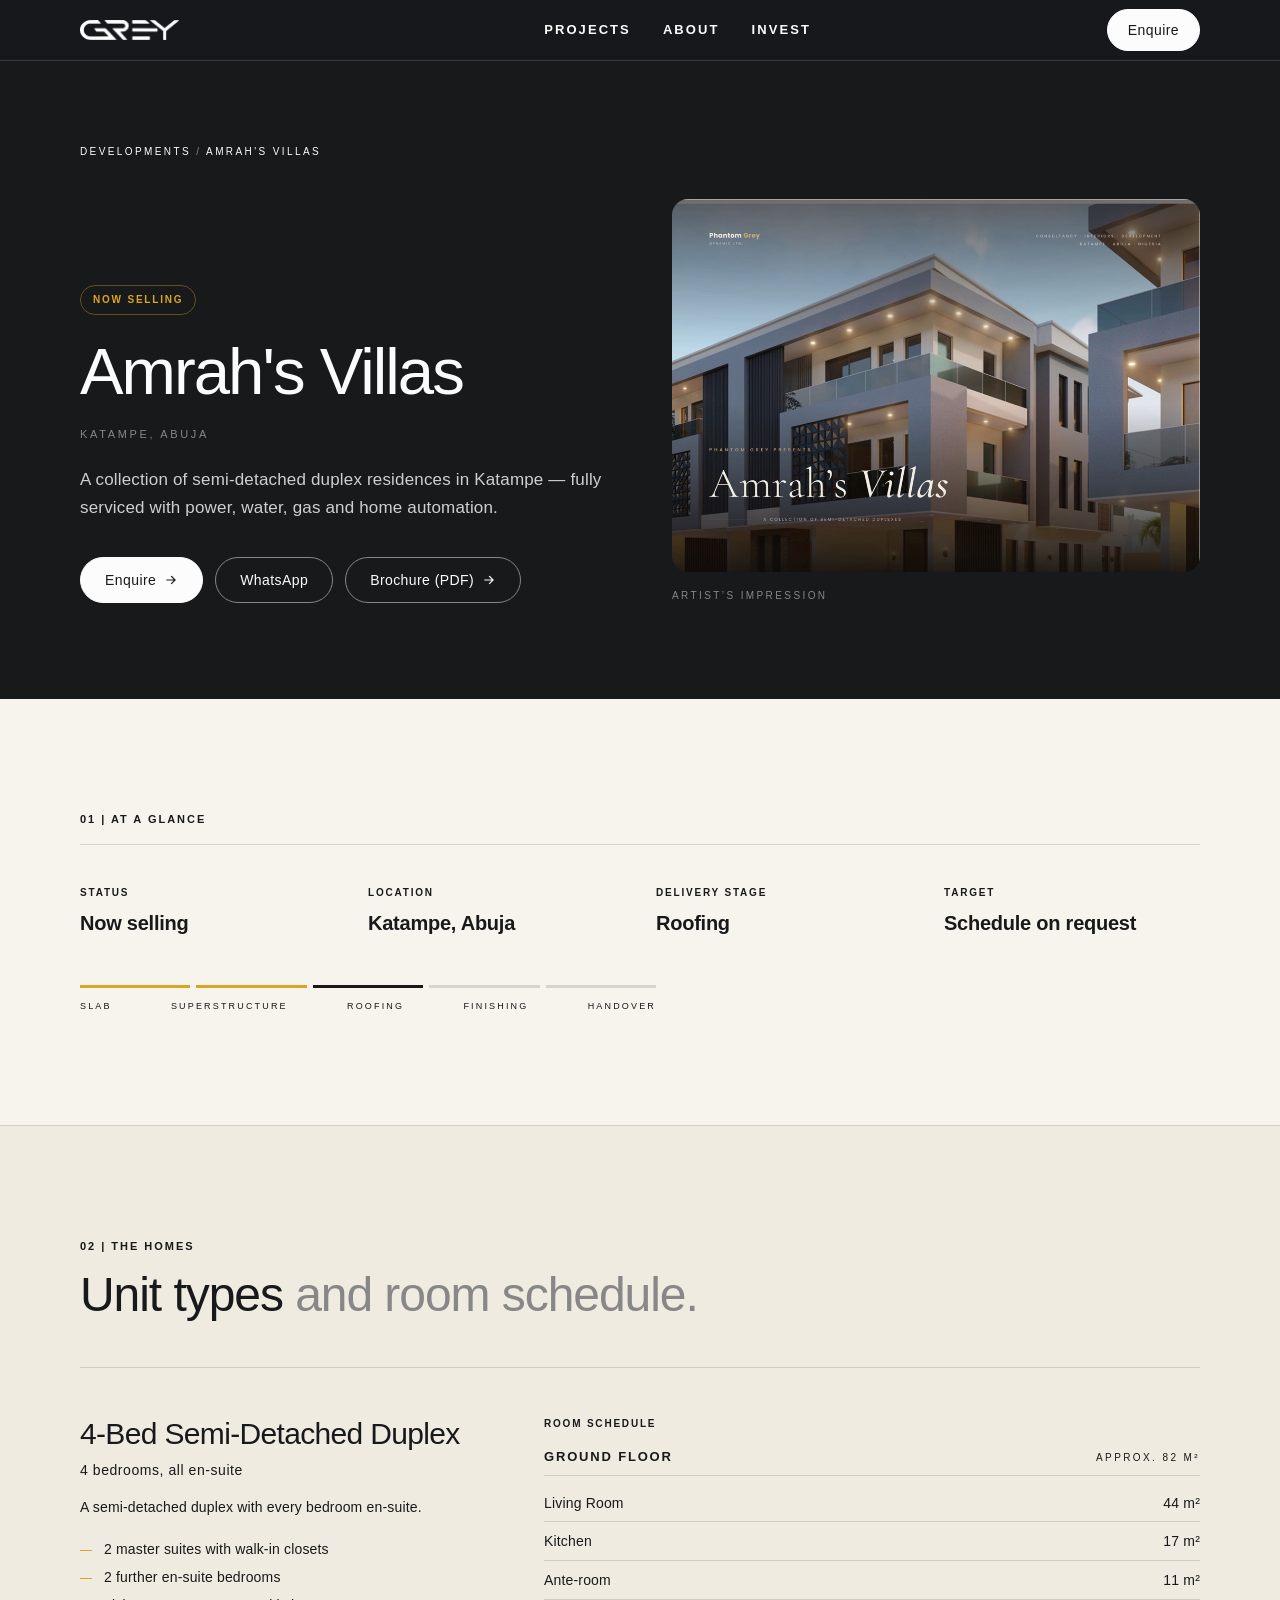
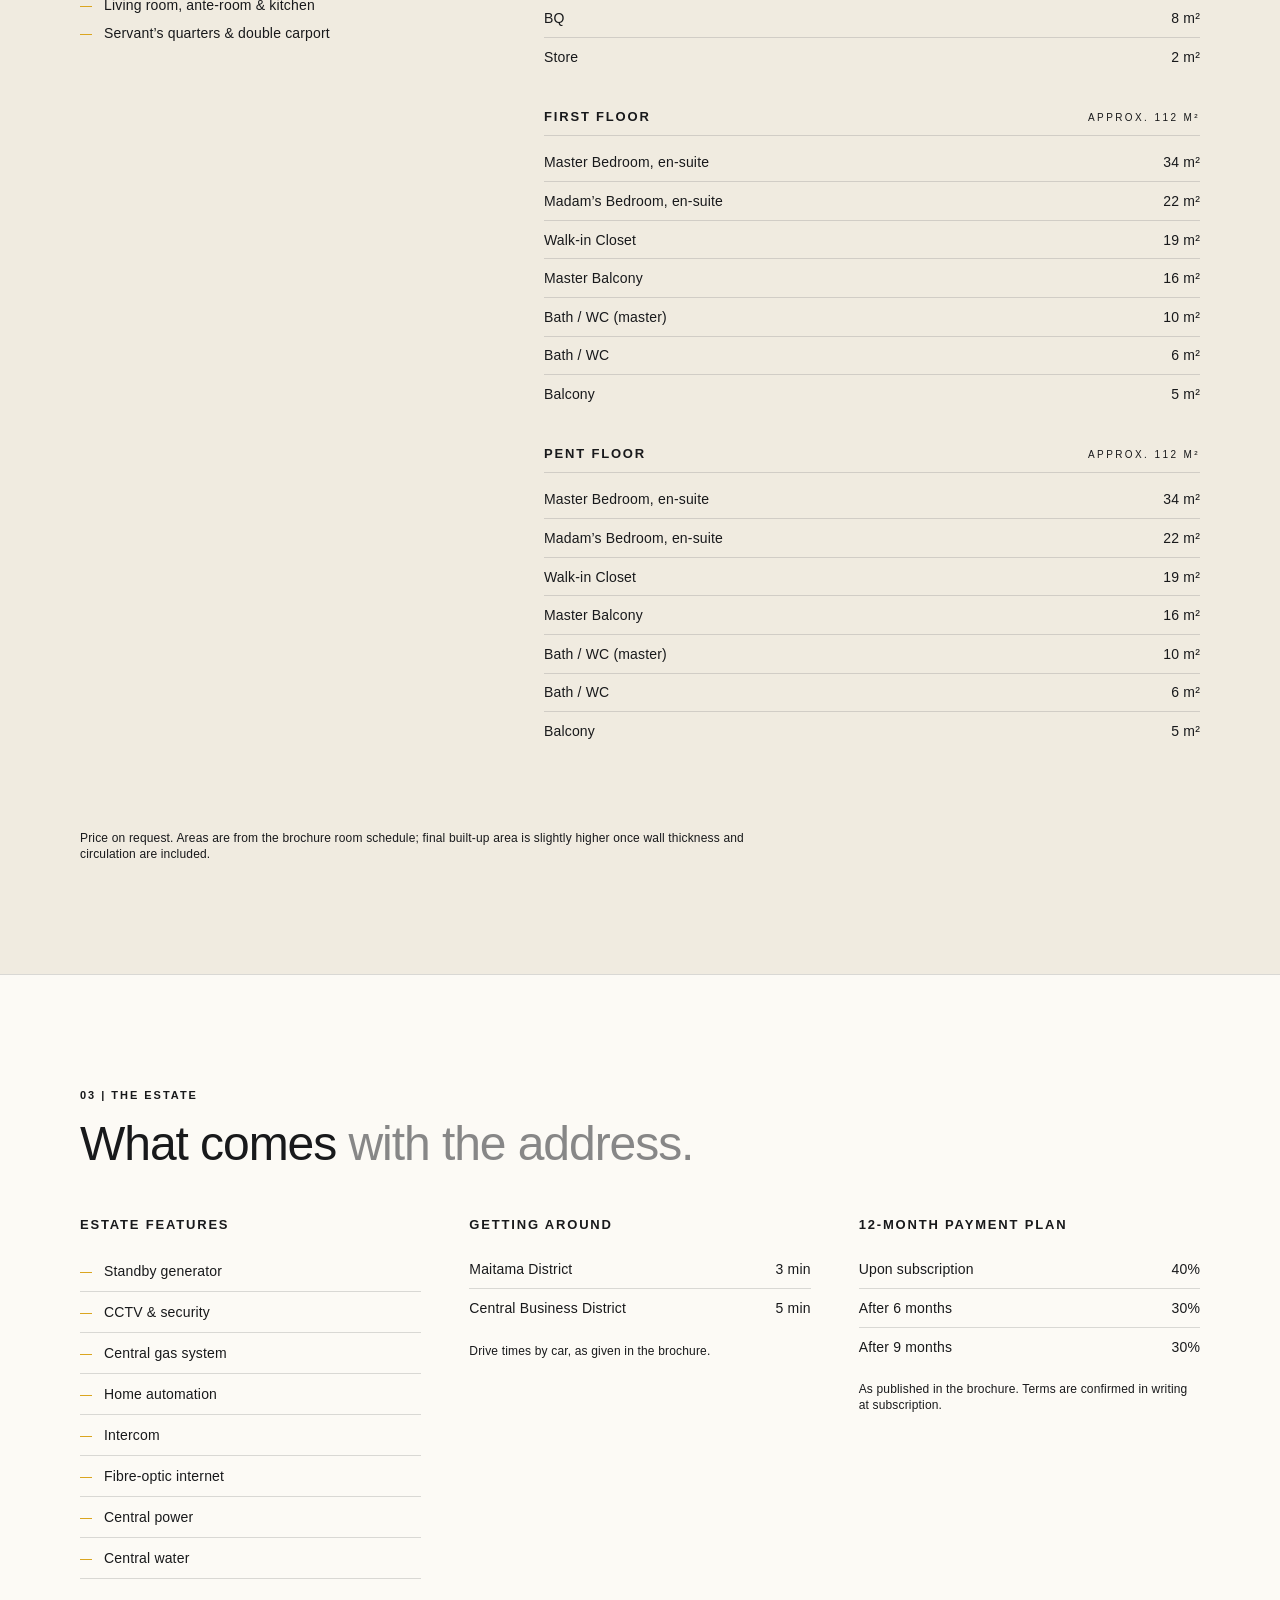
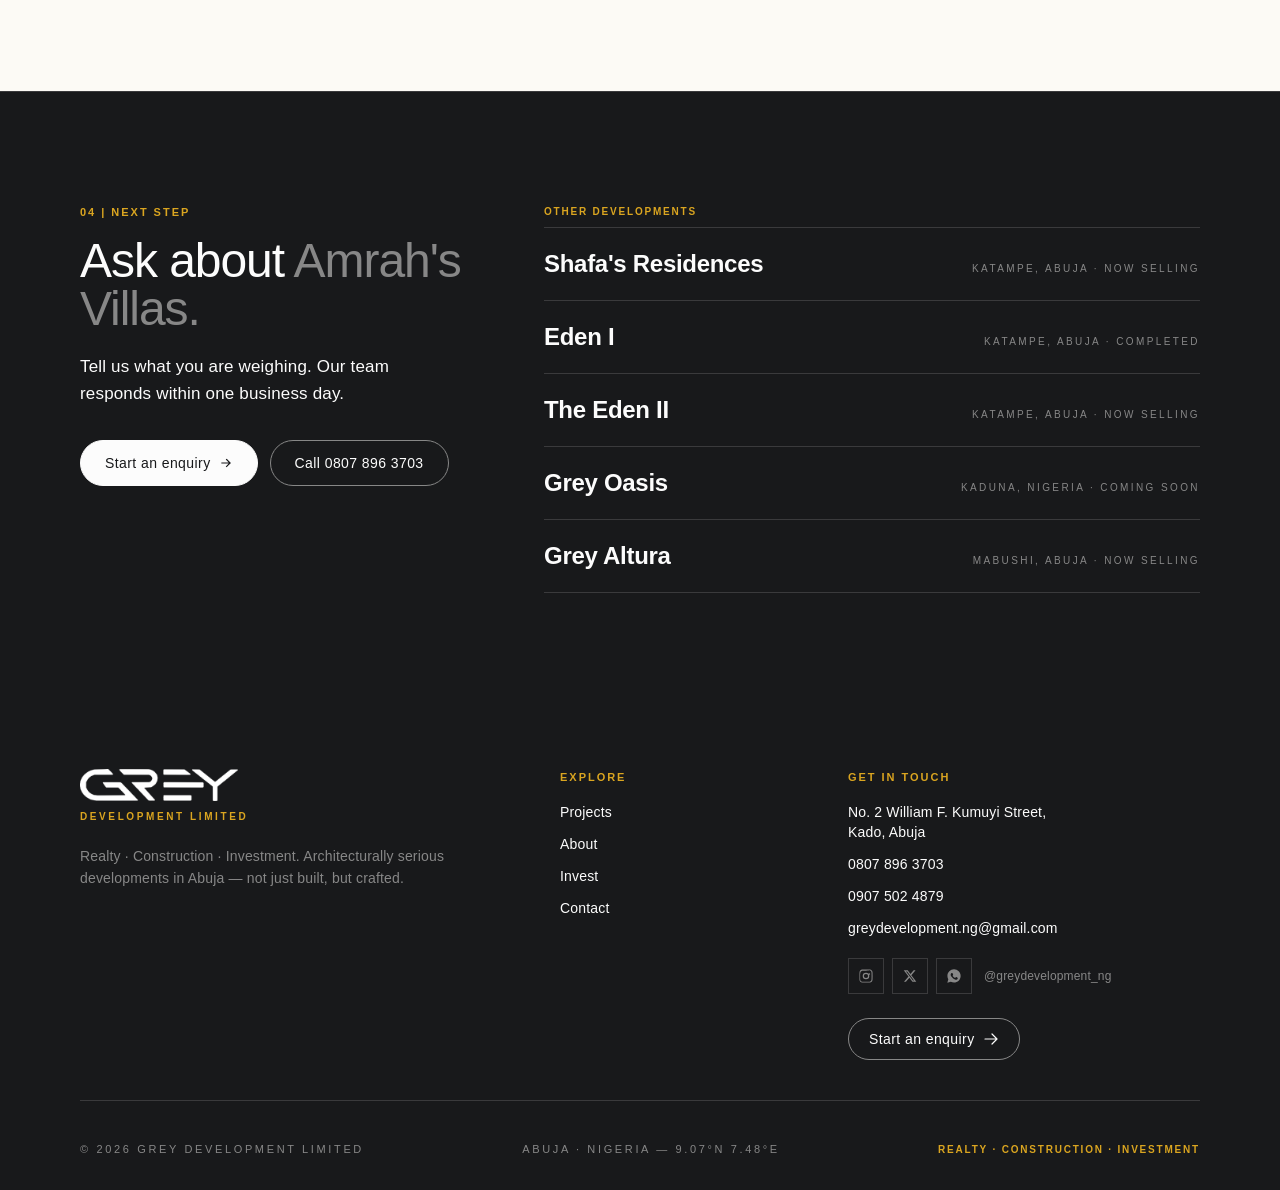
==== developments/amrahs-villas/index.html @ d709fc19 "Add a page per development, generated from the home page Each development now has its own URL at dev" ====
<!DOCTYPE html>
<html lang="en" class="scroll-smooth">
<head>
  <!-- GENERATED by build_pages.py from index.html - edit that, then run ./build.sh -->
  <meta charset="UTF-8" />
  <meta name="viewport" content="width=device-width, initial-scale=1.0" />
  <title>Amrah&#x27;s Villas — Katampe, Abuja | GREY Development Limited</title>
  <meta name="description" content="A collection of semi-detached duplex residences in Katampe — fully serviced with power, water, gas and home automation." />
  <meta property="og:title" content="Amrah&#x27;s Villas — Katampe, Abuja" />
  <meta property="og:description" content="A collection of semi-detached duplex residences in Katampe — fully serviced with power, water, gas and home automation." />
  <meta property="og:image" content="https://greydevelopmentng.com/assets/projects/amrahs-villas-cover.jpg" />
  <meta property="og:url" content="https://greydevelopmentng.com/developments/amrahs-villas/" />
  <meta property="og:type" content="website" />
  <meta property="og:site_name" content="GREY Development Limited" />
  <meta name="twitter:card" content="summary_large_image" />
  <meta name="theme-color" content="#18191B" />
  <link rel="canonical" href="https://greydevelopmentng.com/developments/amrahs-villas/" />
  <script type="application/ld+json">
{
  "@context": "https://schema.org",
  "@graph": [
    {
      "@type": "WebPage",
      "@id": "https://greydevelopmentng.com/developments/amrahs-villas/",
      "url": "https://greydevelopmentng.com/developments/amrahs-villas/",
      "name": "Amrah's Villas — Katampe, Abuja | GREY Development Limited",
      "description": "A collection of semi-detached duplex residences in Katampe — fully serviced with power, water, gas and home automation.",
      "primaryImageOfPage": "https://greydevelopmentng.com/assets/projects/amrahs-villas-cover.jpg",
      "isPartOf": {
        "@id": "https://greydevelopmentng.com/#org"
      }
    },
    {
      "@type": "BreadcrumbList",
      "itemListElement": [
        {
          "@type": "ListItem",
          "position": 1,
          "name": "Home",
          "item": "https://greydevelopmentng.com/"
        },
        {
          "@type": "ListItem",
          "position": 2,
          "name": "Developments",
          "item": "https://greydevelopmentng.com/#projects"
        },
        {
          "@type": "ListItem",
          "position": 3,
          "name": "Amrah's Villas",
          "item": "https://greydevelopmentng.com/developments/amrahs-villas/"
        }
      ]
    }
  ]
}
  </script>
  <link rel="icon" href="data:image/svg+xml,%3Csvg%20xmlns='http://www.w3.org/2000/svg'%20viewBox='0%200%2032%2032'%3E%3Crect%20width='32'%20height='32'%20rx='6'%20fill='%2318191B'/%3E%3Ctext%20x='16'%20y='23'%20font-family='Century%20Gothic,Arial,sans-serif'%20font-size='21'%20font-weight='800'%20fill='%23DAA520'%20text-anchor='middle'%3EG%3C/text%3E%3C/svg%3E" />
  <script>document.documentElement.classList.add('js');</script>
  <style>
    /* ============================================================
       GREY — Brand Identity Guidelines, Volume One, Issue 2.0
       §03 Colour · §04 Typography · §10 Digital · §12 The Seven Tests

       FOUR COLOURS, and nothing else is used:
         Charcoal #18191B 60%  — the ground of the identity; never a flat black
         Grey     #878787 25%  — captions, labels, hairlines, icons, data series
         Off White #FCFCFC 10% — type on Charcoal; paper ground
         Gold     #DAA520  5%  — one rule, one word, one action. NEVER EXCEEDS 5%.
       Authorised tints: Gold 60 / 30 / 15 and Grey 30. No others.
       Gold lives on Charcoal (7.9:1). On light grounds it appears only as a rule,
       edge or foil — never as text (2.2:1). Radius 0 everywhere. No shadows.

       RECORDED DEVIATIONS (owner-directed, not manual-sanctioned):
         1. Ground. §03 makes Charcoal the ground of every primary application.
            This site is a hybrid: Charcoal carries the header, hero, pull-quote,
            portfolio, investment data, CTA and footer; a warm light ground carries
            the reading sections. Proportion is held at roughly 60/25/10/5.
         2. Light ground tone. The warm cream below is not Off White #FCFCFC.
         3. Type sizes. §04 sets H3 at 20/26; card labels here run smaller to fit
            the grid. Faces, weights, caps and tracking follow §04 exactly.
       ============================================================ */
    :root {
      color-scheme: light;
      /* The four */
      --charcoal:#18191B; --grey:#878787; --offwhite:#FCFCFC; --gold:#DAA520;
      /* Authorised tints */
      --gold-60:rgba(218,165,32,.60); --gold-30:rgba(218,165,32,.30); --gold-15:rgba(218,165,32,.15);
      --grey-30:rgba(135,135,135,.30);
      /* Warm light ground (deviation 2) */
      --ground:#F7F4ED; --ground-2:#F0EBE0; --panel-bg:#FCFAF5;
      /* Legacy aliases — every one resolves to a colour above */
      --void:#18191B;
      --void-72:#18191B; --void-64:#18191B; --void-40:#878787; --void-14:rgba(135,135,135,.30);
      --gold-soft:#DAA520; --gold-deep:#18191B;
      --ow-80:rgba(252,252,252,.80); --ow-64:#878787; --ow-14:rgba(135,135,135,.30);
      /* Radius — DEVIATION from §10 ("Radius 0 px, no rounded corners anywhere"),
         adopted at the owner's direction to match the SOLEN reference. */
      --r-card:14px; --r-img:16px; --r-pill:999px; --r-chip:10px;
      /* §10 — 8px base spacing scale */
      --s1:8px; --s2:16px; --s3:24px; --s4:40px; --s5:64px; --s6:104px;
    }
    html, body { background-color: var(--ground); }
    /* §10 — Body: Glacial 17px / 1.65, 620px measure */
    body { font-family:'Century Gothic','URW Gothic','Avant Garde','Avenir Next','Avenir','Segoe UI',Arial,sans-serif;
           color: var(--charcoal); -webkit-font-smoothing: antialiased;
           font-size:17px; line-height:1.65; letter-spacing:.01em; font-weight:400; }
    /* §04/§10 — measure: body never exceeds 68 characters (620px at 17px).
       Applied through the layout's own max-w utilities, not a blanket rule on <p>,
       which would re-anchor centred paragraphs to the left of their 68ch box. */

    ::selection { background: var(--gold); color: var(--void); }

    ::-webkit-scrollbar { width:8px; }
    ::-webkit-scrollbar-track { background: var(--ground); }
    ::-webkit-scrollbar-thumb { background: var(--void-14); border-radius:99px; border:2px solid var(--ground); }
    ::-webkit-scrollbar-thumb:hover { background: var(--gold); }

    /* Focus — 2px ring: Void on Off White, gold on Void (§10) */
    a:focus-visible, button:focus-visible, input:focus-visible,
    select:focus-visible, textarea:focus-visible {
      outline:2px solid var(--gold); outline-offset:2px; border-radius:0;
      /* Gold is 2.2:1 on the light ground, below WCAG 1.4.11's 3:1 for a UI
         boundary, so a 1px Charcoal edge carries the contrast the gold cannot.
         The gold ring itself is never removed. */
      box-shadow:0 0 0 1px var(--charcoal), 0 0 0 4px var(--charcoal);
    }
    .on-void a:focus-visible, .on-void button:focus-visible,
    #siteHeader a:focus-visible, #siteHeader button:focus-visible {
      outline-color: var(--gold); box-shadow:none;  /* 7.9:1 unaided on Charcoal */
    }

    /* ---- Type (§04) ----
       Anton -> Century Gothic for display (owner-directed; see deviation 8).
       One weight; hierarchy comes from size and space, not boldness.
       Glacial -> Century Gothic for everything else.
       Tracking increases as size decreases — never the reverse. */
    /* DEVIATION from §04 ("always uppercase"): display is set in sentence case to
       match the SOLEN reference. Face, single weight and the size-driven hierarchy
       all still follow §04. */
    .display { font-family:'Century Gothic','URW Gothic','Avant Garde','Avenir Next','Avenir','Segoe UI',Arial,sans-serif; font-weight:500;
               text-transform:none; letter-spacing:-.022em; line-height:1.08;
               color: var(--charcoal); }
    .display--hero { font-weight:500; letter-spacing:-.03em; line-height:1.02;
      /* Fluid, so the headline never jumps size at a breakpoint. The stepped
         text-[2.65rem] sm:text-7xl went 42px -> 72px at 640px, which wrapped to four
         cramped lines on tablets and large phones in landscape. Tracks ~40px at 375px
         up to the 88px display size at 1440px and holds there. */
      font-size: clamp(2rem, 1.2rem + 3.6vw, 4.25rem); }
    /* Short viewports — landscape phones and the 568px-tall iPhone SE. The hero has to
       seat a fixed 80px header, a two-line headline, a sub-line and the search bar in
       under 300px of usable height, so the type and the gaps step down. Without this the
       search bar falls below the fold and the section overflows by 30-60px. */
    @media (max-height: 620px) {
      #home { padding-top: 5rem; }
      #home .display--hero { font-size: clamp(1.75rem, 1rem + 3vw, 2.75rem); line-height: 1.06; }
      #home .hero-body { padding-top: .5rem; padding-bottom: .5rem; }
      #home h2 + p { margin-top: .6rem; font-size: .8125rem; line-height: 1.5; }
      #heroSearch { margin-top: 1rem; }
    }
    /* Two-tone headline — the de-emphasised half takes Grey. On Charcoal that is
       4.9:1; on the cream ground Grey only clears 3:1, so it is used there at 24px+
       only, which every .display size satisfies. */
    .dim { color: var(--grey); }
    /* H2 32/36 +0.03em; H1 48/50 +0.02em; Display 72/72 +0.01em */
    .display.text-xl, .display.text-lg { font-weight:600; letter-spacing:-.012em; }
    /* Caption — Glacial Bold, caps, 11/17 +0.18em. Charcoal on light; Gold on Charcoal. */
    .eyebrow { font-weight:700; font-size:11px; line-height:1.55; letter-spacing:.18em;
               text-transform:uppercase; color: var(--charcoal); }
    .on-void .eyebrow, #siteHeader .eyebrow { color: var(--gold); }
    /* Micro — Glacial Bold, caps, 9/14 +0.24em.
       §04: never letterspace lowercase body text, so the micro tracking is applied
       only where the text is actually set in capitals. */
    .mono { letter-spacing:.04em; font-variant-numeric: tabular-nums; }
    .mono.uppercase, .mono.tracking-wide, .mono.tracking-wider, .eyebrow.mono { letter-spacing:.24em; }
    .tnum { font-variant-numeric: tabular-nums; }
    /* Tagline — Glacial Italic in Gold, 24/30, tracking 0. One per composition,
       and only on Charcoal, where Gold is legal as type. */
    .quote { font-family:'Century Gothic','URW Gothic','Avenir Next','Avenir','Segoe UI',Arial,sans-serif; font-style: italic;
             font-weight:400; letter-spacing:0; line-height:1.25; }
    .on-void .quote { color: var(--gold); }
    /* Statement — Glacial, for sentences past Anton's 8-word cap. */
    .statement { font-weight:400; font-size:clamp(1.25rem,2.2vw,1.75rem); line-height:1.42;
                 letter-spacing:.01em; color: var(--charcoal); }
    .on-void .statement { color: var(--offwhite); }
    /* H3 — Glacial Bold, caps, +0.14em (size reduced from §04's 20/26 to fit the grid) */
    .h3 { font-weight:600; font-size:13px; line-height:1.45; letter-spacing:.14em;
          text-transform:uppercase; color: var(--charcoal); }
    .on-void .h3 { color: var(--offwhite); }
    /* Two-tone headline (SOLEN reference): the second clause drops to Grey.
       Every .display size is 30px+, so Grey's 3.4:1 on cream clears the 3:1
       large-text threshold; on Charcoal it is 4.9:1. */
    .gradword, .text-bronze-grad { color: var(--grey); -webkit-text-fill-color: var(--grey); }
    .accent-gold { color: var(--gold); }

    /* ---- Void bands (header, pull-quote, footer) ---- */
    .on-void { background: var(--void); }
    .on-void .display, .on-void .text-porcelain { color: var(--offwhite); }
    .on-void .text-body { color: var(--offwhite); }
    .on-void .text-muted, .on-void .text-slate, .on-void .text-stone { color: var(--ow-64); }
    .on-void .border-line, .on-void .border-t, .on-void .border-b { border-color: var(--ow-14); }
    .on-void .bg-line, .on-void .h-px { background-color: var(--ow-14); }
    .text-goldsoft { color: var(--gold-soft); }
    /* Mobile menu sits inside the Void header */
    #mobileMenu { background: rgba(24,25,27,.97); border-top-color: var(--ow-14); }
    #mobileMenu a:not(.btn) { color: var(--grey); }
    #mobileMenu a:not(.btn):hover { color: var(--offwhite); }
    #mobileMenu .border-line { border-color: var(--ow-14); }


    /* Rounded geometry (SOLEN reference) */
    .zoomable, .zoomable img, .r-img { border-radius: var(--r-img); overflow:hidden; }
    #projectGrid article, #projects article, .glass, .glass-strong,
    .modal-panel, .fab-item, .hero-card { border-radius: var(--r-card); }
    .utab, .filter-chip { border-radius: var(--r-pill); }

    /* ---- Components on a Charcoal ground (§10: Charcoal panels, hairline Grey
       borders; Gold marks the one figure the user came for, everything else Grey) ---- */
    .on-void .bg-panel, .on-void .bg-ink, .on-void .bg-ink2 { background: transparent; }
    .on-void .utab { color: var(--grey); border-color: var(--grey-30); }
    .on-void .utab:hover { color: var(--offwhite); border-color: var(--grey); }
    .on-void .utab[aria-selected="true"] { color: var(--charcoal); background: var(--offwhite); border-color: var(--offwhite); }
    .on-void .filter-chip { color: var(--grey); border-color: var(--grey-30); }
    .on-void .filter-chip:hover { color: var(--offwhite); border-color: var(--grey); }
    .on-void .filter-chip[aria-pressed="true"] { color: var(--charcoal); background: var(--offwhite); border-color: var(--offwhite); }
    .on-void .uspec { border-bottom-color: var(--grey-30); }
    .on-void .uspec dt { color: var(--grey); }
    .on-void .uspec dd { color: var(--offwhite); }
    .on-void .dd { border-bottom-color: var(--grey-30); }
    .on-void .dd-ico { color: var(--grey); }
    .on-void .btn-primary { background: var(--offwhite); color: var(--charcoal); border-color: var(--offwhite); }
    .on-void .btn-primary:hover { background:#E3E3E3; border-color:#E3E3E3; }
    .on-void .btn-secondary { color: var(--offwhite); border-color: var(--grey); background: transparent; }
    .on-void .btn-secondary:hover { background: var(--gold-15); color: var(--offwhite); border-color: var(--gold); }
    .on-void .measure { background: var(--grey); }
    .on-void .group:hover .measure { background: var(--gold); }
    .on-void a:not(.btn):not([aria-label]) { color: var(--offwhite); }

    /* ---- Buttons (§10): square, no radius, GOLD NEVER FILLS ---- */
    .btn { border-radius:0; font-weight:500; letter-spacing:.03em; cursor:pointer;
           transition: background-color 240ms cubic-bezier(.4,0,.2,1), color 240ms cubic-bezier(.4,0,.2,1),
                       border-color 240ms cubic-bezier(.4,0,.2,1), opacity 240ms ease; }
    .btn-primary   { background: var(--void); color: var(--offwhite); border:1px solid var(--void); }
    .btn-primary:hover  { background:#26272A; border-color:#26272A; }
    .btn-primary:active { background:#34363A; border-color:#34363A; }
    .btn-secondary { background: transparent; color: var(--gold-deep); border:1px solid var(--gold-deep); }
    .btn-secondary:hover { background: var(--gold-15); color: var(--gold-deep); border-color: var(--gold-deep); }
    /* On Void grounds (hero over photography, footer) */
    /* Primary CTA on the Charcoal bands. Off White fill, Charcoal type — 17.1:1,
       the loudest pairing in the palette.
       It is NOT gold: a filled gold button is 13.7% of a short band at 375px, and
       §03's 5% ceiling is "the single most important colour rule". Gold stays the
       accent — the eyebrow, the active-nav underline, the rules, the one figure. */
    .btn-invert    { background: var(--offwhite); color: var(--charcoal); border:1px solid var(--offwhite); }
    .btn-invert:hover { background:#E3E3E3; border-color:#E3E3E3; }
    .btn-invert:active { background:#CFCFCF; border-color:#CFCFCF; }
    .btn-invert-secondary { background: transparent; color: var(--offwhite); border:1px solid var(--grey); }
    .btn-invert-secondary:hover { border-color: var(--gold); color: var(--gold); }
    /* Pill geometry (SOLEN reference) — overrides the square .btn above. */
    .btn { border-radius: var(--r-pill); }
    .btn-pill-sm { padding:.55rem 1.1rem; font-size:.8rem; }
    .circ { width:2.5rem; height:2.5rem; border-radius:50%; display:grid; place-items:center;
            border:1px solid var(--grey); background:transparent; color:inherit; cursor:pointer;
            transition: border-color .16s ease, color .16s ease, background-color .16s ease; }
    .circ:hover { border-color: var(--gold); color: var(--gold); }
    .btn[disabled] { opacity:.6; cursor:wait; }

    /* Hero nav reveal — over the hero the bar carries only the wordmark and the
       menu button; the links, the Enquire pill and the Charcoal ground fade in
       after 80px of scroll (§10). */
    #siteHeader:not(.scrolled) .nav-reveal { opacity:0; pointer-events:none; transform: translateY(-8px); }
    .nav-reveal { transition: opacity .32s ease, transform .32s cubic-bezier(.4,0,.2,1); }
    /* The links are hidden over the hero, so the menu button has to be reachable at
       every width there — otherwise the desktop hero offers no navigation at all. */
    @media (min-width:1024px){
      #siteHeader:not(.scrolled) #menuBtn { display:inline-flex; }
      #mobileMenu:not(.hidden) { display:block; }
    }

    /* Scroll cue — a hairline rule and a word, as in the reference */
    .scrollcue { display:flex; flex-direction:column; align-items:center; gap:.65rem; }
    .scrollcue .rule { width:1px; height:40px; background: linear-gradient(to bottom, transparent, var(--offwhite)); }

    /* Header — Void bar; compacts after 80px (§10 motion: fade + 8px slide) */
    .t-std { transition: all 240ms cubic-bezier(.4,0,.2,1); }
    .t-micro { transition: all 160ms cubic-bezier(.4,0,.2,1); }
    #siteHeader .eyebrow { color: var(--gold-soft); }
    /* Off White, not Grey: the bar is 92% opaque, so Grey composites to 3.97:1 at
       13px — under 4.5:1. The active item is distinguished by §10's gold underline
       rather than by colour. */
    #siteHeader nav ul a { color: var(--offwhite); }
    #siteHeader nav ul a:hover { color: var(--gold); }
    #siteHeader nav ul a.nav-active { color: var(--offwhite); }
    #siteHeader #menuBtn { color: var(--offwhite); border-color: rgba(252,252,252,.22); }
    #siteHeader.scrolled { background: rgba(24,25,27,.74); backdrop-filter: blur(22px) saturate(1.5);
                           -webkit-backdrop-filter: blur(22px) saturate(1.5); border-bottom:1px solid var(--ow-14); }
    .nav-active { color: var(--offwhite); position: relative; }
    .nav-active::after { content:""; position:absolute; left:0; right:0; bottom:-6px; height:1px; background: var(--gold); }
    .navbar-inner { transition: height .3s cubic-bezier(.4,0,.2,1); }
    #siteHeader.scrolled .navbar-inner { height: 3.75rem; }
    .nav-logo { transition: height .25s ease; }
    #siteHeader.scrolled .nav-logo { height: 1.25rem; }
    .nav-desc { max-height:1rem; overflow:hidden; transition: opacity .2s ease, max-height .3s ease, margin-top .3s ease; }
    #siteHeader.scrolled .nav-desc { opacity:0; max-height:0; margin-top:0; }

    /* Hairline rule that extends on hover — structural, not decorative */
    .measure { height:1px; width:2rem; background: var(--void-40);
               transition: width .4s cubic-bezier(.4,0,.2,1), background-color .4s ease; }
    .group:hover .measure { width:3.5rem; background: var(--gold); }

    /* Panels — 1px hairline only, no fills or shadows */
    .glass { background: transparent; border:1px solid var(--void-14); }
    .glass-strong { background: var(--panel-bg); border:1px solid var(--void-14); }
    .on-void .glass, .on-void .glass-strong { background: transparent; border-color: var(--ow-14); }
    .rule-gold { height:1px; background: var(--gold); }

    /* Hero — photography with a graded panel so type clears 4.5:1 */
    .hero-img { object-fit: cover; object-position: center; }
    @media (max-width:640px){ .hero-img { object-fit: contain; } }
    .hero-scrim-b { background: linear-gradient(to top, rgba(24,25,27,.92) 0%, rgba(24,25,27,.80) 22%, rgba(24,25,27,.52) 45%, rgba(24,25,27,.18) 68%, rgba(24,25,27,0) 88%); }
    /* The headline and sub-line now sit top-left, so the left scrim carries most of
       the legibility budget. Off White needs ~0.68 coverage to hold 4.5:1 over a
       worst-case white pixel, and ~0.50 to hold 3:1 at display sizes. */
    .hero-scrim-l { background: linear-gradient(to right, rgba(24,25,27,.34) 0%, rgba(24,25,27,.20) 38%, rgba(24,25,27,.06) 70%, rgba(24,25,27,0) 88%); }
    .hero-scrim-t { background: linear-gradient(to bottom, rgba(24,25,27,.50) 0%, rgba(24,25,27,.16) 60%, rgba(24,25,27,0) 100%); }
    /* Bottom-left corner only: carries the sub-line and the search bar, which sit over
       the brightest part of the lower frame - the search label holds 4.54:1 against a
       4.5:1 floor on this gradient, so it cannot be weakened. It also dims the estate
       signage baked into the render, which reads "by Phantom Grey"; that is a side
       effect, not the purpose. Phantom Grey is the parent company and its attribution
       is meant to be there - if it should read in the hero, add a line of text rather
       than thinning this scrim. Tightened once the stat row was removed, so the rest of
       the lower frame opens back up to the photograph. */
    .hero-scrim-corner { background: radial-gradient(85% 30% at 0% 100%, rgba(24,25,27,.55) 0%, rgba(24,25,27,.30) 50%, rgba(24,25,27,0) 100%); }
    @media (max-width:640px){
      .hero-scrim-l { background: linear-gradient(to top, rgba(24,25,27,.93) 0%, rgba(24,25,27,.58) 45%, rgba(24,25,27,.42) 100%); }
    }

    /* Motion — fade + 8px slide only (§10). No scale, bounce or parallax. */
    .zoomable img { transition: opacity 600ms cubic-bezier(.4,0,.2,1), transform 1.2s cubic-bezier(.16,1,.3,1); }
    /* Sleek pass (owner-directed): a slow 4% image drift on hover. DEVIATION from §10's
       "no scale" - it is the one scale on the site, and reduced-motion removes it. */
    .group:hover .zoomable img, .gal:hover img { transform: scale(1.04); }
    .gal { overflow:hidden; border-radius: var(--r-img); }
    .gal img { transition: transform 1.2s cubic-bezier(.16,1,.3,1); }
    @media (prefers-reduced-motion: reduce){ .group:hover .zoomable img, .gal:hover img { transform:none; } }
    @keyframes heroIn { from { opacity:0; transform: translateY(18px); } to { opacity:1; transform:none; } }
    .js .hero-in { opacity:0; animation: heroIn 1.1s cubic-bezier(.16,1,.3,1) both; }

    #projects .zoomable { box-shadow: none; }
    #projects .zoomable::after { content:""; position:absolute; inset:0; z-index:1; pointer-events:none;
      background: linear-gradient(to top, rgba(24,25,27,.52) 0%, rgba(24,25,27,.10) 42%, rgba(24,25,27,0) 66%);
      transition: opacity .4s ease; }
    #projects .zoomable > span { z-index:2; }
    #projects article { transition: border-color .4s ease, transform .7s cubic-bezier(.16,1,.3,1), opacity .9s cubic-bezier(.16,1,.3,1); }
    /* Subtle: the hairline warms to a soft antique gold rather than flashing to full
       Metallic, and the lift is halved. */
    #projects article:hover { border-color: var(--gold-60); transform: translateY(-2px); }
    @media (prefers-reduced-motion: reduce){ #projects article:hover { transform:none; } }

    /* Reveal */
    .js .reveal { opacity:0; transform: translateY(18px); transition: opacity .9s cubic-bezier(.16,1,.3,1), transform .9s cubic-bezier(.16,1,.3,1); }
    .js .reveal.is-visible { opacity:1; transform:none; }
    .reveal[data-delay="1"]{ transition-delay:.1s; }
    .reveal[data-delay="2"]{ transition-delay:.2s; }
    .reveal[data-delay="3"]{ transition-delay:.3s; }

    /* Delivery timeline — gold marks progress as a rule, not a fill */
    .tl-seg { height:3px; flex:1 1 0; background: var(--void-14); transition: background-color .5s ease; }
    .tl-seg.is-done { background: var(--gold); }
    .tl-seg.is-active { background: var(--void); }
    .on-void .tl-seg { background: var(--ow-14); }
    .on-void .tl-seg.is-active { background: var(--offwhite); }

    /* Content links: text keeps full contrast on hover; a 1px gold rule grows underneath.
       (Gold is permitted on Off White as a rule, never as text.) */
    #contact a:not(.btn):not([aria-label]), footer a:not(.btn):not([aria-label]),
    .proj-empty a {
      background-image: linear-gradient(var(--gold), var(--gold));
      background-repeat: no-repeat; background-position: 0 100%; background-size: 0 1px;
      transition: background-size .24s cubic-bezier(.4,0,.2,1), color .16s ease;
      padding-bottom: 1px;
    }
    #contact a:not(.btn):not([aria-label]):hover, footer a:not(.btn):not([aria-label]):hover,
    .proj-empty a:hover { background-size: 100% 1px; }
    @media (prefers-reduced-motion: reduce){
      #contact a, footer a, .proj-empty a { transition: none; }
    }

    /* ---- Interactive delivery-model flow (§05 icons: 48-unit grid, 2-unit line, square ends;
       gold marks the ACTIVE icon only) ---- */
    .pflow { list-style:none; margin:0; padding:0; display:grid; gap:2.5rem; position:relative; }
    @media (min-width:768px){ .pflow { grid-template-columns:repeat(3,1fr); gap:2rem; } }
    .pstep { position:relative; padding-top:1.75rem; outline:none; }
    /* connector rail */
    .pstep::before { content:""; position:absolute; top:0; left:0; right:0; height:1px; background:var(--void-14);
                     transition: background-color .28s ease; }
    .pstep-node { position:absolute; top:-3px; left:0; width:7px; height:7px; background:var(--void-40);
                  transition: background-color .28s ease; }
    .pstep-icon { width:38px; height:38px; color:var(--void-40); flex:none;
                  transition: color .28s ease; }
    .pstep:hover::before, .pstep:focus::before, .pstep:focus-visible::before { background:var(--gold-60); }
    .pstep:hover .pstep-node, .pstep:focus .pstep-node, .pstep:focus-visible .pstep-node { background:var(--gold-deep); }
    .pstep:hover .pstep-icon, .pstep:focus .pstep-icon, .pstep:focus-visible .pstep-icon { color:var(--gold-deep); }
    .pstep:hover .h3, .pstep:focus .h3, .pstep:focus-visible .h3 { color:var(--void); }
    .pstep:focus-visible { outline:2px solid var(--void); outline-offset:8px; }
    .on-void .pstep::before { background:var(--ow-14); }
    .on-void .pstep-icon, .on-void .pstep-node { color:var(--ow-64); background:var(--ow-64); }

    /* ---- Unit explorer: tabs + room schedule ---- */
    .utab { font-weight:500; font-size:12px; letter-spacing:.1em; text-transform:uppercase; cursor:pointer;
      color:var(--void-64); border:1px solid var(--void-14); background:transparent; padding:.5rem .9rem;
      transition:color .16s ease, border-color .16s ease, background-color .16s ease; }
    .utab:hover { color:var(--void); border-color:var(--void-40); }
    .utab[aria-selected="true"] { color:var(--offwhite); background:var(--void); border-color:var(--void); }
    .uspec { display:flex; justify-content:space-between; gap:1rem; padding:.55rem 0; border-bottom:1px solid var(--void-14); }
    .uspec:last-child { border-bottom:0; }
    .uspec dt { color:var(--void-72); }
    .uspec dd { color:var(--void); font-variant-numeric:tabular-nums; white-space:nowrap; }

    /* ---- Due-diligence accordion ---- */
    .dd { border-bottom:1px solid var(--void-14); }
    .dd-head { width:100%; display:flex; align-items:center; justify-content:space-between; gap:1rem;
      padding:1.15rem 0; background:transparent; border:0; cursor:pointer; text-align:left; }
    .dd-ico { width:18px; height:18px; color:var(--void-40); flex:none;
      transition: transform .24s cubic-bezier(.4,0,.2,1), color .24s ease; }
    .dd-head:hover .dd-ico, .dd-head[aria-expanded="true"] .dd-ico { color:var(--gold); }
    .dd-head[aria-expanded="true"] .dd-ico { transform: rotate(45deg); }
    .dd-body { display:grid; grid-template-rows:0fr; transition: grid-template-rows .3s cubic-bezier(.4,0,.2,1); }
    .dd-body > * { overflow:hidden; min-height:0; }
    .dd.is-open .dd-body { grid-template-rows:1fr; }
    .dd.is-open .dd-body > * { padding-bottom:1.35rem; }
    @media (prefers-reduced-motion: reduce){ .dd-body { transition:none; } .dd-ico { transition:none; } }


    /* §10 / WCAG 1.4.11 — a control's boundary needs 3:1. Grey 30 is a decorative
       hairline (dividers, panel edges); every interactive edge takes full Grey,
       which clears 3:1 on the cream ground and 4.9:1 on Charcoal. */
    .utab, .filter-chip, .fab-item,
    input:not([type="checkbox"]):not([type="radio"]), select, textarea {
      border-color: var(--grey) !important;
    }
    .on-void .utab, .on-void .filter-chip { border-color: var(--grey) !important; }
    .utab[aria-selected="true"], .filter-chip[aria-pressed="true"] { border-color: var(--charcoal) !important; }
    .on-void .utab[aria-selected="true"], .on-void .filter-chip[aria-pressed="true"] { border-color: var(--offwhite) !important; }

    /* Portfolio filter chips */
    .filter-chip { font-weight:500; letter-spacing:.14em; text-transform:uppercase; cursor:pointer;
      color: var(--void-64); border:1px solid var(--void-14); background: transparent;
      transition: color .16s ease, border-color .16s ease, background-color .16s ease; }
    .filter-chip:hover { color: var(--void); border-color: var(--void-40); }
    .filter-chip[aria-pressed="true"] { color: var(--offwhite); background: var(--void); border-color: var(--void); }
    #projectGrid article { transition: opacity .28s ease, transform .28s cubic-bezier(.4,0,.2,1), border-color .28s ease; }
    #projectGrid article.filtering-out { opacity:0; transform: translateY(8px); }
    #projectGrid article.is-filtered-hidden { display:none; }
    .proj-empty { display:none; }
    .proj-empty.show { display:block; }

    /* Brochure modal — Off White panel, hairline, no shadow */
    .modal-root { position:fixed; inset:0; z-index:90; display:none; }
    .modal-root.open { display:block; }
    .modal-backdrop { position:absolute; inset:0; background: rgba(24,25,27,.82); opacity:0; transition: opacity .24s ease; }
    .modal-root.open .modal-backdrop { opacity:1; }
    .modal-panel { position:absolute; inset:0; margin:auto; width:min(1000px, calc(100vw - 2rem));
      height:min(88vh, calc(100vh - 2rem)); background: var(--panel-bg); border:1px solid var(--void-14);
      display:flex; flex-direction:column; opacity:0; transform: translateY(8px);
      transition: opacity .28s ease, transform .28s cubic-bezier(.4,0,.2,1); }
    .modal-root.open .modal-panel { opacity:1; transform:none; }
    @media (max-width:640px){ .modal-panel { width:100vw; height:100dvh; border:0; } }

    /* Floating quick-contact widget — Void fill, no shadow */
    #fab { position:fixed; right:1.25rem; bottom:1.25rem; z-index:80; display:flex; flex-direction:column; align-items:flex-end; gap:.6rem; }
    #fabMenu { display:flex; flex-direction:column; align-items:flex-end; gap:.55rem; opacity:0; transform: translateY(8px);
      pointer-events:none; transition: opacity .2s ease, transform .2s cubic-bezier(.4,0,.2,1); }
    #fab.open #fabMenu { opacity:1; transform:none; pointer-events:auto; }
    .fab-item { display:inline-flex; align-items:center; gap:.6rem; padding:.62rem .9rem; background: var(--panel-bg);
      border:1px solid var(--void-14); color: var(--void); font-size:.82rem; letter-spacing:.02em; white-space:nowrap;
      cursor:pointer; transition: border-color .16s ease, color .16s ease; }
    .fab-item:hover { border-color: var(--gold); }
    #fabToggle { width:3.25rem; height:3.25rem; display:grid; place-items:center; background: var(--void);
      color: var(--offwhite); cursor:pointer; border:1px solid var(--void);
      transition: background-color .16s ease, border-color .16s ease; }
    #fabToggle:hover { background:#26272A; border-color:#26272A; }
    #fab.open #fabToggle { background: var(--panel-bg); color: var(--void); border-color: var(--void-14); }
    #fab.fab-hidden { opacity:0; pointer-events:none; transform: translateY(14px); transition: opacity .3s ease, transform .3s ease; }

    .spinner { width:1rem; height:1rem; border:2px solid var(--grey-30); border-top-color: var(--charcoal);
      border-radius:50%; animation: spin .7s linear infinite; }
    @keyframes spin { to { transform: rotate(360deg); } }

    @media (prefers-reduced-motion: reduce) {
      html { scroll-behavior:auto; }
      .reveal { opacity:1 !important; transform:none !important; transition:none !important; }
      .js .hero-in { opacity:1 !important; animation:none !important; }
      #projectGrid article, .modal-panel, .modal-backdrop, #fabMenu, #fab { transition:none !important; }
      .spinner { animation-duration:1.4s; }
    }
  </style>
  <link rel="stylesheet" href="/assets/tailwind.css?v=bb223cde" />
</head>

<body class="bg-ink text-body">
  <a href="#main" class="sr-only focus:not-sr-only focus:fixed focus:z-[100] focus:top-4 focus:left-4 focus:bg-void focus:text-offwhite focus:px-4 focus:py-2 focus:rounded-full">Skip to content</a>

  <header id="siteHeader" class="scrolled fixed top-0 inset-x-0 z-50 t-std">
    <nav class="mx-auto max-w-[1440px] px-5 sm:px-8 lg:px-20">
      <div class="navbar-inner flex items-center justify-between h-20">
        <a href="/" class="flex flex-col items-start leading-none" aria-label="GREY Development Limited — home">
          <img src="/assets/grey-wordmark-white.png" alt="GREY" width="400" height="81" class="nav-logo h-6 sm:h-7 w-auto" />
          <span class="nav-desc eyebrow text-[9px] sm:text-[10px] mt-1.5 tracking-[0.26em]">Development Limited</span>
        </a>

        <ul class="nav-reveal hidden lg:flex items-center gap-8 text-[13px] uppercase tracking-[0.16em] font-bold text-stone">
          <li><a href="/#projects" class="t-micro hover:text-porcelain">Projects</a></li>
          <li><a href="/#about" class="t-micro hover:text-porcelain">About</a></li>
          <li><a href="/#invest" class="t-micro hover:text-porcelain">Invest</a></li>
        </ul>

        <div class="flex items-center gap-3">
          <a href="/#contact" class="nav-reveal hidden sm:inline-flex btn btn-invert items-center gap-2 px-5 py-2.5 text-sm">Enquire</a>
          <button id="menuBtn" class="lg:hidden inline-flex items-center justify-center w-11 h-11 rounded-full glass text-porcelain cursor-pointer" aria-label="Open menu" aria-expanded="false" aria-controls="mobileMenu">
            <svg id="menuIcon" xmlns="http://www.w3.org/2000/svg" class="w-6 h-6" fill="none" viewBox="0 0 24 24" stroke="currentColor" stroke-width="1.8" aria-hidden="true"><path stroke-linecap="round" stroke-linejoin="round" d="M3.75 6.75h16.5M3.75 12h16.5M3.75 17.25h16.5"/></svg>
          </button>
        </div>
      </div>
    </nav>

    <div id="mobileMenu" class="lg:hidden hidden glass-strong border-t border-line">
      <ul class="px-6 py-4 space-y-1 text-base">
        <li><a href="/#projects" class="mobile-link block py-3 border-b border-line/60 text-stone hover:text-porcelain uppercase tracking-[0.16em] text-sm">Projects</a></li>
        <li><a href="/#about" class="mobile-link block py-3 border-b border-line/60 text-stone hover:text-porcelain uppercase tracking-[0.16em] text-sm">About</a></li>
        <li><a href="/#invest" class="mobile-link block py-3 text-stone hover:text-porcelain uppercase tracking-[0.16em] text-sm">Invest</a></li>
      </ul>
      <div class="px-6 pb-6">
        <a href="/#contact" class="mobile-link btn btn-invert inline-flex w-full justify-center items-center px-5 py-3">Enquire</a>
      </div>
    </div>
  </header>

  <main id="main">
    <section class="on-void bg-void pt-28 sm:pt-36 pb-16 sm:pb-24">
      <div class="mx-auto max-w-[1440px] px-5 sm:px-8 lg:px-20">
        <nav aria-label="Breadcrumb" class="hero-in mono text-[10px] uppercase tracking-[0.18em] text-muted mb-10">
          <a href="/#projects" class="hover:text-gold t-micro">Developments</a> <span aria-hidden="true">/</span> <span class="text-offwhite">Amrah&#x27;s Villas</span>
        </nav>
        <div class="grid lg:grid-cols-2 gap-10 lg:gap-16 items-end">
          <div>
            <span class="hero-in inline-block eyebrow text-[10px] px-3 py-1.5 rounded-full border border-gold/40 text-gold" style="animation-delay:.08s">Now selling</span>
            <h1 class="hero-in display display--hero text-offwhite mt-6" style="animation-delay:.16s">Amrah&#x27;s Villas</h1>
            <p class="hero-in mono text-[11px] uppercase tracking-[0.18em] text-muted mt-5" style="animation-delay:.24s">Katampe, Abuja</p>
            <p class="hero-in text-offwhite/80 mt-6 max-w-xl leading-relaxed" style="animation-delay:.32s">A collection of semi-detached duplex residences in Katampe — fully serviced with power, water, gas and home automation.</p>
            <div class="hero-in flex flex-wrap items-center gap-3 mt-9" style="animation-delay:.4s">
              <a href="/?interest=Amrah%27s%20Villas#contact" class="btn btn-invert inline-flex items-center gap-2 px-6 py-3 text-sm">Enquire <svg class="w-3.5 h-3.5" viewBox="0 0 24 24" fill="none" stroke="currentColor" stroke-width="2" stroke-linecap="square" aria-hidden="true"><path d="M5 12h14M13 6l6 6-6 6"/></svg></a>
              <a href="https://wa.me/2348078963703?text=Hello%20GREY%20Development%2C%20I%27d%20like%20to%20enquire%20about%20Amrah%27s%20Villas." target="_blank" rel="noopener" class="btn btn-invert-secondary inline-flex items-center gap-2 px-6 py-3 text-sm">WhatsApp</a>
              <a href="/assets/brochures/amrahs-villas-brochure.pdf" target="_blank" rel="noopener" class="btn btn-invert-secondary inline-flex items-center gap-2 px-6 py-3 text-sm">Brochure (PDF) <svg class="w-3.5 h-3.5" viewBox="0 0 24 24" fill="none" stroke="currentColor" stroke-width="2" stroke-linecap="square" aria-hidden="true"><path d="M5 12h14M13 6l6 6-6 6"/></svg></a>
            </div>
          </div>
          <figure class="hero-in" style="animation-delay:.3s">
            <div class="gal"><img src="/assets/projects/amrahs-villas-cover.jpg" width="1000" height="707" alt="Amrah&#x27;s Villas brochure cover — semi-detached duplexes, Katampe, Abuja" fetchpriority="high" decoding="async" class="w-full h-auto block" /></div>
            <figcaption class="mono text-[10px] uppercase tracking-[0.18em] text-muted mt-4">Artist&rsquo;s impression</figcaption>
          </figure>
        </div>
      </div>
    </section>

    <section class="relative py-20 sm:py-28 bg-ink">
      <div class="mx-auto max-w-[1440px] px-5 sm:px-8 lg:px-20">
        <p class="reveal eyebrow text-[11px] mb-4">01 | At a glance</p>
        <dl class="reveal grid grid-cols-2 lg:grid-cols-4 gap-x-8 gap-y-10 border-t border-line pt-10" data-delay="1">
          <div><dt class="eyebrow text-[10px] mb-2">Status</dt><dd class="display text-xl text-porcelain">Now selling</dd></div>
          <div><dt class="eyebrow text-[10px] mb-2">Location</dt><dd class="display text-xl text-porcelain">Katampe, Abuja</dd></div>
          <div><dt class="eyebrow text-[10px] mb-2">Delivery stage</dt><dd class="display text-xl text-porcelain">Roofing</dd></div>
          <div><dt class="eyebrow text-[10px] mb-2">Target</dt><dd class="display text-xl text-porcelain" id="target" data-raw="OCT 2026" data-stage="2">Schedule on request</dd></div>
        </dl>
        <div class="reveal max-w-xl mt-12" data-delay="2">
          <div class="flex items-center gap-1.5" role="img" aria-label="Delivery progress: Roofing"><span class="tl-seg is-done"></span><span class="tl-seg is-done"></span><span class="tl-seg is-active"></span><span class="tl-seg"></span><span class="tl-seg"></span></div>
          <div class="hidden sm:flex justify-between mono text-[9px] uppercase tracking-[0.14em] text-muted mt-3" aria-hidden="true"><span>Slab</span><span>Superstructure</span><span>Roofing</span><span>Finishing</span><span>Handover</span></div>
        </div>
      </div>
    </section>

    <section class="relative py-20 sm:py-28 bg-ink2 border-t border-line">
      <div class="mx-auto max-w-[1440px] px-5 sm:px-8 lg:px-20">
        <p class="reveal eyebrow text-[11px] mb-4">02 | The homes</p>
        <h2 class="reveal display text-3xl sm:text-5xl text-porcelain mb-12">Unit types <span class="gradword">and room schedule.</span></h2>
        
        <div class="reveal grid lg:grid-cols-[minmax(0,24rem)_minmax(0,1fr)] gap-10 lg:gap-20 py-12 border-t border-line first:border-t-0 first:pt-0">
          <div>
            <h3 class="display text-2xl sm:text-3xl text-porcelain">4-Bed Semi-Detached Duplex</h3>
            <p class="mono text-sm text-porcelain mt-2">4 bedrooms, all en-suite</p>
            <p class="text-body text-sm leading-relaxed mt-4">A semi-detached duplex with every bedroom en-suite.</p>
            <ul class="space-y-2 mt-5"><li class="flex gap-3 text-sm text-body"><span class="mt-[11px] w-3 h-px bg-gold shrink-0"></span>2 master suites with walk-in closets</li><li class="flex gap-3 text-sm text-body"><span class="mt-[11px] w-3 h-px bg-gold shrink-0"></span>2 further en-suite bedrooms</li><li class="flex gap-3 text-sm text-body"><span class="mt-[11px] w-3 h-px bg-gold shrink-0"></span>Living room, ante-room &amp; kitchen</li><li class="flex gap-3 text-sm text-body"><span class="mt-[11px] w-3 h-px bg-gold shrink-0"></span>Servant’s quarters &amp; double carport</li></ul>
          </div>
          <div><p class="eyebrow text-[10px] mb-4">Room schedule</p><div class="mb-8 last:mb-0"><div class="flex items-baseline justify-between mb-2 border-b border-line pb-2"><h4 class="h3">Ground Floor</h4><span class="mono text-[10px] uppercase text-muted tracking-[0.14em]">Approx. 82 m²</span></div><dl><div class="uspec text-sm"><dt>Living Room</dt><dd>44 m²</dd></div><div class="uspec text-sm"><dt>Kitchen</dt><dd>17 m²</dd></div><div class="uspec text-sm"><dt>Ante-room</dt><dd>11 m²</dd></div><div class="uspec text-sm"><dt>BQ</dt><dd>8 m²</dd></div><div class="uspec text-sm"><dt>Store</dt><dd>2 m²</dd></div></dl></div><div class="mb-8 last:mb-0"><div class="flex items-baseline justify-between mb-2 border-b border-line pb-2"><h4 class="h3">First Floor</h4><span class="mono text-[10px] uppercase text-muted tracking-[0.14em]">Approx. 112 m²</span></div><dl><div class="uspec text-sm"><dt>Master Bedroom, en-suite</dt><dd>34 m²</dd></div><div class="uspec text-sm"><dt>Madam’s Bedroom, en-suite</dt><dd>22 m²</dd></div><div class="uspec text-sm"><dt>Walk-in Closet</dt><dd>19 m²</dd></div><div class="uspec text-sm"><dt>Master Balcony</dt><dd>16 m²</dd></div><div class="uspec text-sm"><dt>Bath / WC (master)</dt><dd>10 m²</dd></div><div class="uspec text-sm"><dt>Bath / WC</dt><dd>6 m²</dd></div><div class="uspec text-sm"><dt>Balcony</dt><dd>5 m²</dd></div></dl></div><div class="mb-8 last:mb-0"><div class="flex items-baseline justify-between mb-2 border-b border-line pb-2"><h4 class="h3">Pent Floor</h4><span class="mono text-[10px] uppercase text-muted tracking-[0.14em]">Approx. 112 m²</span></div><dl><div class="uspec text-sm"><dt>Master Bedroom, en-suite</dt><dd>34 m²</dd></div><div class="uspec text-sm"><dt>Madam’s Bedroom, en-suite</dt><dd>22 m²</dd></div><div class="uspec text-sm"><dt>Walk-in Closet</dt><dd>19 m²</dd></div><div class="uspec text-sm"><dt>Master Balcony</dt><dd>16 m²</dd></div><div class="uspec text-sm"><dt>Bath / WC (master)</dt><dd>10 m²</dd></div><div class="uspec text-sm"><dt>Bath / WC</dt><dd>6 m²</dd></div><div class="uspec text-sm"><dt>Balcony</dt><dd>5 m²</dd></div></dl></div></div>
        </div>
        <p class="reveal text-muted text-xs mt-8 max-w-2xl">Price on request. Areas are from the brochure room schedule; final built-up area is slightly higher once wall thickness and circulation are included.</p>
      </div>
    </section>
    <section class="relative py-20 sm:py-28 bg-panel border-t border-line">
      <div class="mx-auto max-w-[1440px] px-5 sm:px-8 lg:px-20">
        <p class="reveal eyebrow text-[11px] mb-4">03 | The estate</p>
        <h2 class="reveal display text-3xl sm:text-5xl text-porcelain mb-12">What comes <span class="gradword">with the address.</span></h2>
        <div class="grid md:grid-cols-2 lg:grid-cols-3 gap-x-12 gap-y-12"><div class="reveal"><h3 class="h3 mb-4">Estate features</h3><ul><li class="flex gap-3 text-sm text-body py-2.5 border-b border-line"><span class="mt-[11px] w-3 h-px bg-gold shrink-0"></span>Standby generator</li><li class="flex gap-3 text-sm text-body py-2.5 border-b border-line"><span class="mt-[11px] w-3 h-px bg-gold shrink-0"></span>CCTV &amp; security</li><li class="flex gap-3 text-sm text-body py-2.5 border-b border-line"><span class="mt-[11px] w-3 h-px bg-gold shrink-0"></span>Central gas system</li><li class="flex gap-3 text-sm text-body py-2.5 border-b border-line"><span class="mt-[11px] w-3 h-px bg-gold shrink-0"></span>Home automation</li><li class="flex gap-3 text-sm text-body py-2.5 border-b border-line"><span class="mt-[11px] w-3 h-px bg-gold shrink-0"></span>Intercom</li><li class="flex gap-3 text-sm text-body py-2.5 border-b border-line"><span class="mt-[11px] w-3 h-px bg-gold shrink-0"></span>Fibre-optic internet</li><li class="flex gap-3 text-sm text-body py-2.5 border-b border-line"><span class="mt-[11px] w-3 h-px bg-gold shrink-0"></span>Central power</li><li class="flex gap-3 text-sm text-body py-2.5 border-b border-line"><span class="mt-[11px] w-3 h-px bg-gold shrink-0"></span>Central water</li></ul></div><div class="reveal" data-delay="1"><h3 class="h3 mb-4">Getting around</h3><dl><div class="uspec text-sm"><dt>Maitama District</dt><dd>3 min</dd></div><div class="uspec text-sm"><dt>Central Business District</dt><dd>5 min</dd></div></dl><p class="text-muted text-xs mt-4">Drive times by car, as given in the brochure.</p></div><div class="reveal" data-delay="2"><h3 class="h3 mb-4">12-month payment plan</h3><dl><div class="uspec text-sm"><dt>Upon subscription</dt><dd>40%</dd></div><div class="uspec text-sm"><dt>After 6 months</dt><dd>30%</dd></div><div class="uspec text-sm"><dt>After 9 months</dt><dd>30%</dd></div></dl><p class="text-muted text-xs mt-4">As published in the brochure. Terms are confirmed in writing at subscription.</p></div></div>
      </div>
    </section>

    <section class="on-void bg-void py-20 sm:py-28 border-t border-line">
      <div class="mx-auto max-w-[1440px] px-5 sm:px-8 lg:px-20">
        <div class="grid lg:grid-cols-[minmax(0,24rem)_minmax(0,1fr)] gap-12 lg:gap-20">
          <div class="reveal">
            <p class="eyebrow text-[11px] mb-4">04 | Next step</p>
            <h2 class="display text-3xl sm:text-5xl">Ask about <span class="gradword">Amrah&#x27;s Villas.</span></h2>
            <p class="text-body mt-5 leading-relaxed">Tell us what you are weighing. Our team responds within one business day.</p>
            <div class="flex flex-wrap gap-3 mt-8">
              <a href="/?interest=Amrah%27s%20Villas#contact" class="btn btn-invert inline-flex items-center gap-2 px-6 py-3 text-sm">Start an enquiry <svg class="w-3.5 h-3.5" viewBox="0 0 24 24" fill="none" stroke="currentColor" stroke-width="2" stroke-linecap="square" aria-hidden="true"><path d="M5 12h14M13 6l6 6-6 6"/></svg></a>
              <a href="tel:+2348078963703" class="btn btn-invert-secondary inline-flex items-center gap-2 px-6 py-3 text-sm">Call 0807 896 3703</a>
            </div>
          </div>
          <div class="reveal" data-delay="1">
            <p class="eyebrow text-[10px] mb-2">Other developments</p>
            <div class="border-t border-line"><a href="/developments/shafas-residences/" class="group flex flex-col sm:flex-row sm:items-baseline sm:justify-between gap-1 sm:gap-6 py-5 border-b border-line t-std"><span class="display text-xl sm:text-2xl text-porcelain group-hover:text-gold t-std">Shafa&#x27;s Residences</span><span class="mono text-[10px] uppercase tracking-[0.18em] text-muted sm:shrink-0">Katampe, Abuja &middot; Now selling</span></a><a href="/developments/eden-i/" class="group flex flex-col sm:flex-row sm:items-baseline sm:justify-between gap-1 sm:gap-6 py-5 border-b border-line t-std"><span class="display text-xl sm:text-2xl text-porcelain group-hover:text-gold t-std">Eden I</span><span class="mono text-[10px] uppercase tracking-[0.18em] text-muted sm:shrink-0">Katampe, Abuja &middot; Completed</span></a><a href="/developments/eden-ii/" class="group flex flex-col sm:flex-row sm:items-baseline sm:justify-between gap-1 sm:gap-6 py-5 border-b border-line t-std"><span class="display text-xl sm:text-2xl text-porcelain group-hover:text-gold t-std">The Eden II</span><span class="mono text-[10px] uppercase tracking-[0.18em] text-muted sm:shrink-0">Katampe, Abuja &middot; Now selling</span></a><a href="/developments/grey-oasis/" class="group flex flex-col sm:flex-row sm:items-baseline sm:justify-between gap-1 sm:gap-6 py-5 border-b border-line t-std"><span class="display text-xl sm:text-2xl text-porcelain group-hover:text-gold t-std">Grey Oasis</span><span class="mono text-[10px] uppercase tracking-[0.18em] text-muted sm:shrink-0">Kaduna, Nigeria &middot; Coming soon</span></a><a href="/developments/grey-altura/" class="group flex flex-col sm:flex-row sm:items-baseline sm:justify-between gap-1 sm:gap-6 py-5 border-b border-line t-std"><span class="display text-xl sm:text-2xl text-porcelain group-hover:text-gold t-std">Grey Altura</span><span class="mono text-[10px] uppercase tracking-[0.18em] text-muted sm:shrink-0">Mabushi, Abuja &middot; Now selling</span></a></div>
          </div>
        </div>
      </div>
    </section>
  </main>

  <footer class="on-void bg-void pt-16 pb-8">
    <div class="mx-auto max-w-[1440px] px-5 sm:px-8 lg:px-20">
      <div class="grid grid-cols-1 sm:grid-cols-2 lg:grid-cols-12 gap-x-8 gap-y-12">
        <!-- Brand -->
        <div class="sm:col-span-2 lg:col-span-5 max-w-sm">
          <div class="flex flex-col items-start leading-none mb-5">
            <img src="/assets/grey-wordmark-white.png" alt="GREY" width="400" height="81" class="h-8 w-auto" />
            <span class="eyebrow text-[10px] mt-2 tracking-[0.26em]">Development Limited</span>
          </div>
          <p class="text-stone text-sm leading-relaxed">Realty · Construction · Investment. Architecturally serious developments in Abuja — not just built, but crafted.</p>
        </div>

        <!-- Explore -->
        <nav class="lg:col-span-3" aria-label="Footer">
          <p class="eyebrow text-[11px] mb-4">Explore</p>
          <ul class="space-y-3 text-sm text-stone">
            <li><a href="/#projects" class="hover:text-porcelain t-micro">Projects</a></li>
            <li><a href="/#about" class="hover:text-porcelain t-micro">About</a></li>
            <li><a href="/#invest" class="hover:text-porcelain t-micro">Invest</a></li>
            <li><a href="/#contact" class="hover:text-porcelain t-micro">Contact</a></li>
          </ul>
        </nav>

        <!-- Contact + enquiry CTA (anchors the right edge on wide viewports) -->
        <div class="lg:col-span-4">
          <p class="eyebrow text-[11px] mb-4">Get in touch</p>
          <ul class="space-y-3 text-sm text-stone">
            <li><a href="https://www.google.com/maps/dir/?api=1&amp;destination=No.%202%20William%20F.%20Kumuyi%20Street%2C%20Kado%2C%20Abuja%2C%20Nigeria" target="_blank" rel="noopener" class="hover:text-porcelain t-micro">No. 2 William F. Kumuyi Street,<br/>Kado, Abuja</a></li>
            <li><a href="tel:+2348078963703" class="hover:text-porcelain t-micro">0807 896 3703</a></li>
            <li><a href="tel:+2349075024879" class="hover:text-porcelain t-micro">0907 502 4879</a></li>
            <li><a href="mailto:greydevelopment.ng@gmail.com" class="hover:text-porcelain t-micro break-all">greydevelopment.ng@gmail.com</a></li>
            <li class="pt-2">
              <span class="flex items-center gap-2">
                <a href="https://instagram.com/greydevelopment_ng" target="_blank" rel="noopener" class="w-9 h-9 grid place-items-center border border-line hover:border-gold t-micro" aria-label="GREY Development on Instagram"><svg class="w-4 h-4" fill="currentColor" viewBox="0 0 24 24" aria-hidden="true"><path d="M12 2.2c3.2 0 3.6 0 4.9.07 1.17.05 1.8.25 2.23.41.56.22.96.48 1.38.9.42.42.68.82.9 1.38.16.42.36 1.06.41 2.23.06 1.27.07 1.65.07 4.85s0 3.58-.07 4.85c-.05 1.17-.25 1.8-.41 2.23-.22.56-.48.96-.9 1.38-.42.42-.82.68-1.38.9-.42.16-1.06.36-2.23.41-1.27.06-1.65.07-4.9.07s-3.63 0-4.9-.07c-1.17-.05-1.8-.25-2.23-.41a3.7 3.7 0 0 1-1.38-.9 3.7 3.7 0 0 1-.9-1.38c-.16-.42-.36-1.06-.41-2.23C2.21 15.58 2.2 15.2 2.2 12s0-3.58.07-4.85c.05-1.17.25-1.8.41-2.23.22-.56.48-.96.9-1.38.42-.42.82-.68 1.38-.9.42-.16 1.06-.36 2.23-.41C8.4 2.21 8.8 2.2 12 2.2Zm0 1.8c-3.15 0-3.5 0-4.75.07-.9.04-1.38.19-1.7.32-.43.16-.74.36-1.06.68-.32.32-.52.63-.68 1.06-.13.32-.28.8-.32 1.7C3.2 8.5 3.2 8.85 3.2 12s0 3.5.07 4.75c.04.9.19 1.38.32 1.7.16.43.36.74.68 1.06.32.32.63.52 1.06.68.32.13.8.28 1.7.32 1.25.07 1.6.07 4.75.07s3.5 0 4.75-.07c.9-.04 1.38-.19 1.7-.32.43-.16.74-.36 1.06-.68.32-.32.52-.63.68-1.06.13-.32.28-.8.32-1.7.07-1.25.07-1.6.07-4.75s0-3.5-.07-4.75c-.04-.9-.19-1.38-.32-1.7a2.85 2.85 0 0 0-.68-1.06 2.85 2.85 0 0 0-1.06-.68c-.32-.13-.8-.28-1.7-.32C15.5 4 15.15 4 12 4Zm0 3.06A4.94 4.94 0 1 1 12 16.94 4.94 4.94 0 0 1 12 7.06Zm0 1.8a3.14 3.14 0 1 0 0 6.28 3.14 3.14 0 0 0 0-6.28Zm5.14-.94a1.15 1.15 0 1 1 0 2.3 1.15 1.15 0 0 1 0-2.3Z"/></svg></a>
                <a href="https://x.com/greydevelopment_ng" target="_blank" rel="noopener" class="w-9 h-9 grid place-items-center border border-line hover:border-gold t-micro" aria-label="GREY Development on X"><svg class="w-3.5 h-3.5" fill="currentColor" viewBox="0 0 24 24" aria-hidden="true"><path d="M18.244 2.25h3.308l-7.227 8.26 8.502 11.24h-6.65l-5.214-6.817-5.966 6.817H1.68l7.73-8.835L1.254 2.25H8.08l4.713 6.231 5.45-6.231Zm-1.161 17.52h1.833L7.084 4.126H5.117L17.083 19.77Z"/></svg></a>
                <a href="https://wa.me/2348078963703" target="_blank" rel="noopener" class="w-9 h-9 grid place-items-center border border-line hover:border-gold t-micro" aria-label="GREY Development on WhatsApp"><svg class="w-4 h-4" fill="currentColor" viewBox="0 0 24 24" aria-hidden="true"><path d="M12.04 2C6.58 2 2.13 6.45 2.13 11.91c0 1.75.46 3.45 1.32 4.95L2 22l5.25-1.38a9.9 9.9 0 0 0 4.79 1.22h.01c5.46 0 9.91-4.45 9.91-9.91 0-2.65-1.03-5.14-2.9-7.01A9.82 9.82 0 0 0 12.04 2Zm5.8 14.08c-.24.68-1.42 1.32-1.95 1.36-.5.04-.95.22-3.2-.67-2.7-1.06-4.42-3.8-4.55-3.98-.13-.18-1.1-1.46-1.1-2.78 0-1.32.69-1.97.94-2.24.24-.27.53-.34.71-.34.18 0 .35 0 .51.01.16.01.38-.06.6.46.22.53.76 1.84.83 1.97.07.13.11.29.02.47-.09.18-.13.29-.27.45-.13.16-.28.35-.4.47-.13.13-.27.28-.12.54.15.27.67 1.1 1.44 1.78.99.88 1.82 1.16 2.08 1.29.26.13.41.11.56-.07.15-.18.64-.75.81-1.01.17-.26.34-.21.57-.13.23.09 1.47.69 1.72.82.26.13.43.19.49.3.06.1.06.62-.18 1.3Z"/></svg></a>
                <span class="text-muted text-xs ml-1">@greydevelopment_ng</span>
              </span>
            </li>
          </ul>
          <a href="/#contact" class="mt-6 btn btn-invert-secondary inline-flex items-center gap-2 px-5 py-2.5 text-sm">
            Start an enquiry
            <svg class="w-4 h-4" fill="none" viewBox="0 0 24 24" stroke="currentColor" stroke-width="1.8" aria-hidden="true"><path stroke-linecap="round" stroke-linejoin="round" d="M13.5 4.5 21 12m0 0-7.5 7.5M21 12H3"/></svg>
          </a>
        </div>
      </div>

      <div class="h-px bg-line my-10"></div>

      <div class="flex flex-col sm:flex-row items-center justify-between gap-3 mono text-[11px] tracking-wide text-slate">
        <p>&copy; <span id="year">2026</span> GREY DEVELOPMENT LIMITED</p>
        <p class="hidden md:block text-slate">ABUJA · NIGERIA — 9.07&deg;N 7.48&deg;E</p>
        <p class="eyebrow text-[10px]">Realty · Construction · Investment</p>
      </div>
    </div>
  </footer>

  <script>
    (() => {
      const header = document.getElementById('siteHeader');
      const menuBtn = document.getElementById('menuBtn'), menu = document.getElementById('mobileMenu');
      const setMenu = (open) => {
        menu.classList.toggle('hidden', !open);
        menuBtn.setAttribute('aria-expanded', String(open));
        menuBtn.setAttribute('aria-label', open ? 'Close menu' : 'Open menu');
      };
      menuBtn.addEventListener('click', () => setMenu(menu.classList.contains('hidden')));
      document.addEventListener('keydown', (ev) => { if (ev.key === 'Escape') setMenu(false); });

      // Delivery target: never show a date that has already passed (same rule as the home page)
      const MONTHS = ['JAN','FEB','MAR','APR','MAY','JUN','JUL','AUG','SEP','OCT','NOV','DEC'];
      const t = document.getElementById('target');
      const m = /^([A-Z]{3})\s+(\d{4})$/i.exec((t.dataset.raw || '').trim());
      if (m && +t.dataset.stage < 5) {
        const now = new Date(), mi = MONTHS.indexOf(m[1].toUpperCase());
        const past = mi >= 0 && new Date(+m[2], mi, 1) < new Date(now.getFullYear(), now.getMonth(), 1);
        t.textContent = past ? 'Schedule on request' : m[1].charAt(0) + m[1].slice(1).toLowerCase() + ' ' + m[2];
      }

      const reduce = window.matchMedia('(prefers-reduced-motion: reduce)').matches;
      const els = document.querySelectorAll('.reveal');
      if (!reduce && 'IntersectionObserver' in window) {
        const io = new IntersectionObserver((entries) => {
          entries.forEach(en => { if (en.isIntersecting) { en.target.classList.add('is-visible'); io.unobserve(en.target); } });
        }, { threshold: 0.12 });
        els.forEach(el => io.observe(el));
      } else {
        els.forEach(el => el.classList.add('is-visible'));
      }
    })();
  </script>
</body>
</html>
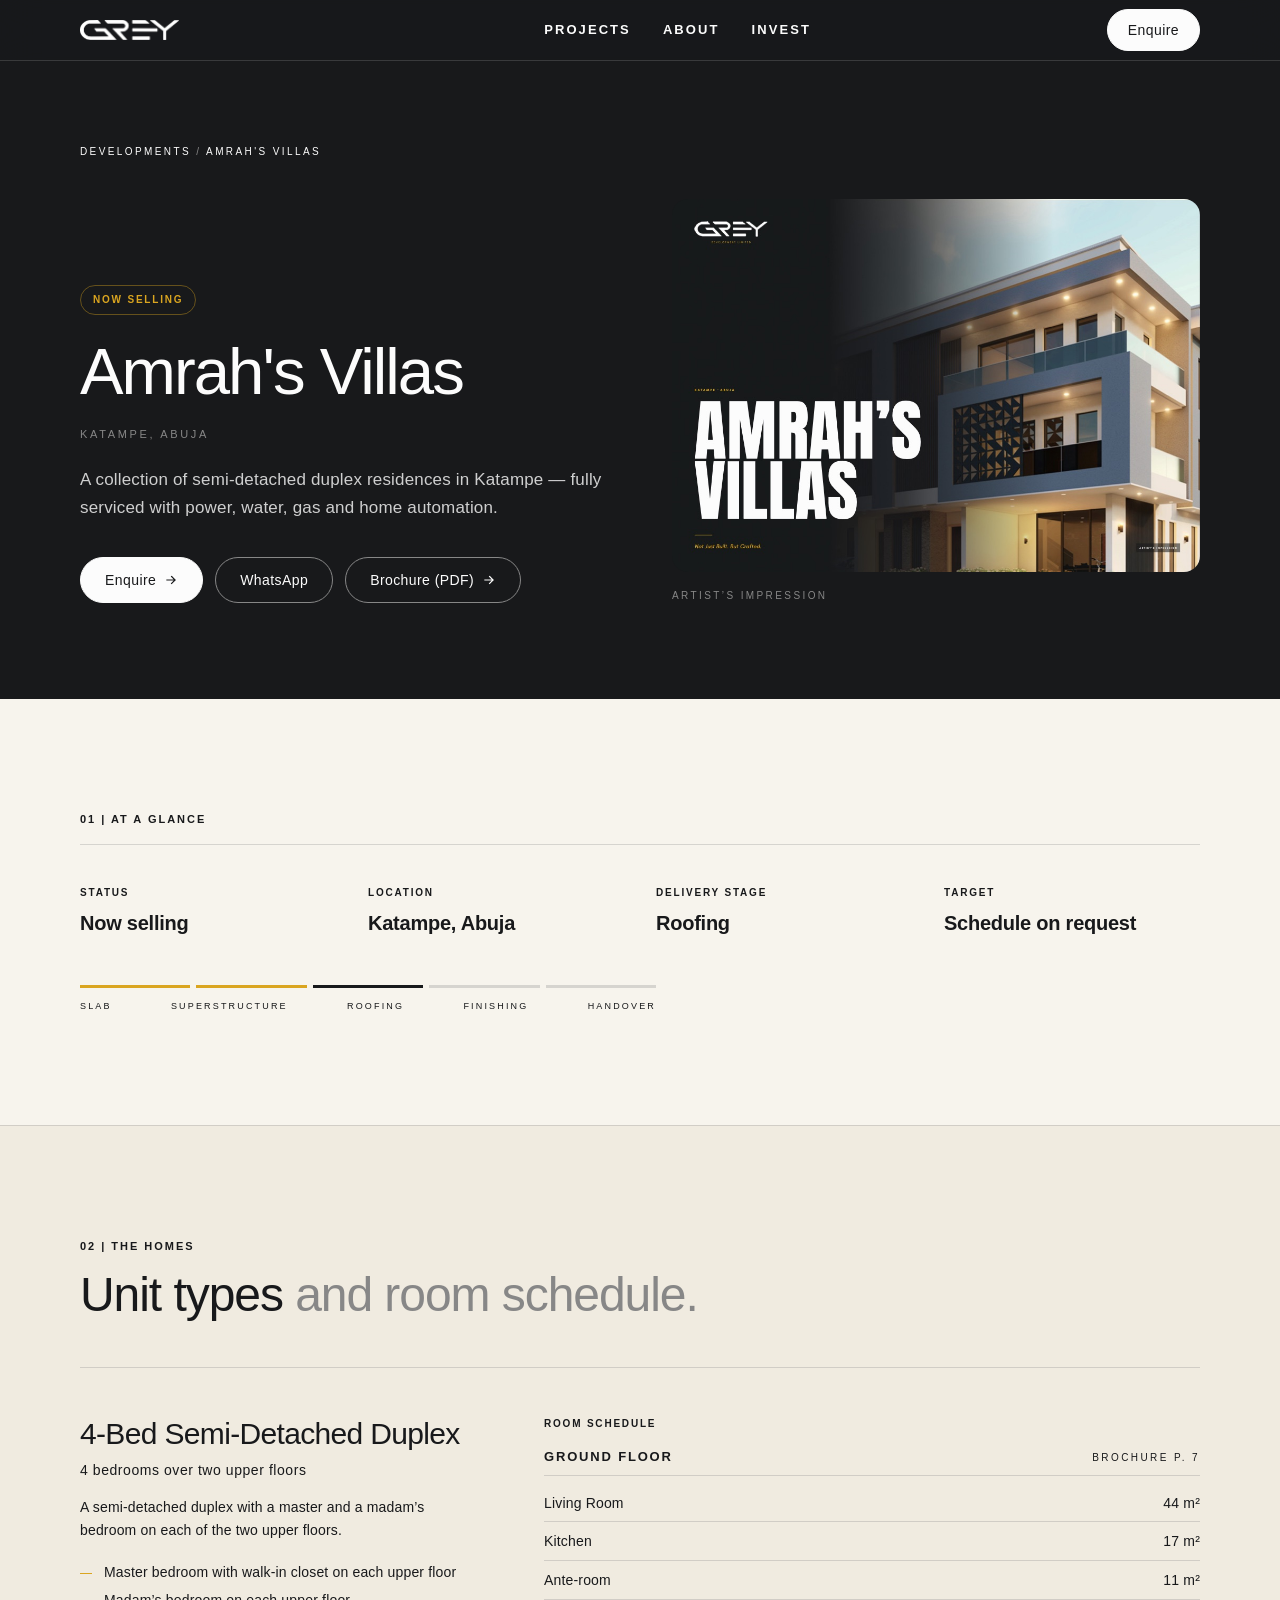
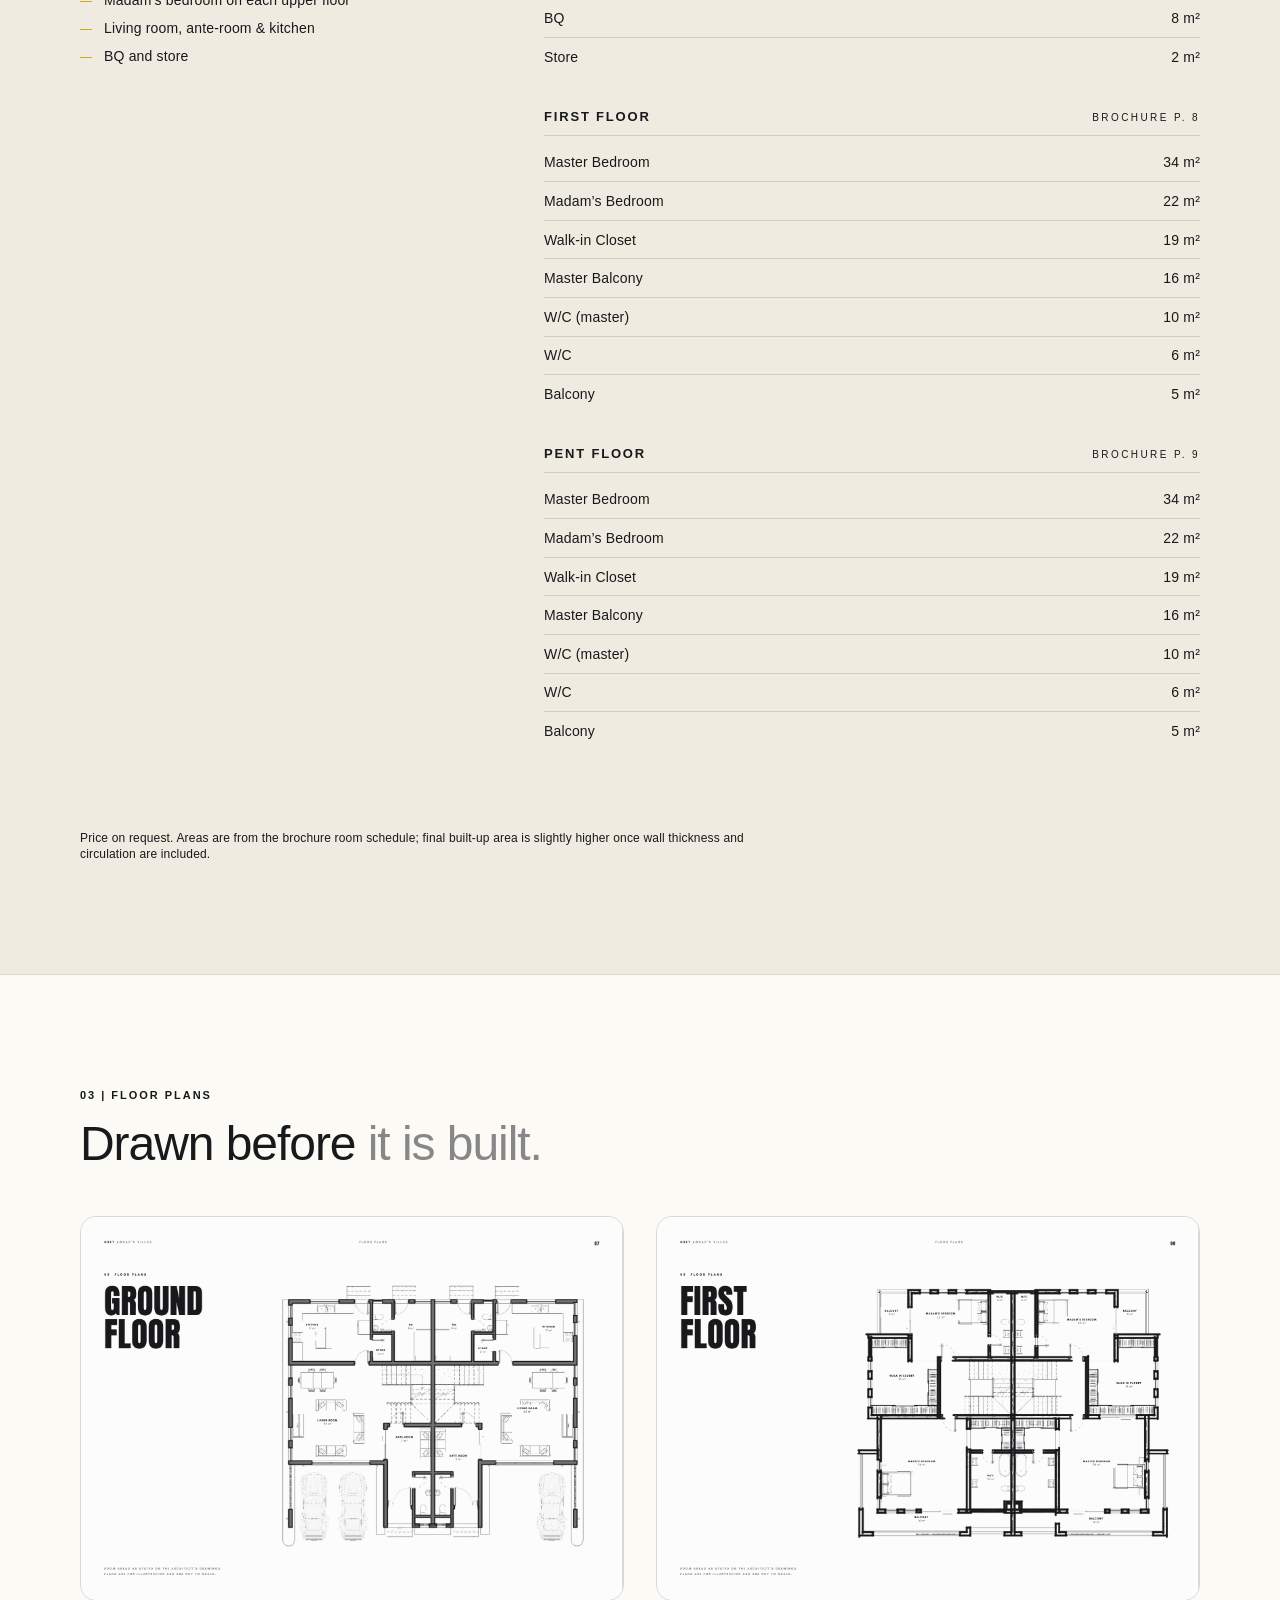
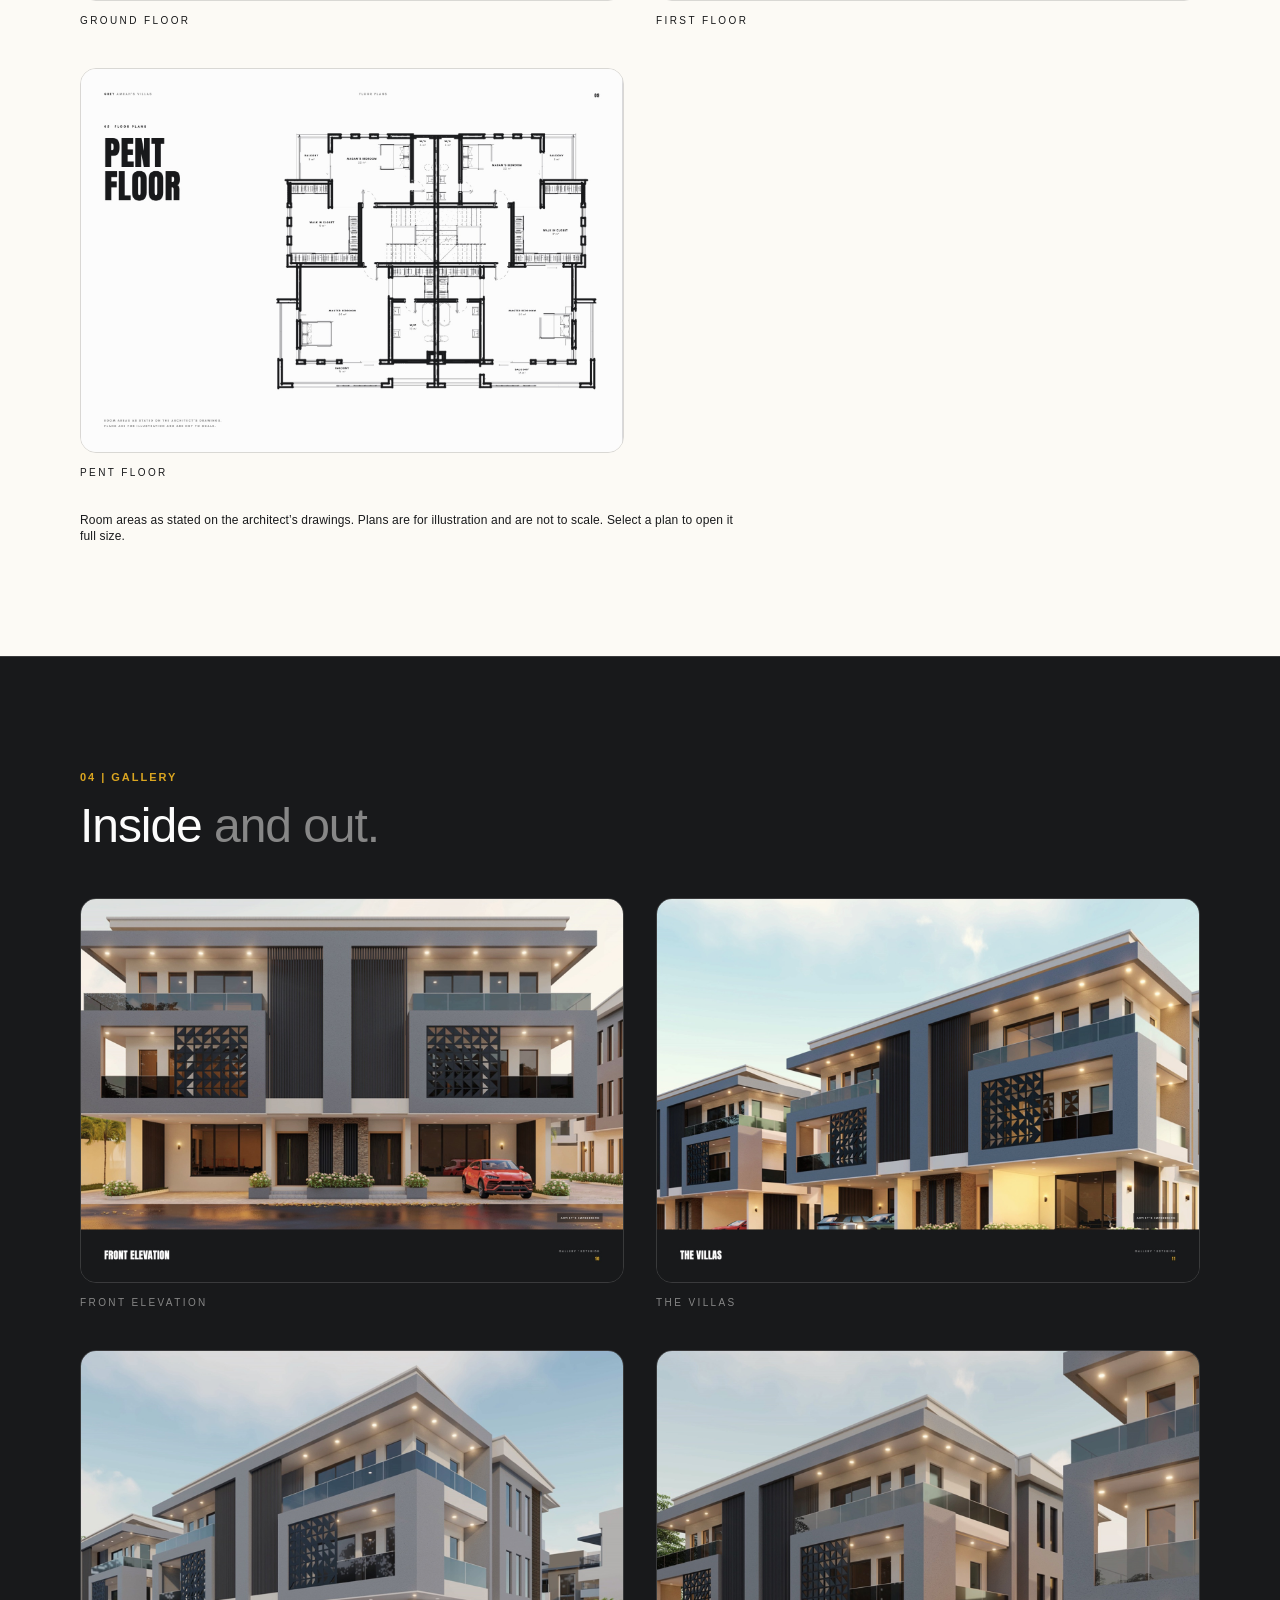
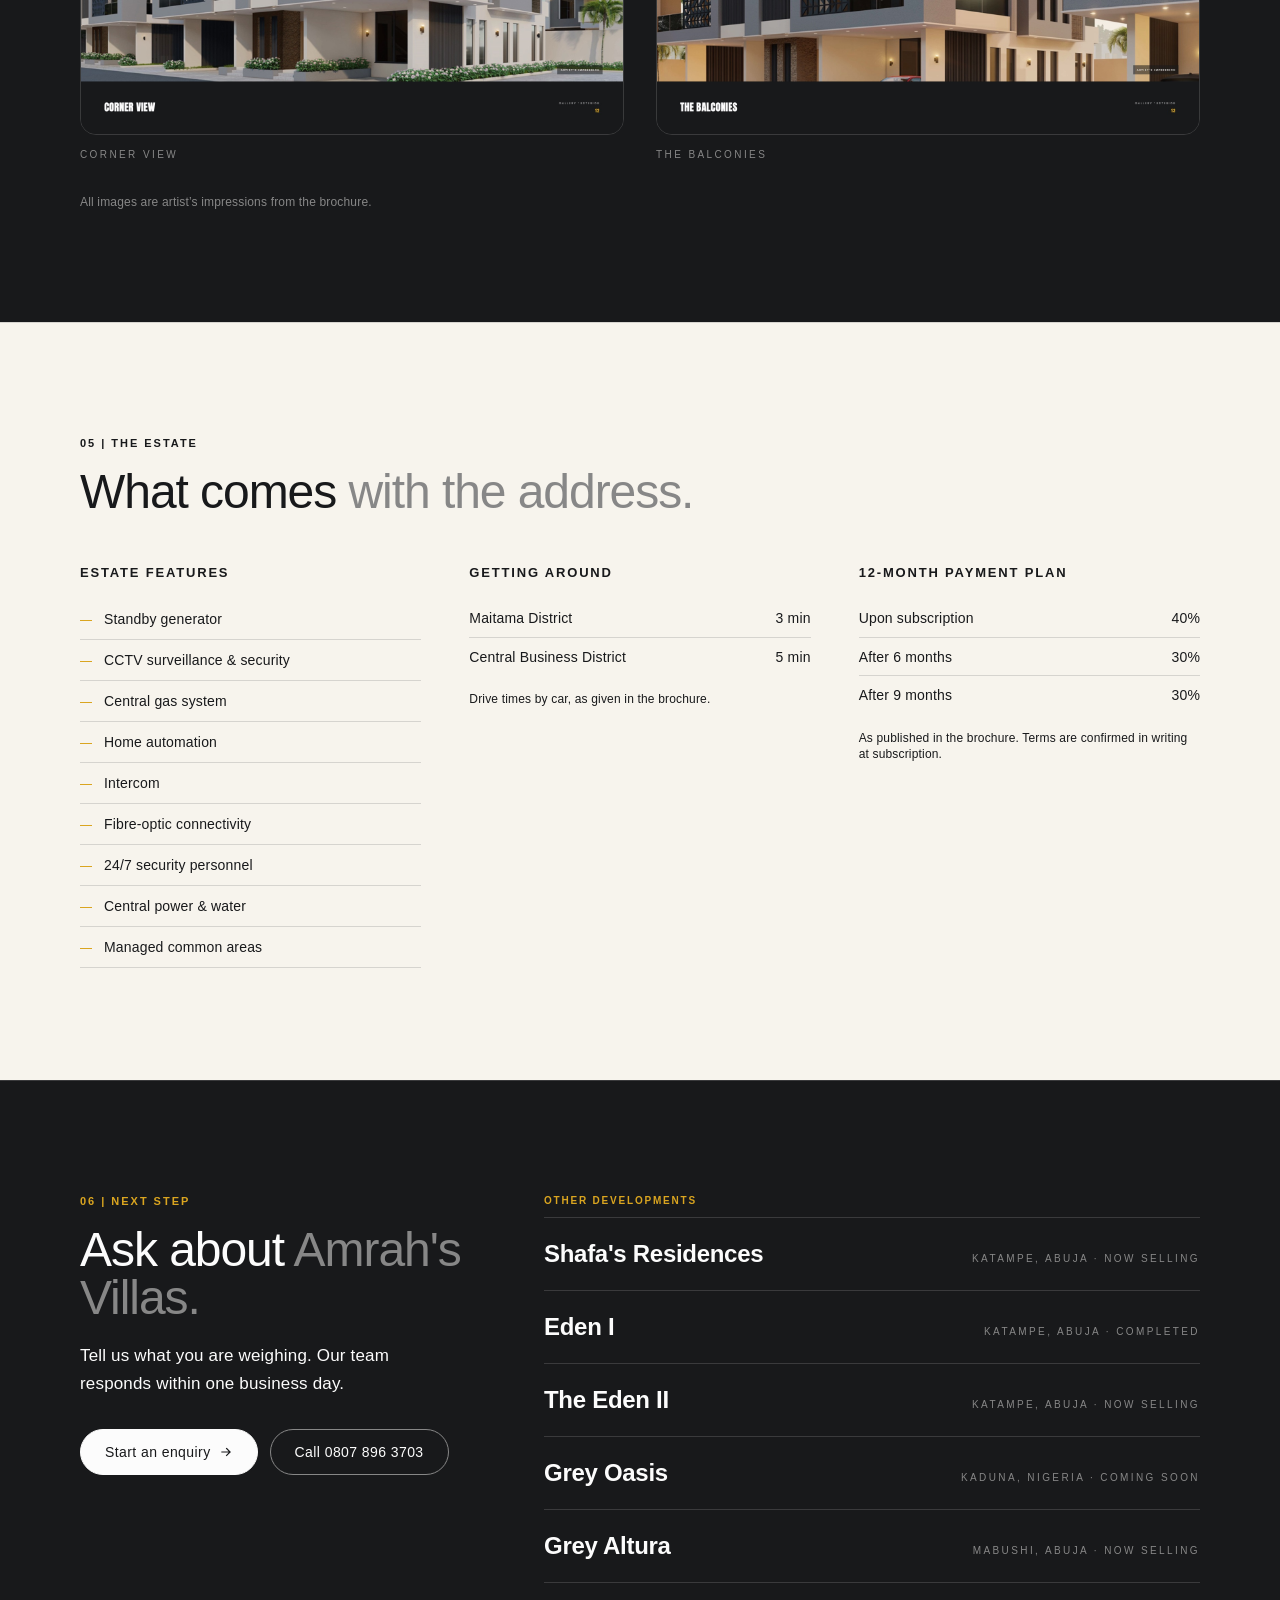
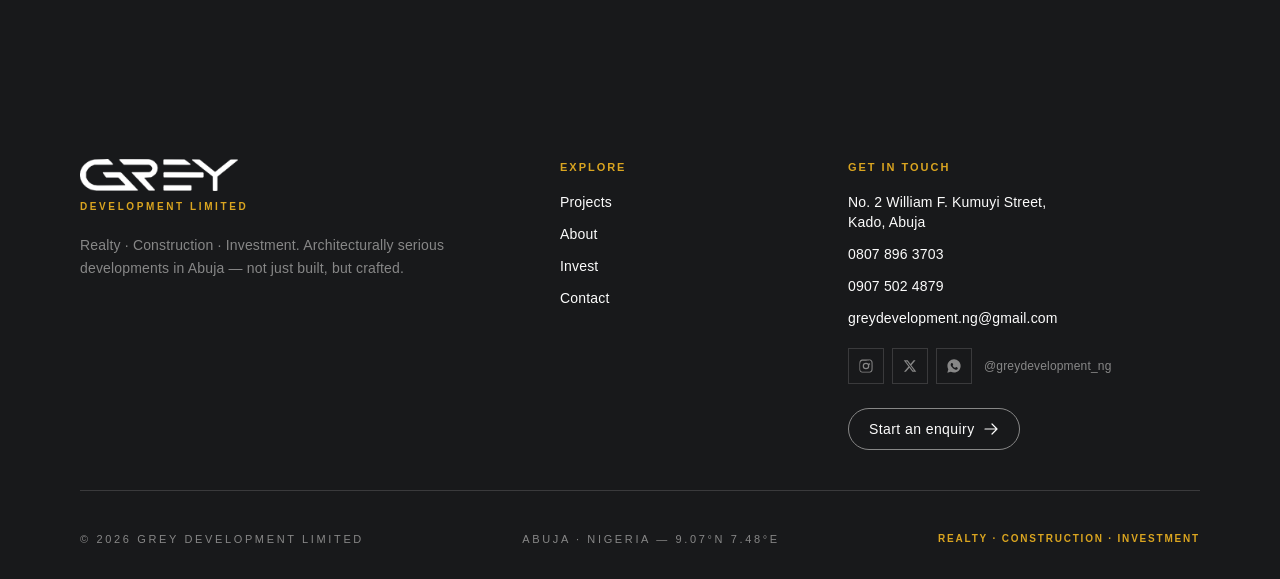
==== commit 88ecd116: "Replace five brochures with the new GREY editions and use them on the site The owner supplied new GR" ====
--- a/developments/amrahs-villas/index.html
+++ b/developments/amrahs-villas/index.html
@@ -557,7 +557,7 @@
             </div>
           </div>
           <figure class="hero-in" style="animation-delay:.3s">
-            <div class="gal"><img src="/assets/projects/amrahs-villas-cover.jpg" width="1000" height="707" alt="Amrah&#x27;s Villas brochure cover — semi-detached duplexes, Katampe, Abuja" fetchpriority="high" decoding="async" class="w-full h-auto block" /></div>
+            <div class="gal"><img src="/assets/projects/amrahs-villas-cover-lg.jpg" width="1400" height="990" srcset="/assets/projects/amrahs-villas-cover.jpg 1000w, /assets/projects/amrahs-villas-cover-lg.jpg 1400w" sizes="(min-width:1024px) 46vw, 92vw" alt="Amrah&#x27;s Villas brochure cover — semi-detached duplexes, Katampe, Abuja" fetchpriority="high" decoding="async" class="w-full h-auto block" /></div>
             <figcaption class="mono text-[10px] uppercase tracking-[0.18em] text-muted mt-4">Artist&rsquo;s impression</figcaption>
           </figure>
         </div>
@@ -588,20 +588,36 @@
         <div class="reveal grid lg:grid-cols-[minmax(0,24rem)_minmax(0,1fr)] gap-10 lg:gap-20 py-12 border-t border-line first:border-t-0 first:pt-0">
           <div>
             <h3 class="display text-2xl sm:text-3xl text-porcelain">4-Bed Semi-Detached Duplex</h3>
-            <p class="mono text-sm text-porcelain mt-2">4 bedrooms, all en-suite</p>
-            <p class="text-body text-sm leading-relaxed mt-4">A semi-detached duplex with every bedroom en-suite.</p>
-            <ul class="space-y-2 mt-5"><li class="flex gap-3 text-sm text-body"><span class="mt-[11px] w-3 h-px bg-gold shrink-0"></span>2 master suites with walk-in closets</li><li class="flex gap-3 text-sm text-body"><span class="mt-[11px] w-3 h-px bg-gold shrink-0"></span>2 further en-suite bedrooms</li><li class="flex gap-3 text-sm text-body"><span class="mt-[11px] w-3 h-px bg-gold shrink-0"></span>Living room, ante-room &amp; kitchen</li><li class="flex gap-3 text-sm text-body"><span class="mt-[11px] w-3 h-px bg-gold shrink-0"></span>Servant’s quarters &amp; double carport</li></ul>
+            <p class="mono text-sm text-porcelain mt-2">4 bedrooms over two upper floors</p>
+            <p class="text-body text-sm leading-relaxed mt-4">A semi-detached duplex with a master and a madam’s bedroom on each of the two upper floors.</p>
+            <ul class="space-y-2 mt-5"><li class="flex gap-3 text-sm text-body"><span class="mt-[11px] w-3 h-px bg-gold shrink-0"></span>Master bedroom with walk-in closet on each upper floor</li><li class="flex gap-3 text-sm text-body"><span class="mt-[11px] w-3 h-px bg-gold shrink-0"></span>Madam’s bedroom on each upper floor</li><li class="flex gap-3 text-sm text-body"><span class="mt-[11px] w-3 h-px bg-gold shrink-0"></span>Living room, ante-room &amp; kitchen</li><li class="flex gap-3 text-sm text-body"><span class="mt-[11px] w-3 h-px bg-gold shrink-0"></span>BQ and store</li></ul>
           </div>
-          <div><p class="eyebrow text-[10px] mb-4">Room schedule</p><div class="mb-8 last:mb-0"><div class="flex items-baseline justify-between mb-2 border-b border-line pb-2"><h4 class="h3">Ground Floor</h4><span class="mono text-[10px] uppercase text-muted tracking-[0.14em]">Approx. 82 m²</span></div><dl><div class="uspec text-sm"><dt>Living Room</dt><dd>44 m²</dd></div><div class="uspec text-sm"><dt>Kitchen</dt><dd>17 m²</dd></div><div class="uspec text-sm"><dt>Ante-room</dt><dd>11 m²</dd></div><div class="uspec text-sm"><dt>BQ</dt><dd>8 m²</dd></div><div class="uspec text-sm"><dt>Store</dt><dd>2 m²</dd></div></dl></div><div class="mb-8 last:mb-0"><div class="flex items-baseline justify-between mb-2 border-b border-line pb-2"><h4 class="h3">First Floor</h4><span class="mono text-[10px] uppercase text-muted tracking-[0.14em]">Approx. 112 m²</span></div><dl><div class="uspec text-sm"><dt>Master Bedroom, en-suite</dt><dd>34 m²</dd></div><div class="uspec text-sm"><dt>Madam’s Bedroom, en-suite</dt><dd>22 m²</dd></div><div class="uspec text-sm"><dt>Walk-in Closet</dt><dd>19 m²</dd></div><div class="uspec text-sm"><dt>Master Balcony</dt><dd>16 m²</dd></div><div class="uspec text-sm"><dt>Bath / WC (master)</dt><dd>10 m²</dd></div><div class="uspec text-sm"><dt>Bath / WC</dt><dd>6 m²</dd></div><div class="uspec text-sm"><dt>Balcony</dt><dd>5 m²</dd></div></dl></div><div class="mb-8 last:mb-0"><div class="flex items-baseline justify-between mb-2 border-b border-line pb-2"><h4 class="h3">Pent Floor</h4><span class="mono text-[10px] uppercase text-muted tracking-[0.14em]">Approx. 112 m²</span></div><dl><div class="uspec text-sm"><dt>Master Bedroom, en-suite</dt><dd>34 m²</dd></div><div class="uspec text-sm"><dt>Madam’s Bedroom, en-suite</dt><dd>22 m²</dd></div><div class="uspec text-sm"><dt>Walk-in Closet</dt><dd>19 m²</dd></div><div class="uspec text-sm"><dt>Master Balcony</dt><dd>16 m²</dd></div><div class="uspec text-sm"><dt>Bath / WC (master)</dt><dd>10 m²</dd></div><div class="uspec text-sm"><dt>Bath / WC</dt><dd>6 m²</dd></div><div class="uspec text-sm"><dt>Balcony</dt><dd>5 m²</dd></div></dl></div></div>
+          <div><p class="eyebrow text-[10px] mb-4">Room schedule</p><div class="mb-8 last:mb-0"><div class="flex items-baseline justify-between mb-2 border-b border-line pb-2"><h4 class="h3">Ground Floor</h4><span class="mono text-[10px] uppercase text-muted tracking-[0.14em]">Brochure p. 7</span></div><dl><div class="uspec text-sm"><dt>Living Room</dt><dd>44 m²</dd></div><div class="uspec text-sm"><dt>Kitchen</dt><dd>17 m²</dd></div><div class="uspec text-sm"><dt>Ante-room</dt><dd>11 m²</dd></div><div class="uspec text-sm"><dt>BQ</dt><dd>8 m²</dd></div><div class="uspec text-sm"><dt>Store</dt><dd>2 m²</dd></div></dl></div><div class="mb-8 last:mb-0"><div class="flex items-baseline justify-between mb-2 border-b border-line pb-2"><h4 class="h3">First Floor</h4><span class="mono text-[10px] uppercase text-muted tracking-[0.14em]">Brochure p. 8</span></div><dl><div class="uspec text-sm"><dt>Master Bedroom</dt><dd>34 m²</dd></div><div class="uspec text-sm"><dt>Madam’s Bedroom</dt><dd>22 m²</dd></div><div class="uspec text-sm"><dt>Walk-in Closet</dt><dd>19 m²</dd></div><div class="uspec text-sm"><dt>Master Balcony</dt><dd>16 m²</dd></div><div class="uspec text-sm"><dt>W/C (master)</dt><dd>10 m²</dd></div><div class="uspec text-sm"><dt>W/C</dt><dd>6 m²</dd></div><div class="uspec text-sm"><dt>Balcony</dt><dd>5 m²</dd></div></dl></div><div class="mb-8 last:mb-0"><div class="flex items-baseline justify-between mb-2 border-b border-line pb-2"><h4 class="h3">Pent Floor</h4><span class="mono text-[10px] uppercase text-muted tracking-[0.14em]">Brochure p. 9</span></div><dl><div class="uspec text-sm"><dt>Master Bedroom</dt><dd>34 m²</dd></div><div class="uspec text-sm"><dt>Madam’s Bedroom</dt><dd>22 m²</dd></div><div class="uspec text-sm"><dt>Walk-in Closet</dt><dd>19 m²</dd></div><div class="uspec text-sm"><dt>Master Balcony</dt><dd>16 m²</dd></div><div class="uspec text-sm"><dt>W/C (master)</dt><dd>10 m²</dd></div><div class="uspec text-sm"><dt>W/C</dt><dd>6 m²</dd></div><div class="uspec text-sm"><dt>Balcony</dt><dd>5 m²</dd></div></dl></div></div>
         </div>
         <p class="reveal text-muted text-xs mt-8 max-w-2xl">Price on request. Areas are from the brochure room schedule; final built-up area is slightly higher once wall thickness and circulation are included.</p>
       </div>
     </section>
     <section class="relative py-20 sm:py-28 bg-panel border-t border-line">
       <div class="mx-auto max-w-[1440px] px-5 sm:px-8 lg:px-20">
-        <p class="reveal eyebrow text-[11px] mb-4">03 | The estate</p>
+        <p class="reveal eyebrow text-[11px] mb-4">03 | Floor plans</p>
+        <h2 class="reveal display text-3xl sm:text-5xl text-porcelain mb-12">Drawn before <span class="gradword">it is built.</span></h2>
+        <div class="grid md:grid-cols-2 gap-x-8 gap-y-10"><figure class="reveal"><a href="/assets/projects/amrahs-villas/plan-p07.jpg" target="_blank" rel="noopener" class="gal block border border-line" aria-label="Ground floor — open full size"><img src="/assets/projects/amrahs-villas/plan-p07.jpg" width="1600" height="1131" alt="Amrah&#x27;s Villas — Ground floor, floor plan" loading="lazy" decoding="async" class="w-full h-auto block" /></a><figcaption class="mono text-[10px] uppercase tracking-[0.18em] text-muted mt-3">Ground floor</figcaption></figure><figure class="reveal" data-delay=1><a href="/assets/projects/amrahs-villas/plan-p08.jpg" target="_blank" rel="noopener" class="gal block border border-line" aria-label="First floor — open full size"><img src="/assets/projects/amrahs-villas/plan-p08.jpg" width="1600" height="1131" alt="Amrah&#x27;s Villas — First floor, floor plan" loading="lazy" decoding="async" class="w-full h-auto block" /></a><figcaption class="mono text-[10px] uppercase tracking-[0.18em] text-muted mt-3">First floor</figcaption></figure><figure class="reveal"><a href="/assets/projects/amrahs-villas/plan-p09.jpg" target="_blank" rel="noopener" class="gal block border border-line" aria-label="Pent floor — open full size"><img src="/assets/projects/amrahs-villas/plan-p09.jpg" width="1600" height="1131" alt="Amrah&#x27;s Villas — Pent floor, floor plan" loading="lazy" decoding="async" class="w-full h-auto block" /></a><figcaption class="mono text-[10px] uppercase tracking-[0.18em] text-muted mt-3">Pent floor</figcaption></figure></div>
+        <p class="reveal text-muted text-xs mt-8 max-w-2xl">Room areas as stated on the architect’s drawings. Plans are for illustration and are not to scale. Select a plan to open it full size.</p>
+      </div>
+    </section>
+    <section class="on-void relative py-20 sm:py-28 bg-void border-t border-line">
+      <div class="mx-auto max-w-[1440px] px-5 sm:px-8 lg:px-20">
+        <p class="reveal eyebrow text-[11px] mb-4">04 | Gallery</p>
+        <h2 class="reveal display text-3xl sm:text-5xl mb-12">Inside <span class="gradword">and out.</span></h2>
+        <div class="grid md:grid-cols-2 gap-x-8 gap-y-10"><figure class="reveal"><a href="/assets/projects/amrahs-villas/gall-p10.jpg" target="_blank" rel="noopener" class="gal block border border-line" aria-label="Front elevation — open full size"><img src="/assets/projects/amrahs-villas/gall-p10.jpg" width="1600" height="1131" alt="Amrah&#x27;s Villas — Front elevation, artist’s impression" loading="lazy" decoding="async" class="w-full h-auto block" /></a><figcaption class="mono text-[10px] uppercase tracking-[0.18em] text-muted mt-3">Front elevation</figcaption></figure><figure class="reveal" data-delay=1><a href="/assets/projects/amrahs-villas/gall-p11.jpg" target="_blank" rel="noopener" class="gal block border border-line" aria-label="The villas — open full size"><img src="/assets/projects/amrahs-villas/gall-p11.jpg" width="1600" height="1131" alt="Amrah&#x27;s Villas — The villas, artist’s impression" loading="lazy" decoding="async" class="w-full h-auto block" /></a><figcaption class="mono text-[10px] uppercase tracking-[0.18em] text-muted mt-3">The villas</figcaption></figure><figure class="reveal"><a href="/assets/projects/amrahs-villas/gall-p12.jpg" target="_blank" rel="noopener" class="gal block border border-line" aria-label="Corner view — open full size"><img src="/assets/projects/amrahs-villas/gall-p12.jpg" width="1600" height="1131" alt="Amrah&#x27;s Villas — Corner view, artist’s impression" loading="lazy" decoding="async" class="w-full h-auto block" /></a><figcaption class="mono text-[10px] uppercase tracking-[0.18em] text-muted mt-3">Corner view</figcaption></figure><figure class="reveal" data-delay=1><a href="/assets/projects/amrahs-villas/gall-p13.jpg" target="_blank" rel="noopener" class="gal block border border-line" aria-label="The balconies — open full size"><img src="/assets/projects/amrahs-villas/gall-p13.jpg" width="1600" height="1131" alt="Amrah&#x27;s Villas — The balconies, artist’s impression" loading="lazy" decoding="async" class="w-full h-auto block" /></a><figcaption class="mono text-[10px] uppercase tracking-[0.18em] text-muted mt-3">The balconies</figcaption></figure></div>
+        <p class="reveal text-muted text-xs mt-8 max-w-2xl">All images are artist’s impressions from the brochure.</p>
+      </div>
+    </section>
+    <section class="relative py-20 sm:py-28 bg-ink border-t border-line">
+      <div class="mx-auto max-w-[1440px] px-5 sm:px-8 lg:px-20">
+        <p class="reveal eyebrow text-[11px] mb-4">05 | The estate</p>
         <h2 class="reveal display text-3xl sm:text-5xl text-porcelain mb-12">What comes <span class="gradword">with the address.</span></h2>
-        <div class="grid md:grid-cols-2 lg:grid-cols-3 gap-x-12 gap-y-12"><div class="reveal"><h3 class="h3 mb-4">Estate features</h3><ul><li class="flex gap-3 text-sm text-body py-2.5 border-b border-line"><span class="mt-[11px] w-3 h-px bg-gold shrink-0"></span>Standby generator</li><li class="flex gap-3 text-sm text-body py-2.5 border-b border-line"><span class="mt-[11px] w-3 h-px bg-gold shrink-0"></span>CCTV &amp; security</li><li class="flex gap-3 text-sm text-body py-2.5 border-b border-line"><span class="mt-[11px] w-3 h-px bg-gold shrink-0"></span>Central gas system</li><li class="flex gap-3 text-sm text-body py-2.5 border-b border-line"><span class="mt-[11px] w-3 h-px bg-gold shrink-0"></span>Home automation</li><li class="flex gap-3 text-sm text-body py-2.5 border-b border-line"><span class="mt-[11px] w-3 h-px bg-gold shrink-0"></span>Intercom</li><li class="flex gap-3 text-sm text-body py-2.5 border-b border-line"><span class="mt-[11px] w-3 h-px bg-gold shrink-0"></span>Fibre-optic internet</li><li class="flex gap-3 text-sm text-body py-2.5 border-b border-line"><span class="mt-[11px] w-3 h-px bg-gold shrink-0"></span>Central power</li><li class="flex gap-3 text-sm text-body py-2.5 border-b border-line"><span class="mt-[11px] w-3 h-px bg-gold shrink-0"></span>Central water</li></ul></div><div class="reveal" data-delay="1"><h3 class="h3 mb-4">Getting around</h3><dl><div class="uspec text-sm"><dt>Maitama District</dt><dd>3 min</dd></div><div class="uspec text-sm"><dt>Central Business District</dt><dd>5 min</dd></div></dl><p class="text-muted text-xs mt-4">Drive times by car, as given in the brochure.</p></div><div class="reveal" data-delay="2"><h3 class="h3 mb-4">12-month payment plan</h3><dl><div class="uspec text-sm"><dt>Upon subscription</dt><dd>40%</dd></div><div class="uspec text-sm"><dt>After 6 months</dt><dd>30%</dd></div><div class="uspec text-sm"><dt>After 9 months</dt><dd>30%</dd></div></dl><p class="text-muted text-xs mt-4">As published in the brochure. Terms are confirmed in writing at subscription.</p></div></div>
+        <div class="grid md:grid-cols-2 lg:grid-cols-3 gap-x-12 gap-y-12"><div class="reveal"><h3 class="h3 mb-4">Estate features</h3><ul><li class="flex gap-3 text-sm text-body py-2.5 border-b border-line"><span class="mt-[11px] w-3 h-px bg-gold shrink-0"></span>Standby generator</li><li class="flex gap-3 text-sm text-body py-2.5 border-b border-line"><span class="mt-[11px] w-3 h-px bg-gold shrink-0"></span>CCTV surveillance &amp; security</li><li class="flex gap-3 text-sm text-body py-2.5 border-b border-line"><span class="mt-[11px] w-3 h-px bg-gold shrink-0"></span>Central gas system</li><li class="flex gap-3 text-sm text-body py-2.5 border-b border-line"><span class="mt-[11px] w-3 h-px bg-gold shrink-0"></span>Home automation</li><li class="flex gap-3 text-sm text-body py-2.5 border-b border-line"><span class="mt-[11px] w-3 h-px bg-gold shrink-0"></span>Intercom</li><li class="flex gap-3 text-sm text-body py-2.5 border-b border-line"><span class="mt-[11px] w-3 h-px bg-gold shrink-0"></span>Fibre-optic connectivity</li><li class="flex gap-3 text-sm text-body py-2.5 border-b border-line"><span class="mt-[11px] w-3 h-px bg-gold shrink-0"></span>24/7 security personnel</li><li class="flex gap-3 text-sm text-body py-2.5 border-b border-line"><span class="mt-[11px] w-3 h-px bg-gold shrink-0"></span>Central power &amp; water</li><li class="flex gap-3 text-sm text-body py-2.5 border-b border-line"><span class="mt-[11px] w-3 h-px bg-gold shrink-0"></span>Managed common areas</li></ul></div><div class="reveal" data-delay="1"><h3 class="h3 mb-4">Getting around</h3><dl><div class="uspec text-sm"><dt>Maitama District</dt><dd>3 min</dd></div><div class="uspec text-sm"><dt>Central Business District</dt><dd>5 min</dd></div></dl><p class="text-muted text-xs mt-4">Drive times by car, as given in the brochure.</p></div><div class="reveal" data-delay="2"><h3 class="h3 mb-4">12-month payment plan</h3><dl><div class="uspec text-sm"><dt>Upon subscription</dt><dd>40%</dd></div><div class="uspec text-sm"><dt>After 6 months</dt><dd>30%</dd></div><div class="uspec text-sm"><dt>After 9 months</dt><dd>30%</dd></div></dl><p class="text-muted text-xs mt-4">As published in the brochure. Terms are confirmed in writing at subscription.</p></div></div>
       </div>
     </section>
 
@@ -609,7 +625,7 @@
       <div class="mx-auto max-w-[1440px] px-5 sm:px-8 lg:px-20">
         <div class="grid lg:grid-cols-[minmax(0,24rem)_minmax(0,1fr)] gap-12 lg:gap-20">
           <div class="reveal">
-            <p class="eyebrow text-[11px] mb-4">04 | Next step</p>
+            <p class="eyebrow text-[11px] mb-4">06 | Next step</p>
             <h2 class="display text-3xl sm:text-5xl">Ask about <span class="gradword">Amrah&#x27;s Villas.</span></h2>
             <p class="text-body mt-5 leading-relaxed">Tell us what you are weighing. Our team responds within one business day.</p>
             <div class="flex flex-wrap gap-3 mt-8">
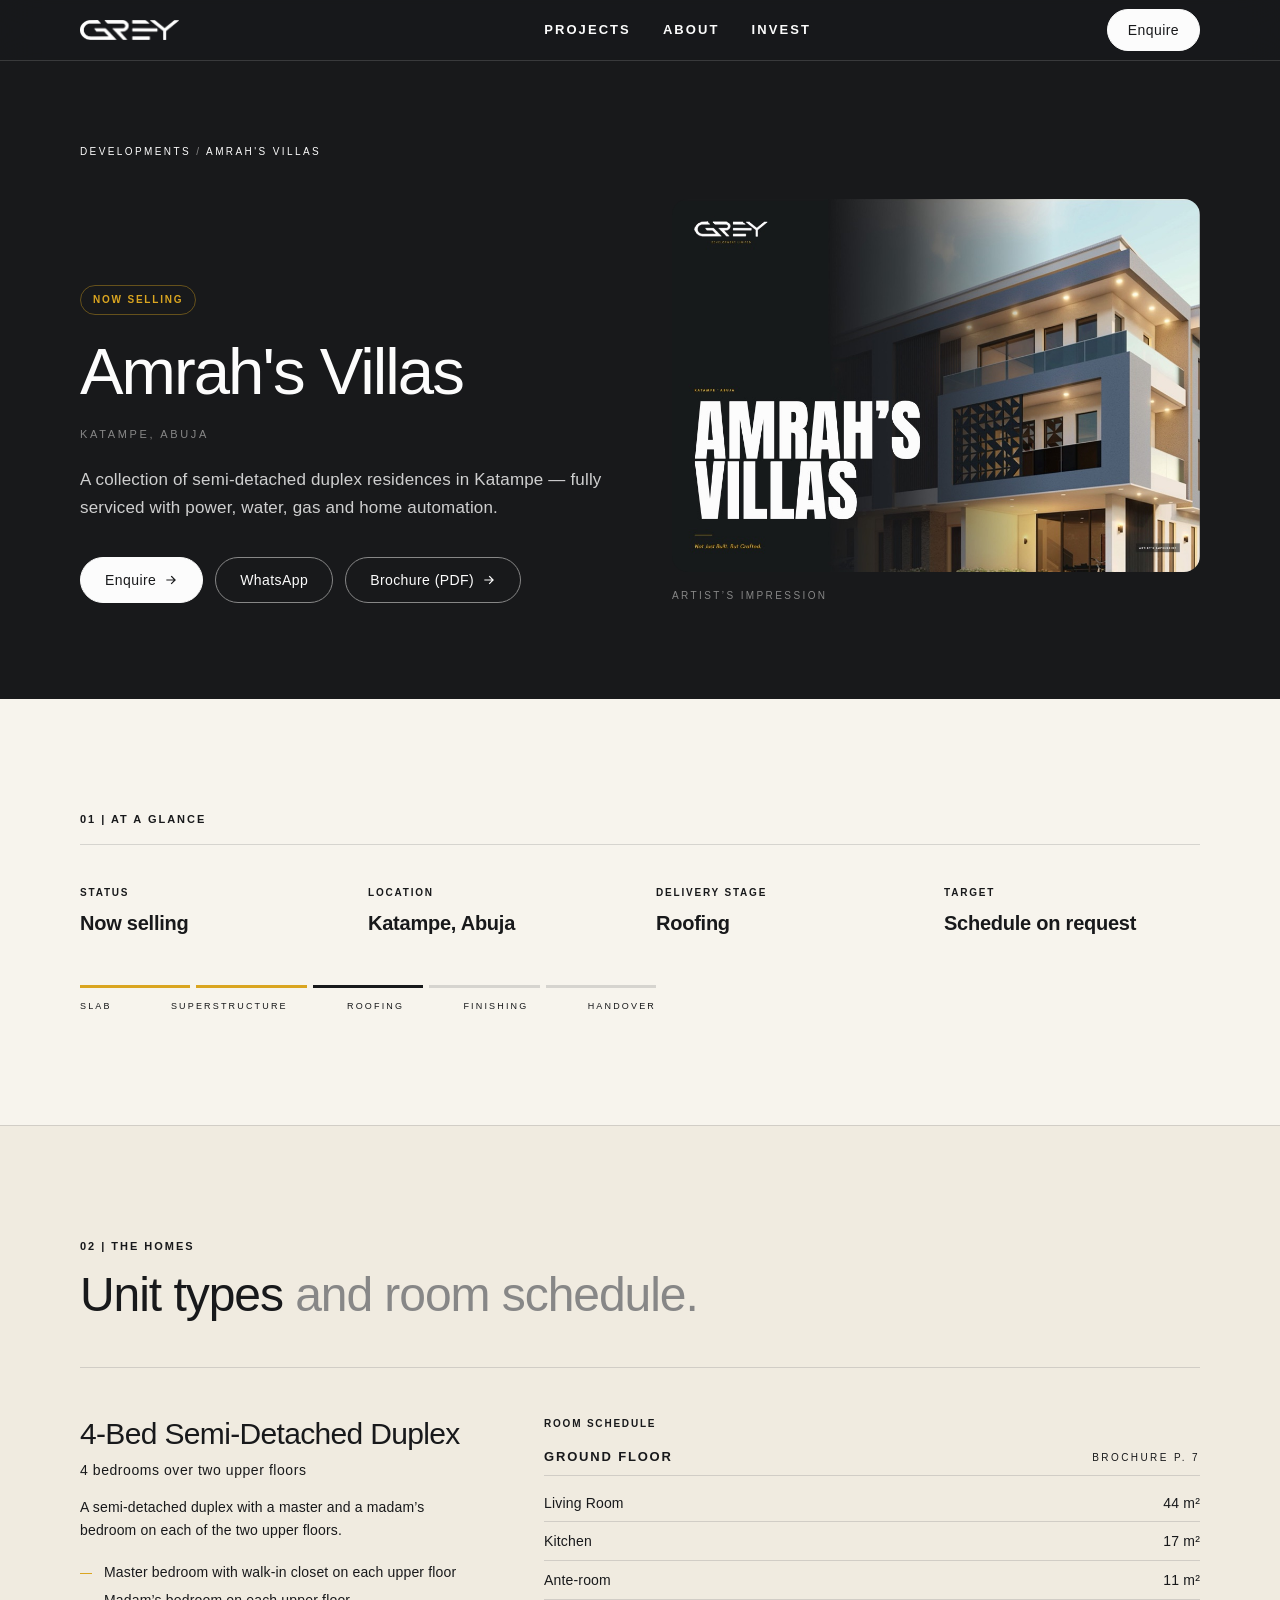
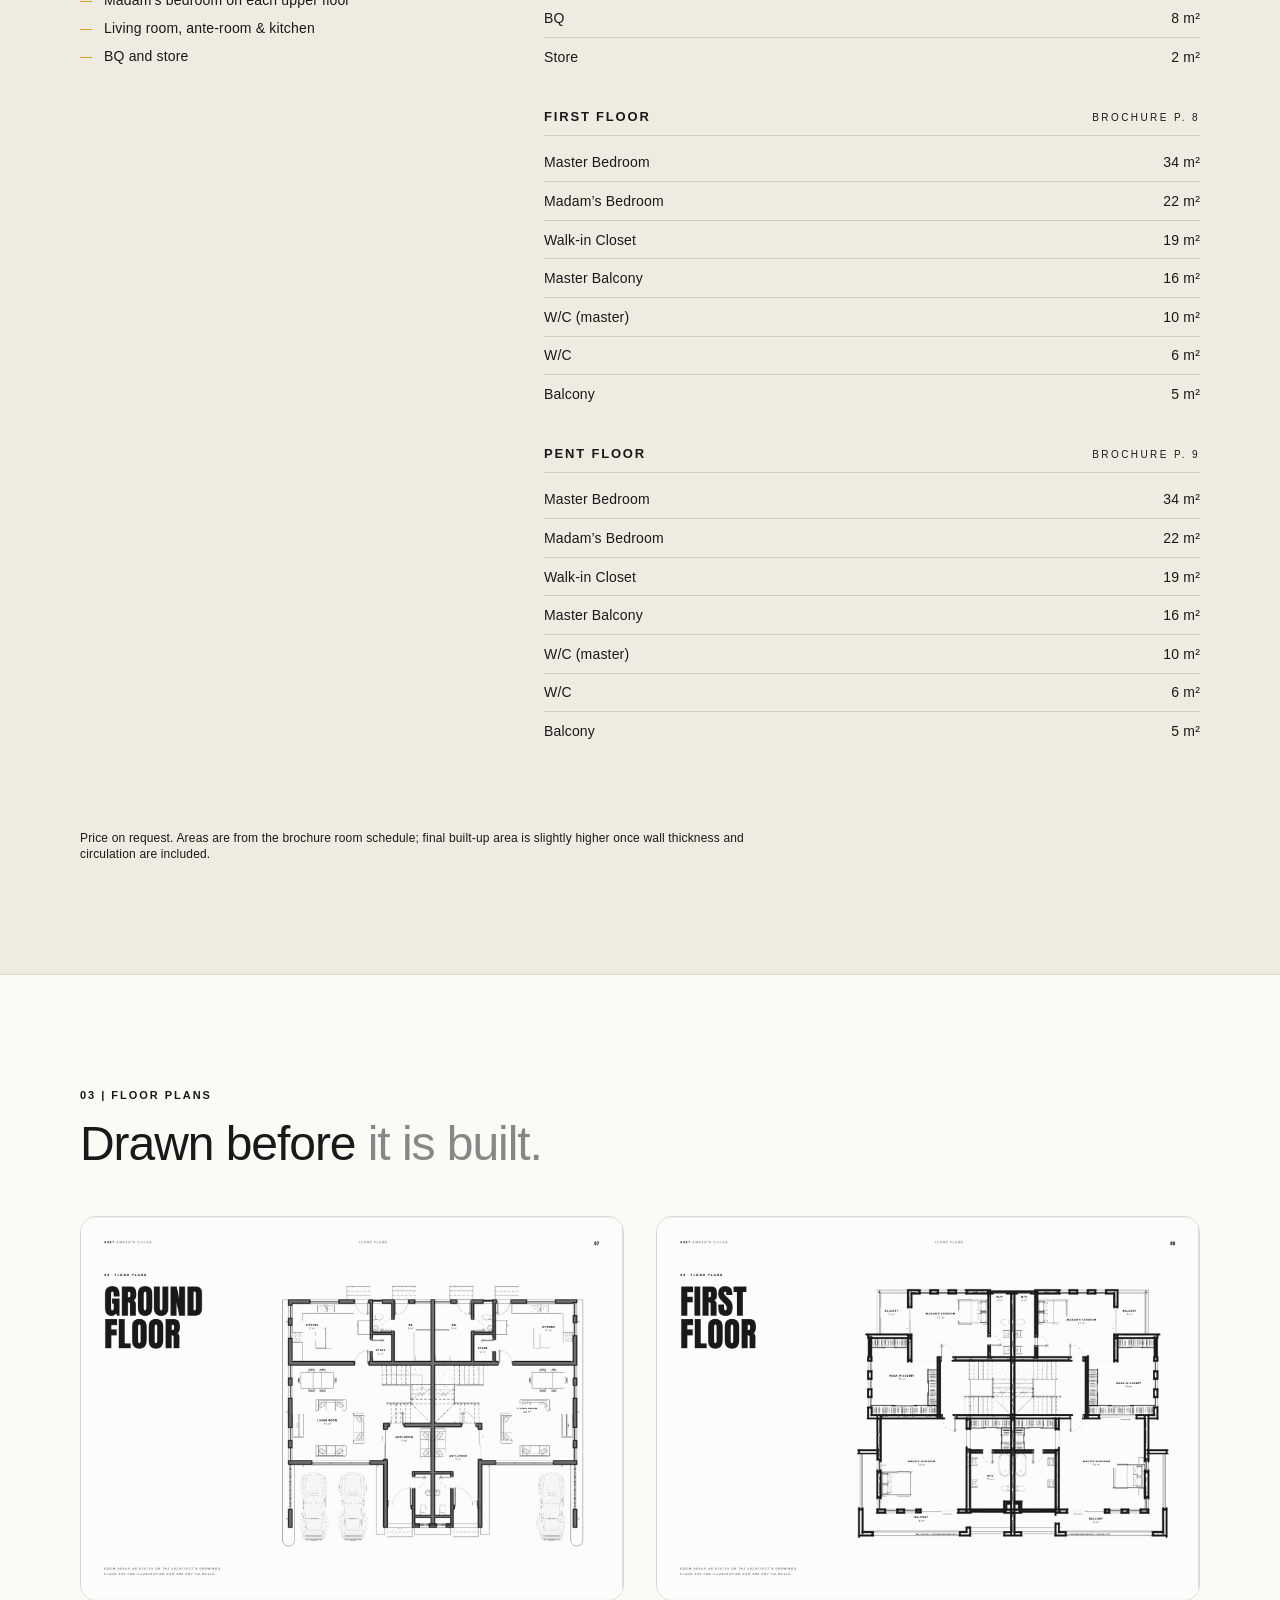
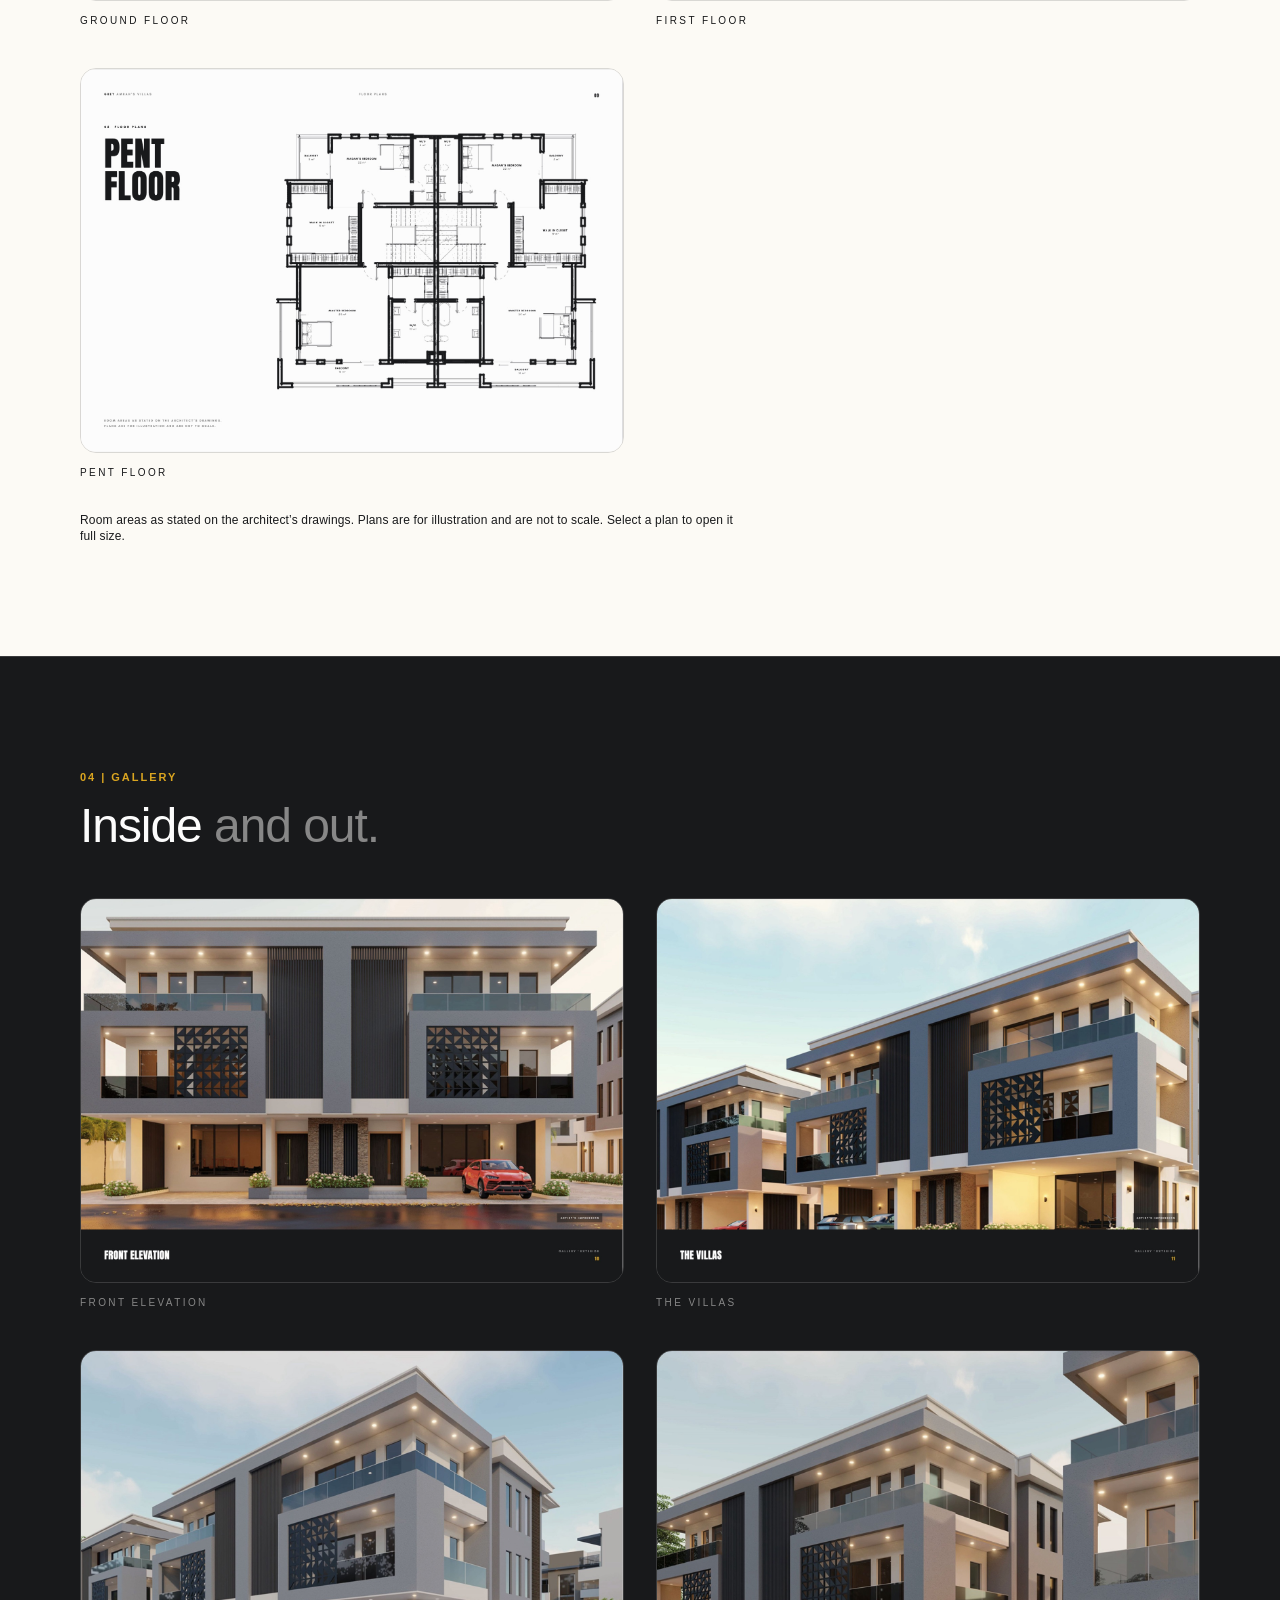
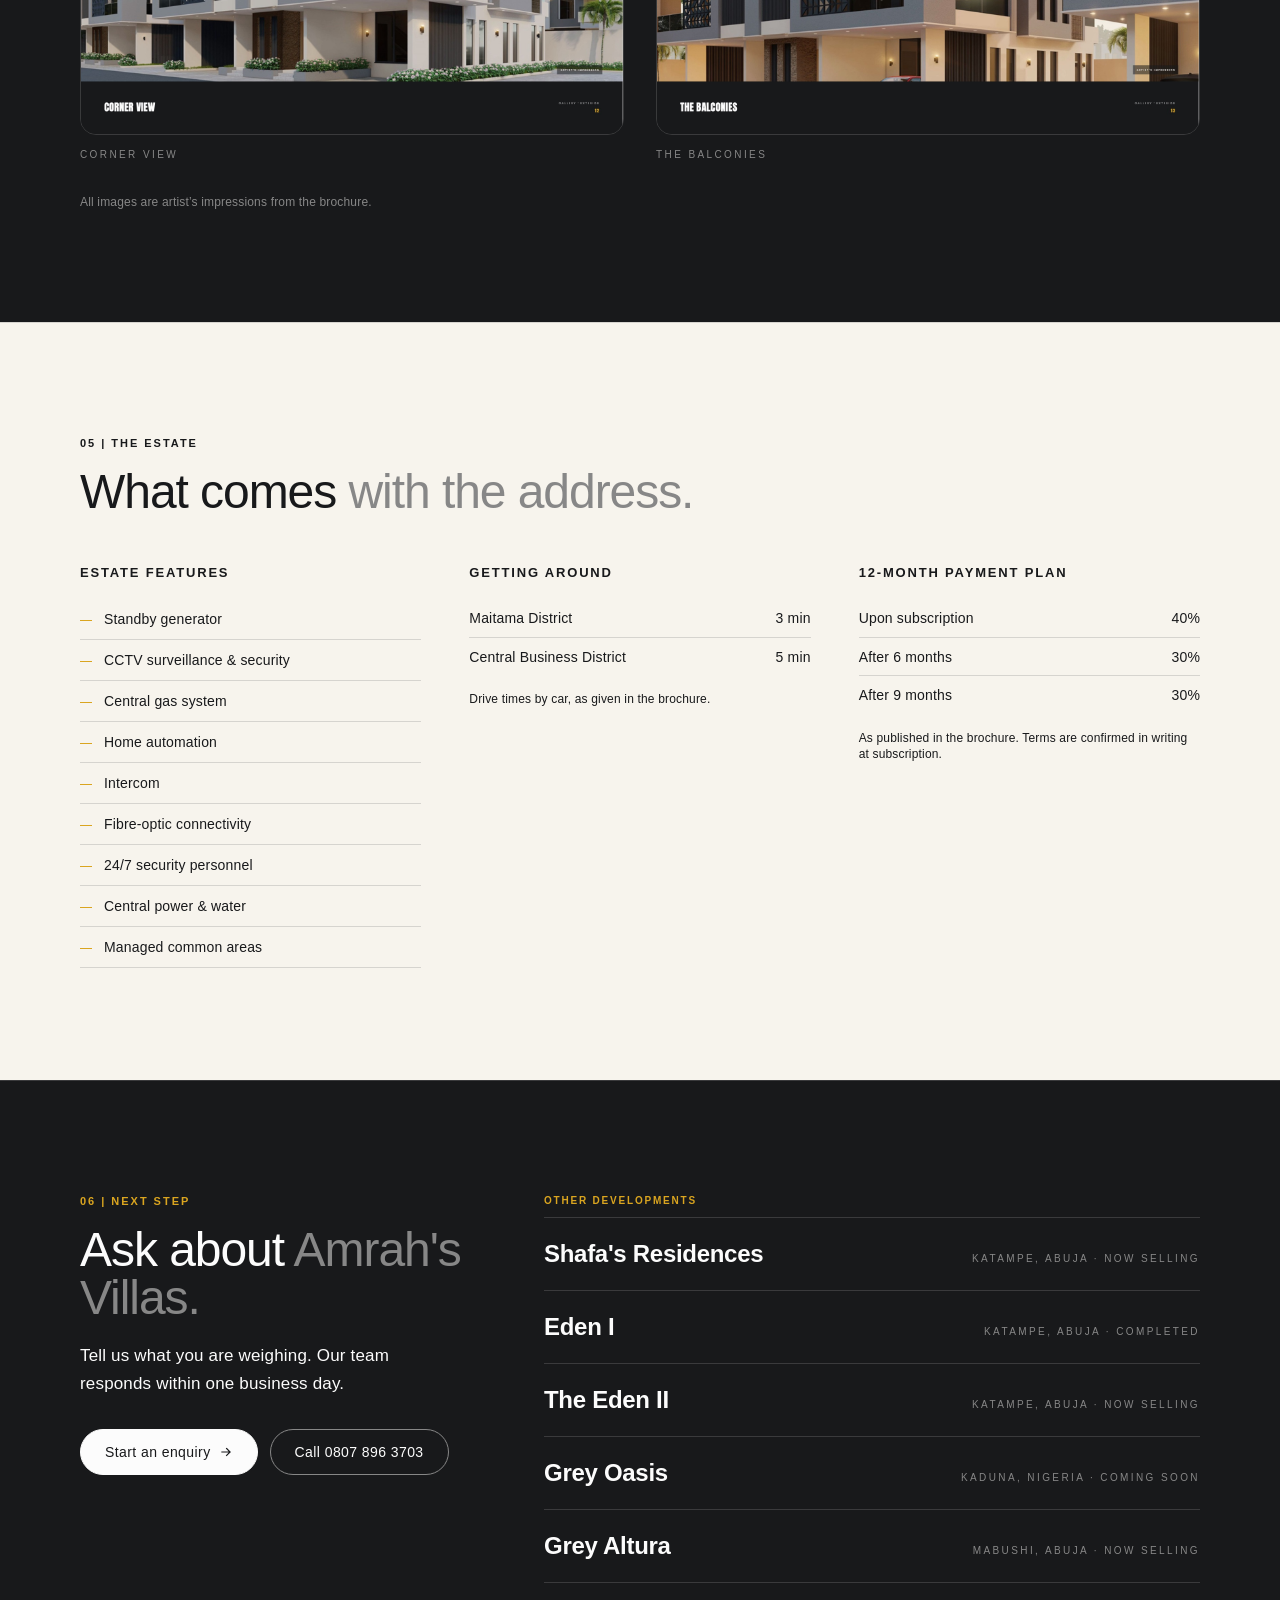
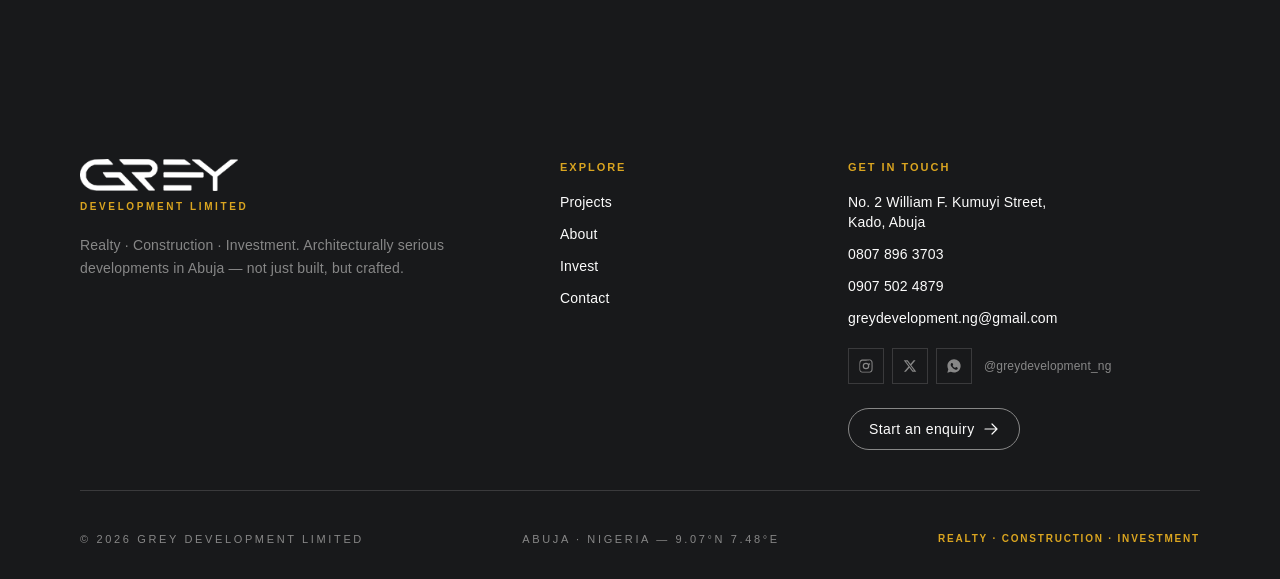
==== commit 81ad4092: "New rotating hero, developments-first page order, brochures with the Kado address Hero: cross-fades " ====
--- a/developments/amrahs-villas/index.html
+++ b/developments/amrahs-villas/index.html
@@ -142,7 +142,7 @@
     .display { font-family:'Century Gothic','URW Gothic','Avant Garde','Avenir Next','Avenir','Segoe UI',Arial,sans-serif; font-weight:500;
                text-transform:none; letter-spacing:-.022em; line-height:1.08;
                color: var(--charcoal); }
-    .display--hero { font-weight:500; letter-spacing:-.03em; line-height:1.02;
+    .display--hero { font-weight:500; letter-spacing:-.03em; line-height:1.02; text-wrap:balance;
       /* Fluid, so the headline never jumps size at a breakpoint. The stepped
          text-[2.65rem] sm:text-7xl went 42px -> 72px at 640px, which wrapped to four
          cramped lines on tablets and large phones in landscape. Tracks ~40px at 375px
@@ -212,7 +212,8 @@
     /* Rounded geometry (SOLEN reference) */
     .zoomable, .zoomable img, .r-img { border-radius: var(--r-img); overflow:hidden; }
     #projectGrid article, #projects article, .glass, .glass-strong,
-    .modal-panel, .fab-item, .hero-card { border-radius: var(--r-card); }
+    .modal-panel, .fab-item, .hero-card, .hero-picks { border-radius: var(--r-card); }
+    .hero-picks { overflow:hidden; }
     .utab, .filter-chip { border-radius: var(--r-pill); }
 
     /* ---- Components on a Charcoal ground (§10: Charcoal panels, hairline Grey
@@ -278,6 +279,32 @@
       #mobileMenu:not(.hidden) { display:block; }
     }
 
+    /* ---- Hero slideshow ----
+       Cross-fade between featured developments, with a slow 6% drift on the visible
+       one. The drift is a transition, not an animation, so a slide leaving does not
+       snap back to scale 1 while it is still fading out. prefers-reduced-motion: no
+       drift, an instant cut, and the show starts paused (see the script). */
+    .hero-slide { position:absolute; inset:0; width:100%; height:100%; object-fit:cover; object-position:center;
+                  opacity:0; transform: scale(1); transition: opacity 1.4s ease, transform 9s linear; }
+    .hero-slide.is-active { opacity:1; }
+    #home.is-playing .hero-slide.is-active { transform: scale(1.06); }
+    .hero-pick { position:relative; display:flex; align-items:flex-start; gap:.9rem; padding:.95rem 1.25rem 1.05rem;
+                 border-top:1px solid rgba(252,252,252,.12); transition: background-color .3s ease; }
+    .hero-picks > .hero-pick:first-of-type { border-top:0; }
+    .hero-pick:hover, .hero-pick.is-active { background: rgba(252,252,252,.05); }
+    .hero-pick-bar { position:absolute; left:0; right:0; bottom:0; height:2px; }
+    .hero-pick-bar i { display:block; height:100%; width:0; background: var(--gold); }
+    .hero-pick.is-active .hero-pick-bar i { width:100%; }
+    #home.is-playing .hero-pick.is-active .hero-pick-bar i { animation: pickFill var(--hero-dur, 7s) linear both; }
+    @keyframes pickFill { from { width:0; } to { width:100%; } }
+    #heroPause .ico-play { display:none; }
+    #heroPause[aria-pressed="true"] .ico-play { display:block; }
+    #heroPause[aria-pressed="true"] .ico-pause { display:none; }
+    @media (prefers-reduced-motion: reduce) {
+      .hero-slide { transition:none; }
+      #home.is-playing .hero-slide.is-active { transform:none; }
+    }
+
     /* Scroll cue — a hairline rule and a word, as in the reference */
     .scrollcue { display:flex; flex-direction:column; align-items:center; gap:.65rem; }
     .scrollcue .rule { width:1px; height:40px; background: linear-gradient(to bottom, transparent, var(--offwhite)); }
@@ -318,23 +345,19 @@
     /* Hero — photography with a graded panel so type clears 4.5:1 */
     .hero-img { object-fit: cover; object-position: center; }
     @media (max-width:640px){ .hero-img { object-fit: contain; } }
-    .hero-scrim-b { background: linear-gradient(to top, rgba(24,25,27,.92) 0%, rgba(24,25,27,.80) 22%, rgba(24,25,27,.52) 45%, rgba(24,25,27,.18) 68%, rgba(24,25,27,0) 88%); }
+    .hero-scrim-b { background: linear-gradient(to top, rgba(24,25,27,.92) 0%, rgba(24,25,27,.82) 22%, rgba(24,25,27,.62) 45%, rgba(24,25,27,.36) 68%, rgba(24,25,27,0) 92%); }
     /* The headline and sub-line now sit top-left, so the left scrim carries most of
        the legibility budget. Off White needs ~0.68 coverage to hold 4.5:1 over a
        worst-case white pixel, and ~0.50 to hold 3:1 at display sizes. */
-    .hero-scrim-l { background: linear-gradient(to right, rgba(24,25,27,.34) 0%, rgba(24,25,27,.20) 38%, rgba(24,25,27,.06) 70%, rgba(24,25,27,0) 88%); }
+    .hero-scrim-l { background: linear-gradient(to right, rgba(24,25,27,.44) 0%, rgba(24,25,27,.30) 38%, rgba(24,25,27,.08) 70%, rgba(24,25,27,0) 88%); }
     .hero-scrim-t { background: linear-gradient(to bottom, rgba(24,25,27,.50) 0%, rgba(24,25,27,.16) 60%, rgba(24,25,27,0) 100%); }
     /* Bottom-left corner only: carries the sub-line and the search bar, which sit over
-       the brightest part of the lower frame - the search label holds 4.54:1 against a
-       4.5:1 floor on this gradient, so it cannot be weakened. It also dims the estate
-       signage baked into the render, which reads "by Phantom Grey"; that is a side
-       effect, not the purpose. Phantom Grey is the parent company and its attribution
-       is meant to be there - if it should read in the hero, add a line of text rather
-       than thinning this scrim. Tightened once the stat row was removed, so the rest of
-       the lower frame opens back up to the photograph. */
+       the brightest part of the lower frame on the daylight slides. */
     .hero-scrim-corner { background: radial-gradient(85% 30% at 0% 100%, rgba(24,25,27,.55) 0%, rgba(24,25,27,.30) 50%, rgba(24,25,27,0) 100%); }
-    @media (max-width:640px){
-      .hero-scrim-l { background: linear-gradient(to top, rgba(24,25,27,.93) 0%, rgba(24,25,27,.58) 45%, rgba(24,25,27,.42) 100%); }
+    /* Below 1024px the hero stacks and the text can fill most of its height, so the
+       side scrim becomes a full-height one. */
+    @media (max-width:1023px){
+      .hero-scrim-l { background: linear-gradient(to top, rgba(24,25,27,.93) 0%, rgba(24,25,27,.80) 72%, rgba(24,25,27,.40) 90%, rgba(24,25,27,.18) 100%); }
     }
 
     /* Motion — fade + 8px slide only (§10). No scale, bounce or parallax. */
@@ -497,7 +520,7 @@
       .spinner { animation-duration:1.4s; }
     }
   </style>
-  <link rel="stylesheet" href="/assets/tailwind.css?v=bb223cde" />
+  <link rel="stylesheet" href="/assets/tailwind.css?v=fa5c076d" />
 </head>
 
 <body class="bg-ink text-body">
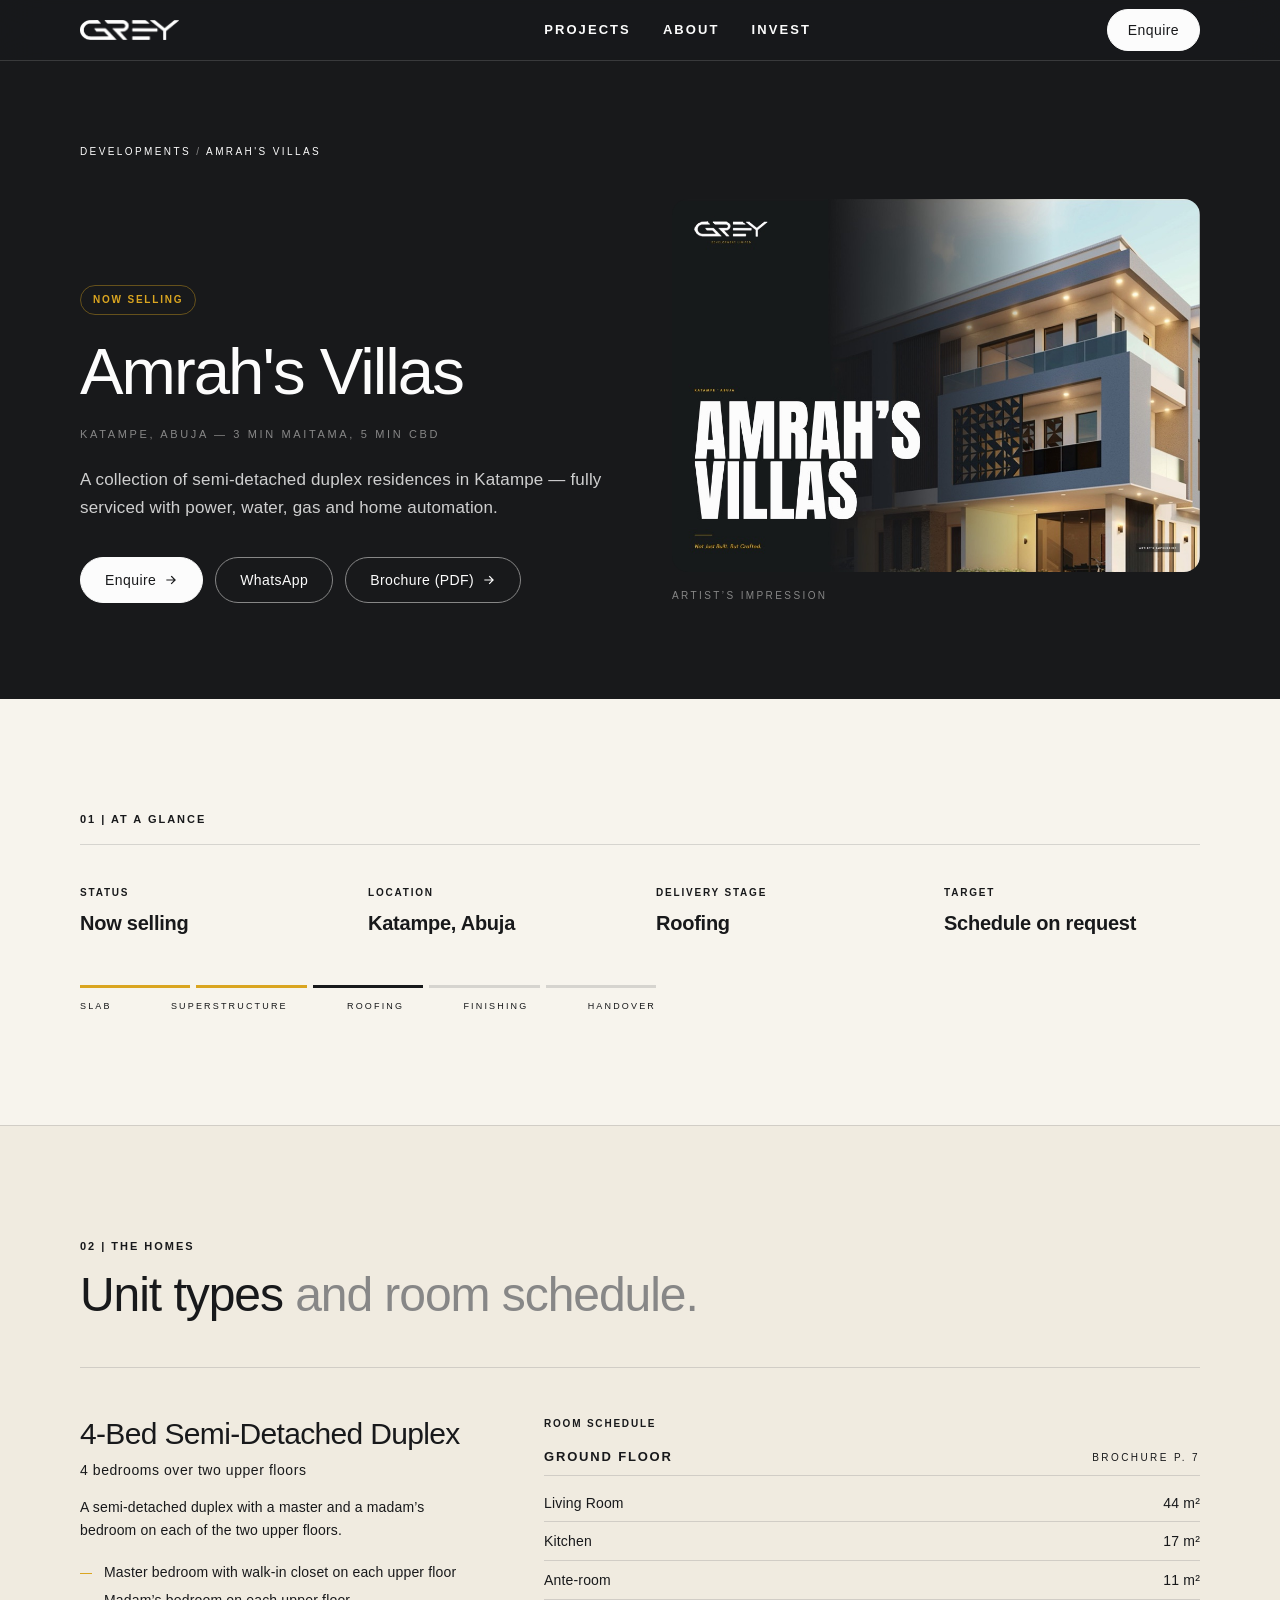
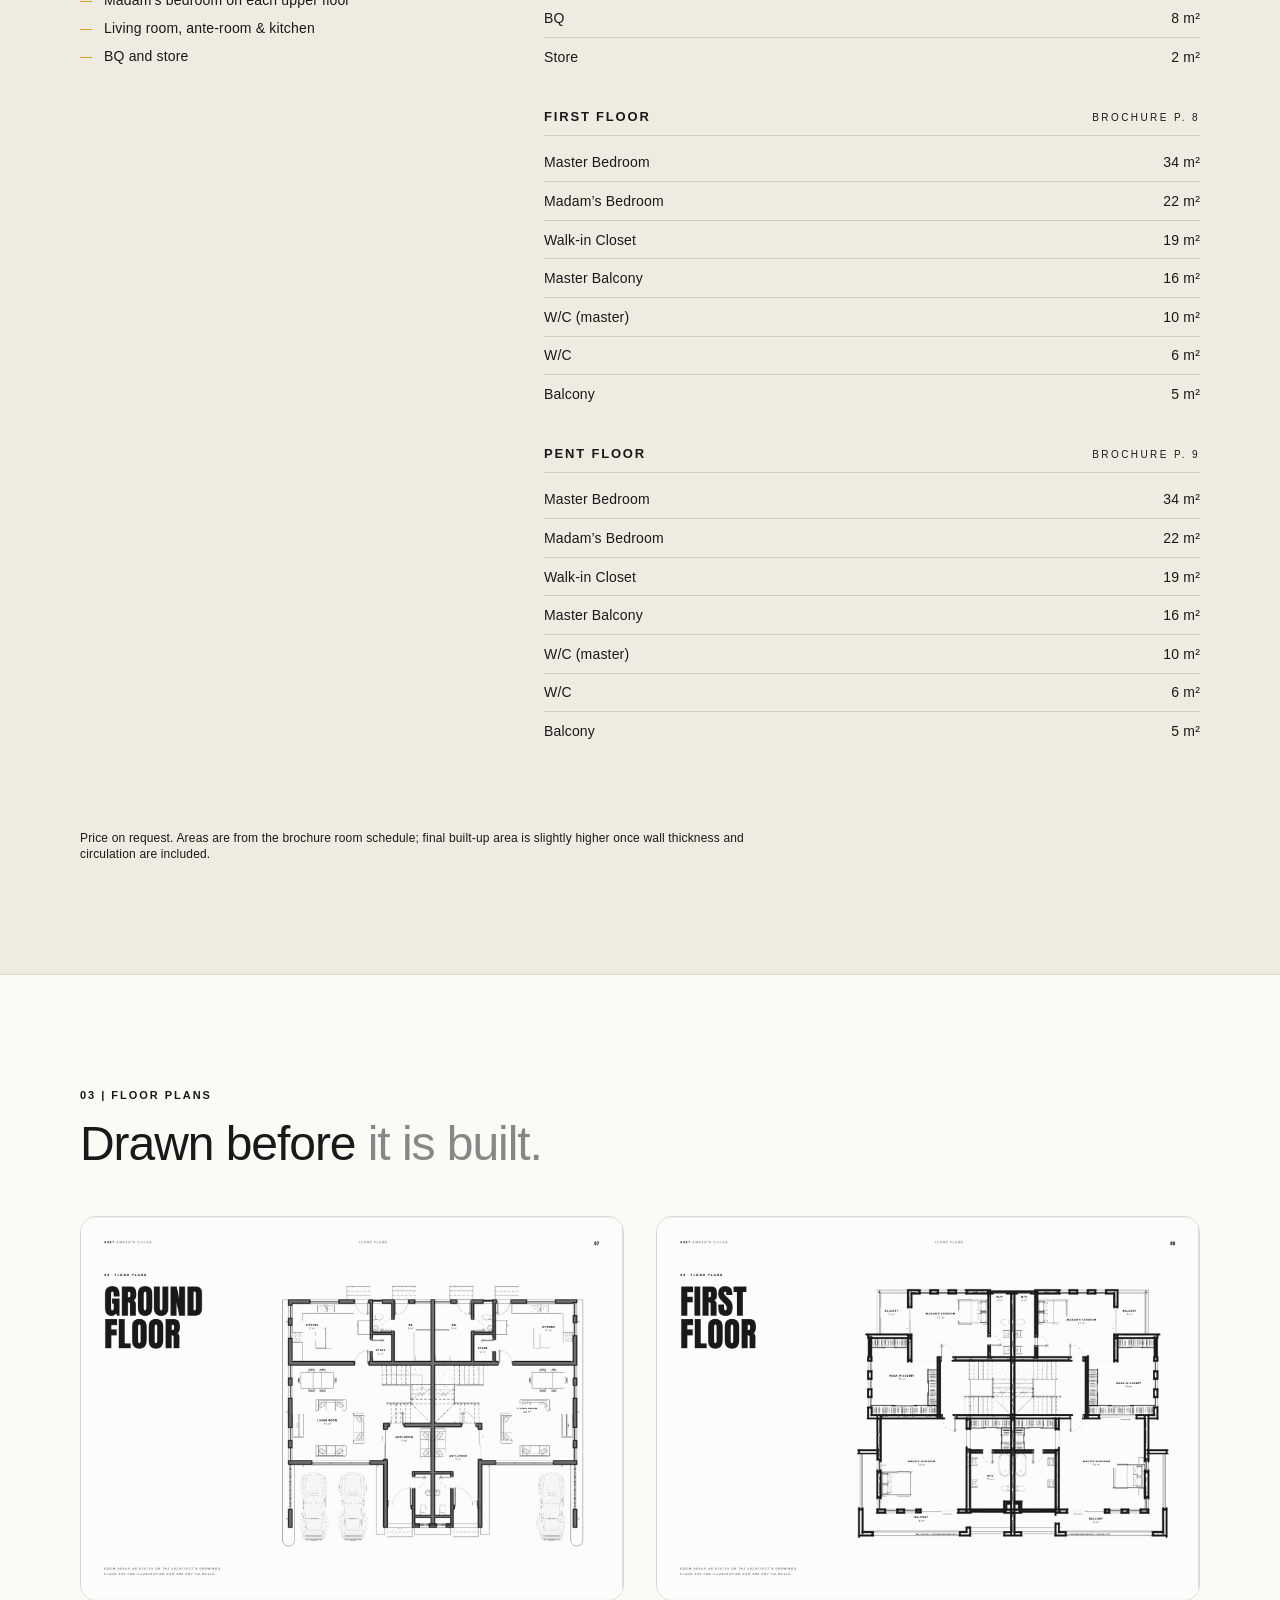
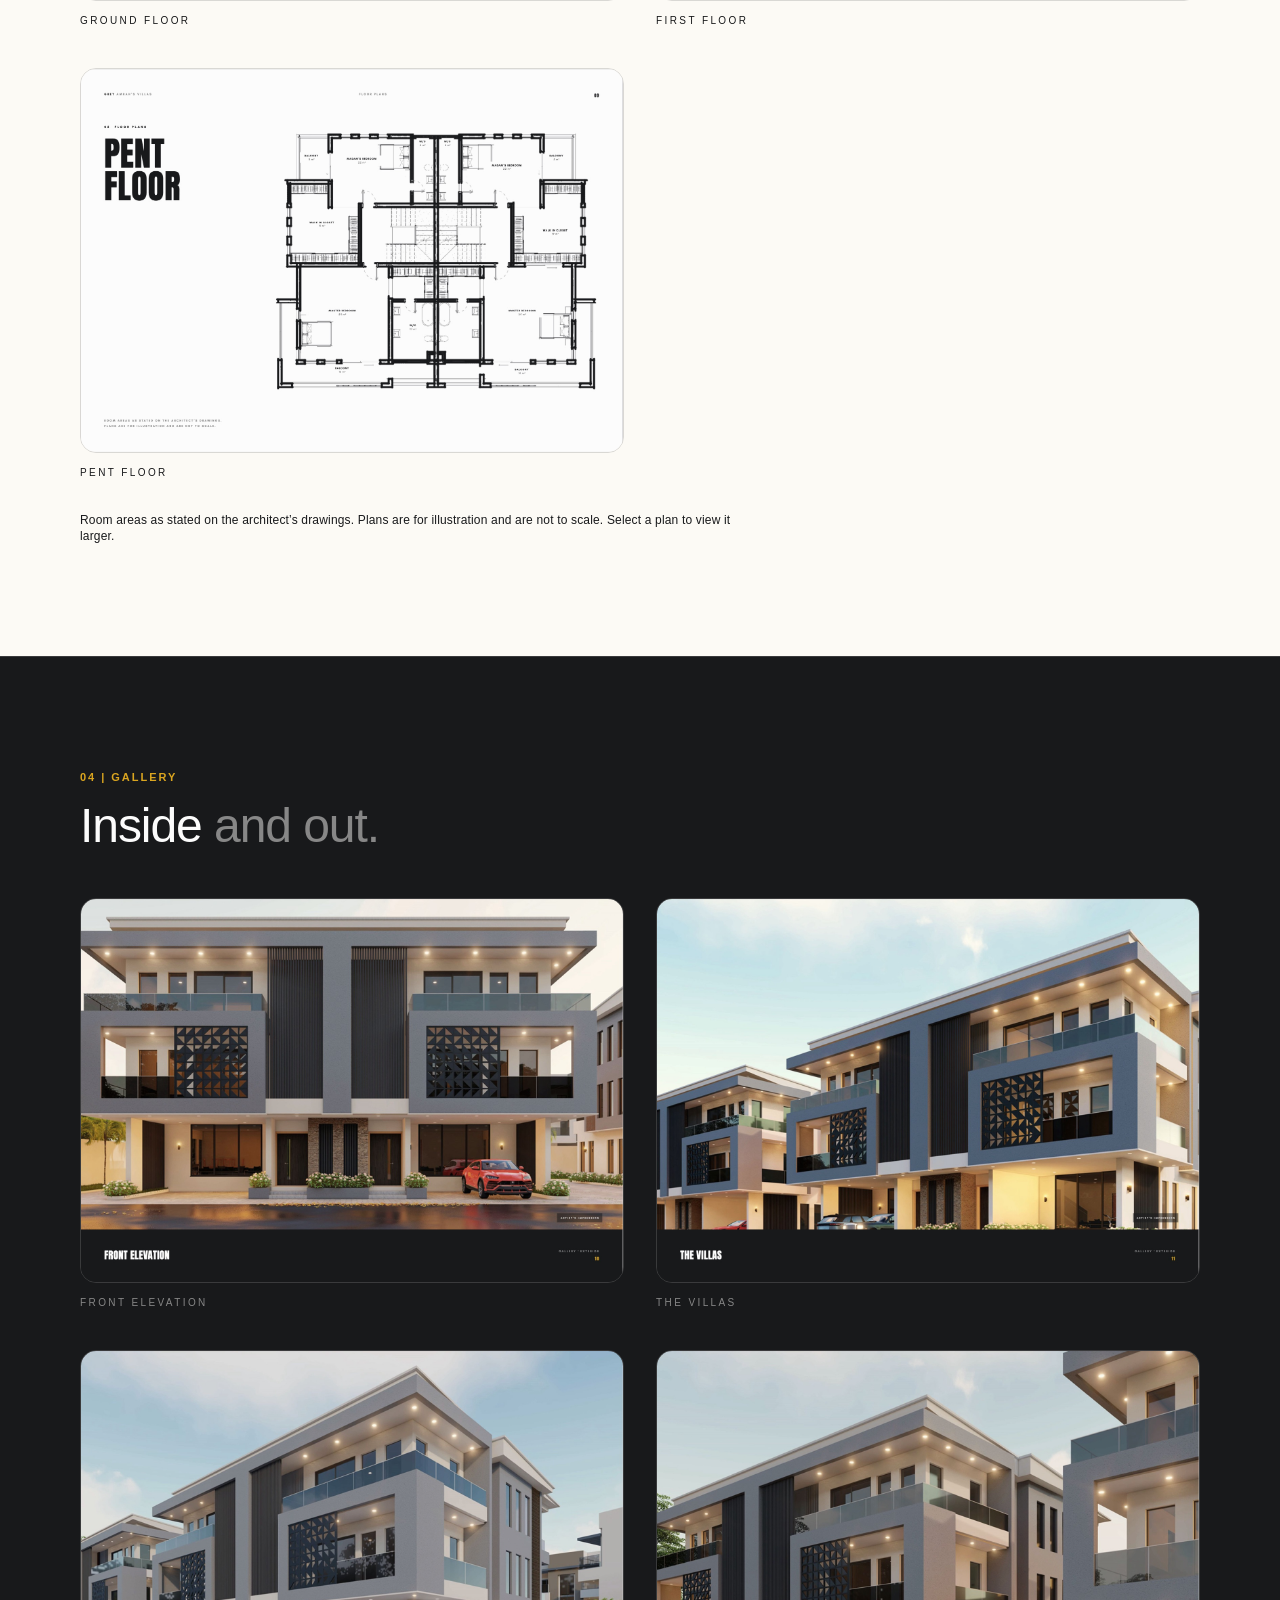
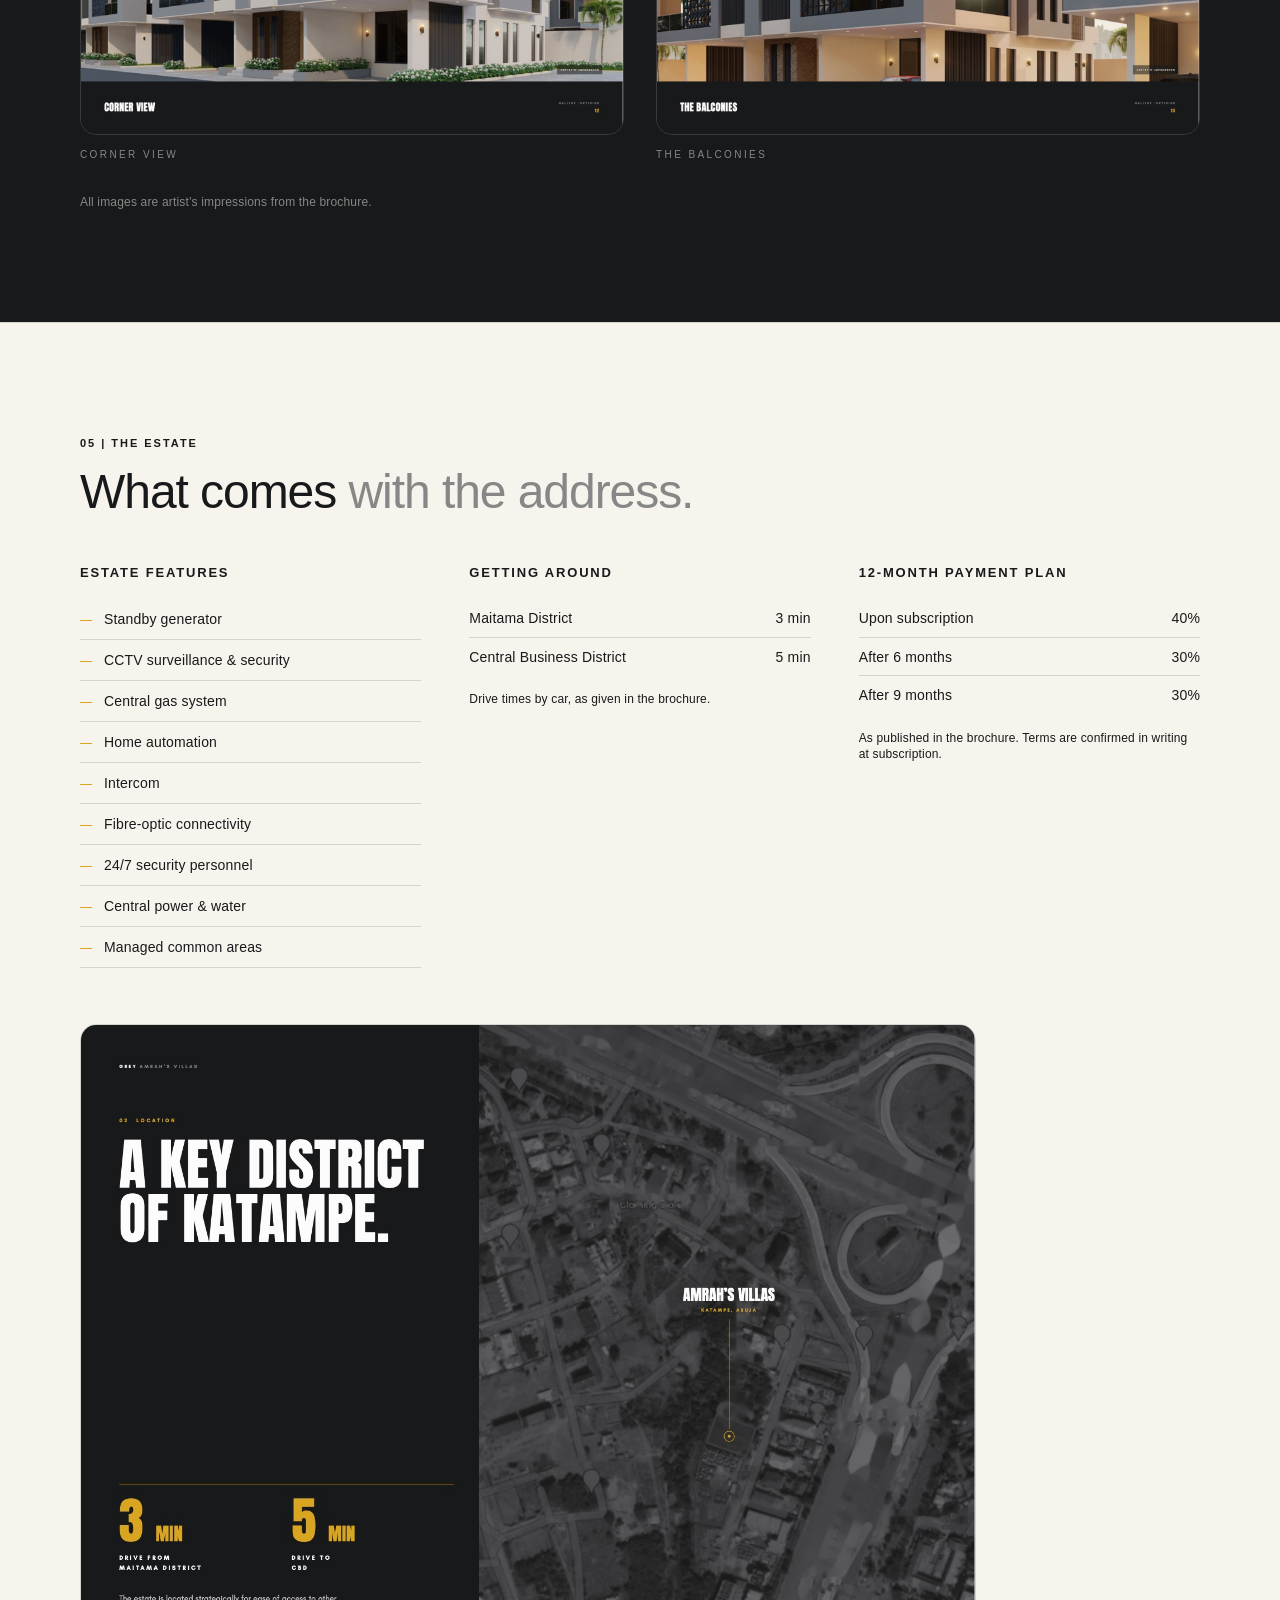
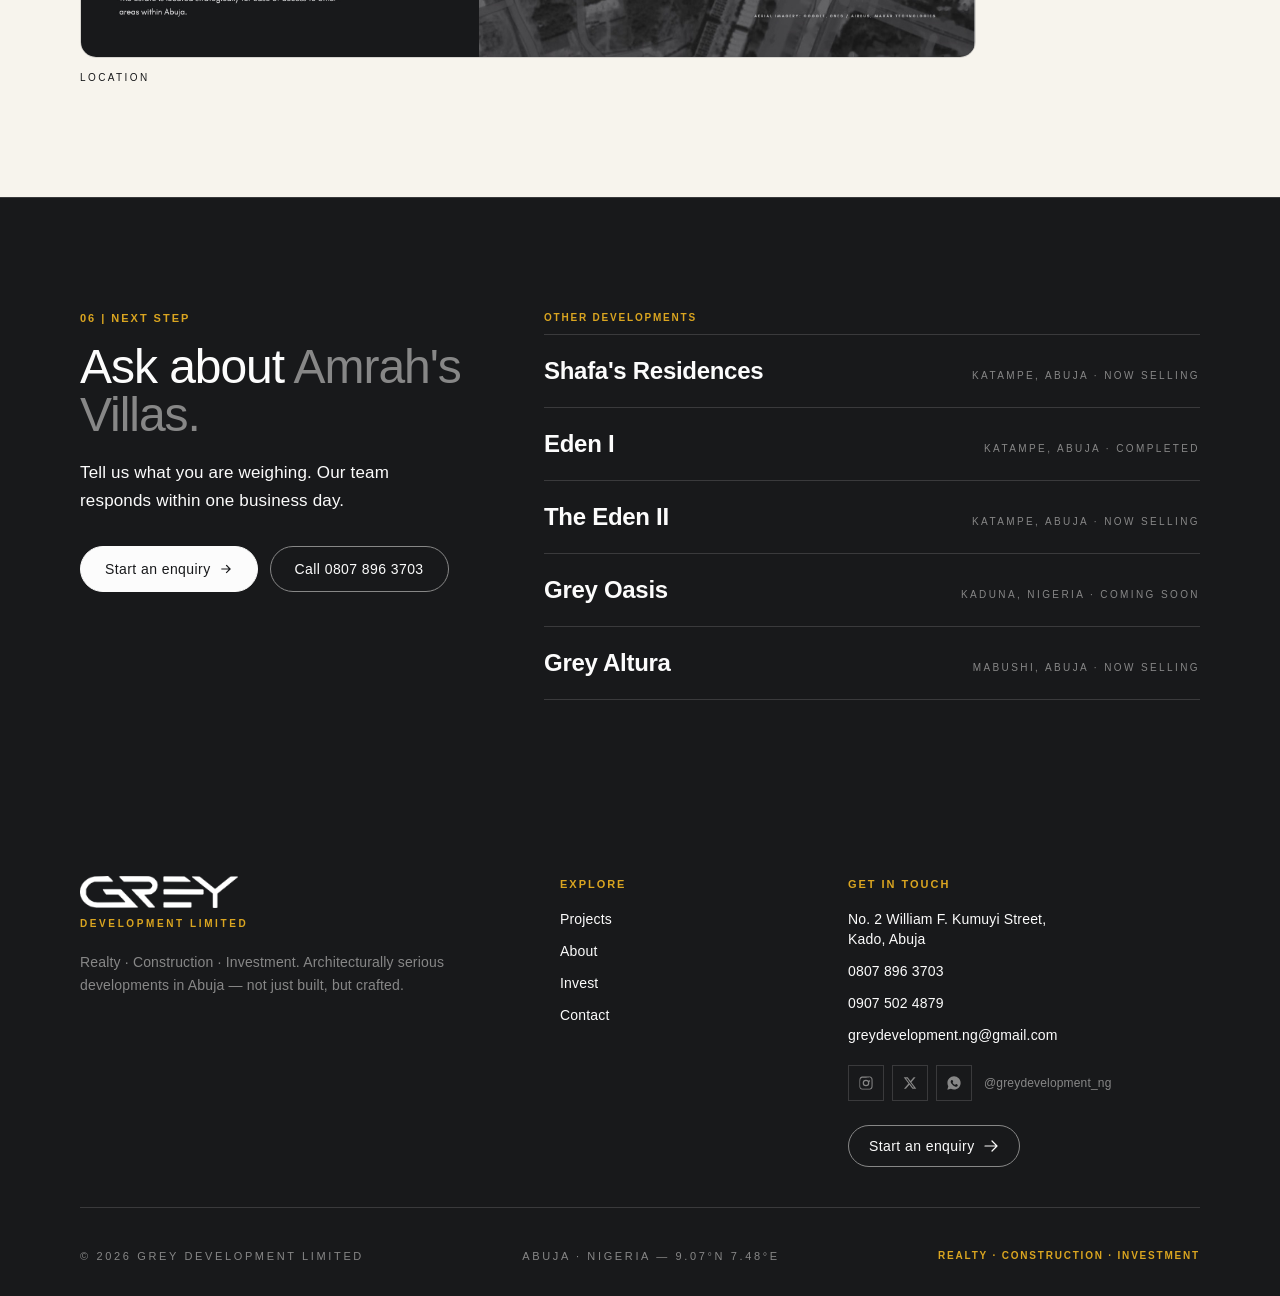
==== commit 3b2a2d11: "Add unit pop-ups for three more developments, FAQ, image viewer, maps and share image Units & plans " ====
--- a/developments/amrahs-villas/index.html
+++ b/developments/amrahs-villas/index.html
@@ -305,6 +305,26 @@
       #home.is-playing .hero-slide.is-active { transform:none; }
     }
 
+    /* ---- Image viewer (development pages): a native <dialog>, so focus is trapped and
+       Escape closes it without script. Without script the links simply open the image. */
+    .lb { border:0; padding:0; margin:0; background:transparent; color: var(--offwhite);
+          width:100vw; height:100dvh; max-width:none; max-height:none; overflow:hidden; }
+    .lb::backdrop { background: rgba(24,25,27,.95); }
+    .lb figure { margin:0; height:100%; display:flex; flex-direction:column; align-items:center; justify-content:center;
+                 gap:1rem; padding:4.5rem 5.5rem 1.5rem; }
+    .lb img { max-width:100%; max-height:calc(100dvh - 9rem); width:auto; height:auto; object-fit:contain; border-radius:10px; }
+    .lb figcaption { display:flex; gap:1.25rem; font-size:11px; letter-spacing:.18em; text-transform:uppercase; }
+    .lb figcaption .n { color: var(--grey); font-variant-numeric: tabular-nums; }
+    .lb button { position:absolute; width:2.75rem; height:2.75rem; border-radius:50%; display:grid; place-items:center;
+                 border:1px solid rgba(252,252,252,.3); background: rgba(24,25,27,.6); color: var(--offwhite); cursor:pointer;
+                 transition: border-color .16s ease, color .16s ease; }
+    .lb button:hover { border-color: var(--gold); color: var(--gold); }
+    .lb .x { top:1rem; right:1rem; } .lb .prev { left:1rem; top:50%; margin-top:-1.375rem; } .lb .next { right:1rem; top:50%; margin-top:-1.375rem; }
+    @media (max-width:640px){
+      .lb figure { padding:4.5rem 1rem 5rem; }
+      .lb .prev, .lb .next { top:auto; bottom:1rem; margin-top:0; }
+    }
+
     /* Scroll cue — a hairline rule and a word, as in the reference */
     .scrollcue { display:flex; flex-direction:column; align-items:center; gap:.65rem; }
     .scrollcue .rule { width:1px; height:40px; background: linear-gradient(to bottom, transparent, var(--offwhite)); }
@@ -520,7 +540,7 @@
       .spinner { animation-duration:1.4s; }
     }
   </style>
-  <link rel="stylesheet" href="/assets/tailwind.css?v=fa5c076d" />
+  <link rel="stylesheet" href="/assets/tailwind.css?v=ba1e2676" />
 </head>
 
 <body class="bg-ink text-body">
@@ -571,7 +591,7 @@
           <div>
             <span class="hero-in inline-block eyebrow text-[10px] px-3 py-1.5 rounded-full border border-gold/40 text-gold" style="animation-delay:.08s">Now selling</span>
             <h1 class="hero-in display display--hero text-offwhite mt-6" style="animation-delay:.16s">Amrah&#x27;s Villas</h1>
-            <p class="hero-in mono text-[11px] uppercase tracking-[0.18em] text-muted mt-5" style="animation-delay:.24s">Katampe, Abuja</p>
+            <p class="hero-in mono text-[11px] uppercase tracking-[0.18em] text-muted mt-5" style="animation-delay:.24s">Katampe, Abuja — 3 min Maitama, 5 min CBD</p>
             <p class="hero-in text-offwhite/80 mt-6 max-w-xl leading-relaxed" style="animation-delay:.32s">A collection of semi-detached duplex residences in Katampe — fully serviced with power, water, gas and home automation.</p>
             <div class="hero-in flex flex-wrap items-center gap-3 mt-9" style="animation-delay:.4s">
               <a href="/?interest=Amrah%27s%20Villas#contact" class="btn btn-invert inline-flex items-center gap-2 px-6 py-3 text-sm">Enquire <svg class="w-3.5 h-3.5" viewBox="0 0 24 24" fill="none" stroke="currentColor" stroke-width="2" stroke-linecap="square" aria-hidden="true"><path d="M5 12h14M13 6l6 6-6 6"/></svg></a>
@@ -624,15 +644,15 @@
       <div class="mx-auto max-w-[1440px] px-5 sm:px-8 lg:px-20">
         <p class="reveal eyebrow text-[11px] mb-4">03 | Floor plans</p>
         <h2 class="reveal display text-3xl sm:text-5xl text-porcelain mb-12">Drawn before <span class="gradword">it is built.</span></h2>
-        <div class="grid md:grid-cols-2 gap-x-8 gap-y-10"><figure class="reveal"><a href="/assets/projects/amrahs-villas/plan-p07.jpg" target="_blank" rel="noopener" class="gal block border border-line" aria-label="Ground floor — open full size"><img src="/assets/projects/amrahs-villas/plan-p07.jpg" width="1600" height="1131" alt="Amrah&#x27;s Villas — Ground floor, floor plan" loading="lazy" decoding="async" class="w-full h-auto block" /></a><figcaption class="mono text-[10px] uppercase tracking-[0.18em] text-muted mt-3">Ground floor</figcaption></figure><figure class="reveal" data-delay=1><a href="/assets/projects/amrahs-villas/plan-p08.jpg" target="_blank" rel="noopener" class="gal block border border-line" aria-label="First floor — open full size"><img src="/assets/projects/amrahs-villas/plan-p08.jpg" width="1600" height="1131" alt="Amrah&#x27;s Villas — First floor, floor plan" loading="lazy" decoding="async" class="w-full h-auto block" /></a><figcaption class="mono text-[10px] uppercase tracking-[0.18em] text-muted mt-3">First floor</figcaption></figure><figure class="reveal"><a href="/assets/projects/amrahs-villas/plan-p09.jpg" target="_blank" rel="noopener" class="gal block border border-line" aria-label="Pent floor — open full size"><img src="/assets/projects/amrahs-villas/plan-p09.jpg" width="1600" height="1131" alt="Amrah&#x27;s Villas — Pent floor, floor plan" loading="lazy" decoding="async" class="w-full h-auto block" /></a><figcaption class="mono text-[10px] uppercase tracking-[0.18em] text-muted mt-3">Pent floor</figcaption></figure></div>
-        <p class="reveal text-muted text-xs mt-8 max-w-2xl">Room areas as stated on the architect’s drawings. Plans are for illustration and are not to scale. Select a plan to open it full size.</p>
+        <div class="grid md:grid-cols-2 gap-x-8 gap-y-10"><figure class="reveal"><a href="/assets/projects/amrahs-villas/plan-p07.jpg" target="_blank" rel="noopener" class="gal block border border-line" data-lb data-cap="Ground floor" aria-label="Ground floor — view larger"><img src="/assets/projects/amrahs-villas/plan-p07.jpg" width="1600" height="1131" alt="Amrah&#x27;s Villas — Ground floor, floor plan" loading="lazy" decoding="async" class="w-full h-auto block" /></a><figcaption class="mono text-[10px] uppercase tracking-[0.18em] text-muted mt-3">Ground floor</figcaption></figure><figure class="reveal" data-delay=1><a href="/assets/projects/amrahs-villas/plan-p08.jpg" target="_blank" rel="noopener" class="gal block border border-line" data-lb data-cap="First floor" aria-label="First floor — view larger"><img src="/assets/projects/amrahs-villas/plan-p08.jpg" width="1600" height="1131" alt="Amrah&#x27;s Villas — First floor, floor plan" loading="lazy" decoding="async" class="w-full h-auto block" /></a><figcaption class="mono text-[10px] uppercase tracking-[0.18em] text-muted mt-3">First floor</figcaption></figure><figure class="reveal"><a href="/assets/projects/amrahs-villas/plan-p09.jpg" target="_blank" rel="noopener" class="gal block border border-line" data-lb data-cap="Pent floor" aria-label="Pent floor — view larger"><img src="/assets/projects/amrahs-villas/plan-p09.jpg" width="1600" height="1131" alt="Amrah&#x27;s Villas — Pent floor, floor plan" loading="lazy" decoding="async" class="w-full h-auto block" /></a><figcaption class="mono text-[10px] uppercase tracking-[0.18em] text-muted mt-3">Pent floor</figcaption></figure></div>
+        <p class="reveal text-muted text-xs mt-8 max-w-2xl">Room areas as stated on the architect’s drawings. Plans are for illustration and are not to scale. Select a plan to view it larger.</p>
       </div>
     </section>
     <section class="on-void relative py-20 sm:py-28 bg-void border-t border-line">
       <div class="mx-auto max-w-[1440px] px-5 sm:px-8 lg:px-20">
         <p class="reveal eyebrow text-[11px] mb-4">04 | Gallery</p>
         <h2 class="reveal display text-3xl sm:text-5xl mb-12">Inside <span class="gradword">and out.</span></h2>
-        <div class="grid md:grid-cols-2 gap-x-8 gap-y-10"><figure class="reveal"><a href="/assets/projects/amrahs-villas/gall-p10.jpg" target="_blank" rel="noopener" class="gal block border border-line" aria-label="Front elevation — open full size"><img src="/assets/projects/amrahs-villas/gall-p10.jpg" width="1600" height="1131" alt="Amrah&#x27;s Villas — Front elevation, artist’s impression" loading="lazy" decoding="async" class="w-full h-auto block" /></a><figcaption class="mono text-[10px] uppercase tracking-[0.18em] text-muted mt-3">Front elevation</figcaption></figure><figure class="reveal" data-delay=1><a href="/assets/projects/amrahs-villas/gall-p11.jpg" target="_blank" rel="noopener" class="gal block border border-line" aria-label="The villas — open full size"><img src="/assets/projects/amrahs-villas/gall-p11.jpg" width="1600" height="1131" alt="Amrah&#x27;s Villas — The villas, artist’s impression" loading="lazy" decoding="async" class="w-full h-auto block" /></a><figcaption class="mono text-[10px] uppercase tracking-[0.18em] text-muted mt-3">The villas</figcaption></figure><figure class="reveal"><a href="/assets/projects/amrahs-villas/gall-p12.jpg" target="_blank" rel="noopener" class="gal block border border-line" aria-label="Corner view — open full size"><img src="/assets/projects/amrahs-villas/gall-p12.jpg" width="1600" height="1131" alt="Amrah&#x27;s Villas — Corner view, artist’s impression" loading="lazy" decoding="async" class="w-full h-auto block" /></a><figcaption class="mono text-[10px] uppercase tracking-[0.18em] text-muted mt-3">Corner view</figcaption></figure><figure class="reveal" data-delay=1><a href="/assets/projects/amrahs-villas/gall-p13.jpg" target="_blank" rel="noopener" class="gal block border border-line" aria-label="The balconies — open full size"><img src="/assets/projects/amrahs-villas/gall-p13.jpg" width="1600" height="1131" alt="Amrah&#x27;s Villas — The balconies, artist’s impression" loading="lazy" decoding="async" class="w-full h-auto block" /></a><figcaption class="mono text-[10px] uppercase tracking-[0.18em] text-muted mt-3">The balconies</figcaption></figure></div>
+        <div class="grid md:grid-cols-2 gap-x-8 gap-y-10"><figure class="reveal"><a href="/assets/projects/amrahs-villas/gall-p10.jpg" target="_blank" rel="noopener" class="gal block border border-line" data-lb data-cap="Front elevation" aria-label="Front elevation — view larger"><img src="/assets/projects/amrahs-villas/gall-p10.jpg" width="1600" height="1131" alt="Amrah&#x27;s Villas — Front elevation, artist’s impression" loading="lazy" decoding="async" class="w-full h-auto block" /></a><figcaption class="mono text-[10px] uppercase tracking-[0.18em] text-muted mt-3">Front elevation</figcaption></figure><figure class="reveal" data-delay=1><a href="/assets/projects/amrahs-villas/gall-p11.jpg" target="_blank" rel="noopener" class="gal block border border-line" data-lb data-cap="The villas" aria-label="The villas — view larger"><img src="/assets/projects/amrahs-villas/gall-p11.jpg" width="1600" height="1131" alt="Amrah&#x27;s Villas — The villas, artist’s impression" loading="lazy" decoding="async" class="w-full h-auto block" /></a><figcaption class="mono text-[10px] uppercase tracking-[0.18em] text-muted mt-3">The villas</figcaption></figure><figure class="reveal"><a href="/assets/projects/amrahs-villas/gall-p12.jpg" target="_blank" rel="noopener" class="gal block border border-line" data-lb data-cap="Corner view" aria-label="Corner view — view larger"><img src="/assets/projects/amrahs-villas/gall-p12.jpg" width="1600" height="1131" alt="Amrah&#x27;s Villas — Corner view, artist’s impression" loading="lazy" decoding="async" class="w-full h-auto block" /></a><figcaption class="mono text-[10px] uppercase tracking-[0.18em] text-muted mt-3">Corner view</figcaption></figure><figure class="reveal" data-delay=1><a href="/assets/projects/amrahs-villas/gall-p13.jpg" target="_blank" rel="noopener" class="gal block border border-line" data-lb data-cap="The balconies" aria-label="The balconies — view larger"><img src="/assets/projects/amrahs-villas/gall-p13.jpg" width="1600" height="1131" alt="Amrah&#x27;s Villas — The balconies, artist’s impression" loading="lazy" decoding="async" class="w-full h-auto block" /></a><figcaption class="mono text-[10px] uppercase tracking-[0.18em] text-muted mt-3">The balconies</figcaption></figure></div>
         <p class="reveal text-muted text-xs mt-8 max-w-2xl">All images are artist’s impressions from the brochure.</p>
       </div>
     </section>
@@ -641,6 +661,7 @@
         <p class="reveal eyebrow text-[11px] mb-4">05 | The estate</p>
         <h2 class="reveal display text-3xl sm:text-5xl text-porcelain mb-12">What comes <span class="gradword">with the address.</span></h2>
         <div class="grid md:grid-cols-2 lg:grid-cols-3 gap-x-12 gap-y-12"><div class="reveal"><h3 class="h3 mb-4">Estate features</h3><ul><li class="flex gap-3 text-sm text-body py-2.5 border-b border-line"><span class="mt-[11px] w-3 h-px bg-gold shrink-0"></span>Standby generator</li><li class="flex gap-3 text-sm text-body py-2.5 border-b border-line"><span class="mt-[11px] w-3 h-px bg-gold shrink-0"></span>CCTV surveillance &amp; security</li><li class="flex gap-3 text-sm text-body py-2.5 border-b border-line"><span class="mt-[11px] w-3 h-px bg-gold shrink-0"></span>Central gas system</li><li class="flex gap-3 text-sm text-body py-2.5 border-b border-line"><span class="mt-[11px] w-3 h-px bg-gold shrink-0"></span>Home automation</li><li class="flex gap-3 text-sm text-body py-2.5 border-b border-line"><span class="mt-[11px] w-3 h-px bg-gold shrink-0"></span>Intercom</li><li class="flex gap-3 text-sm text-body py-2.5 border-b border-line"><span class="mt-[11px] w-3 h-px bg-gold shrink-0"></span>Fibre-optic connectivity</li><li class="flex gap-3 text-sm text-body py-2.5 border-b border-line"><span class="mt-[11px] w-3 h-px bg-gold shrink-0"></span>24/7 security personnel</li><li class="flex gap-3 text-sm text-body py-2.5 border-b border-line"><span class="mt-[11px] w-3 h-px bg-gold shrink-0"></span>Central power &amp; water</li><li class="flex gap-3 text-sm text-body py-2.5 border-b border-line"><span class="mt-[11px] w-3 h-px bg-gold shrink-0"></span>Managed common areas</li></ul></div><div class="reveal" data-delay="1"><h3 class="h3 mb-4">Getting around</h3><dl><div class="uspec text-sm"><dt>Maitama District</dt><dd>3 min</dd></div><div class="uspec text-sm"><dt>Central Business District</dt><dd>5 min</dd></div></dl><p class="text-muted text-xs mt-4">Drive times by car, as given in the brochure.</p></div><div class="reveal" data-delay="2"><h3 class="h3 mb-4">12-month payment plan</h3><dl><div class="uspec text-sm"><dt>Upon subscription</dt><dd>40%</dd></div><div class="uspec text-sm"><dt>After 6 months</dt><dd>30%</dd></div><div class="uspec text-sm"><dt>After 9 months</dt><dd>30%</dd></div></dl><p class="text-muted text-xs mt-4">As published in the brochure. Terms are confirmed in writing at subscription.</p></div></div>
+        <div class="max-w-4xl mt-14"><figure class="reveal"><a href="/assets/projects/amrahs-villas/map-p04.jpg" target="_blank" rel="noopener" class="gal block border border-line" data-lb data-cap="Location" aria-label="Location — view larger"><img src="/assets/projects/amrahs-villas/map-p04.jpg" width="1600" height="1131" alt="Amrah&#x27;s Villas — Location, location map from the brochure" loading="lazy" decoding="async" class="w-full h-auto block" /></a><figcaption class="mono text-[10px] uppercase tracking-[0.18em] text-muted mt-3">Location</figcaption></figure></div>
       </div>
     </section>
 
@@ -722,6 +743,13 @@
     </div>
   </footer>
 
+  <dialog id="lb" class="lb" aria-label="Image viewer">
+    <button type="button" class="x" data-lb-close aria-label="Close viewer"><svg class="w-4 h-4" viewBox="0 0 24 24" fill="none" stroke="currentColor" stroke-width="2" aria-hidden="true"><path d="M5 5l14 14M19 5L5 19"/></svg></button>
+    <button type="button" class="prev" data-lb-step="-1" aria-label="Previous image"><svg class="w-4 h-4" viewBox="0 0 24 24" fill="none" stroke="currentColor" stroke-width="2" aria-hidden="true"><path d="M19 12H5M11 6l-6 6 6 6"/></svg></button>
+    <button type="button" class="next" data-lb-step="1" aria-label="Next image"><svg class="w-4 h-4" viewBox="0 0 24 24" fill="none" stroke="currentColor" stroke-width="2" aria-hidden="true"><path d="M5 12h14M13 6l6 6-6 6"/></svg></button>
+    <figure><img id="lbImg" alt="" /><figcaption><span id="lbCap"></span><span class="n" id="lbN"></span></figcaption></figure>
+  </dialog>
+
   <script>
     (() => {
       const header = document.getElementById('siteHeader');
@@ -742,6 +770,33 @@
         const now = new Date(), mi = MONTHS.indexOf(m[1].toUpperCase());
         const past = mi >= 0 && new Date(+m[2], mi, 1) < new Date(now.getFullYear(), now.getMonth(), 1);
         t.textContent = past ? 'Schedule on request' : m[1].charAt(0) + m[1].slice(1).toLowerCase() + ' ' + m[2];
+      }
+
+      // Image viewer: plans, gallery and map open in a dialog with previous / next.
+      const lb = document.getElementById('lb'), links = [...document.querySelectorAll('a[data-lb]')];
+      if (lb && lb.showModal && links.length) {
+        const img = document.getElementById('lbImg'), cap = document.getElementById('lbCap'), cnt = document.getElementById('lbN');
+        let at = 0;
+        const go = (n) => {
+          at = (n + links.length) % links.length; const a = links[at];
+          img.src = a.href; img.alt = a.querySelector('img').alt;
+          cap.textContent = a.dataset.cap; cnt.textContent = (at + 1) + ' / ' + links.length;
+        };
+        links.forEach((a, n) => a.addEventListener('click', (ev) => {
+          if (ev.metaKey || ev.ctrlKey || ev.shiftKey) return;   // let "open in new tab" through
+          ev.preventDefault(); go(n); lb.showModal();
+        }));
+        lb.querySelectorAll('[data-lb-step]').forEach(b => b.addEventListener('click', () => go(at + (+b.dataset.lbStep))));
+        lb.querySelector('[data-lb-close]').addEventListener('click', () => lb.close());
+        lb.addEventListener('click', (ev) => { if (ev.target === lb || ev.target.tagName === 'FIGURE') lb.close(); });
+        lb.addEventListener('keydown', (ev) => { if (ev.key === 'ArrowRight') go(at + 1); if (ev.key === 'ArrowLeft') go(at - 1); });
+        let x0 = null;
+        lb.addEventListener('touchstart', (ev) => { x0 = ev.touches[0].clientX; }, { passive: true });
+        lb.addEventListener('touchend', (ev) => {
+          if (x0 === null) return; const dx = ev.changedTouches[0].clientX - x0; x0 = null;
+          if (Math.abs(dx) > 50) go(at + (dx < 0 ? 1 : -1));
+        });
+        lb.addEventListener('close', () => { img.removeAttribute('src'); links[at].focus(); });
       }
 
       const reduce = window.matchMedia('(prefers-reduced-motion: reduce)').matches;
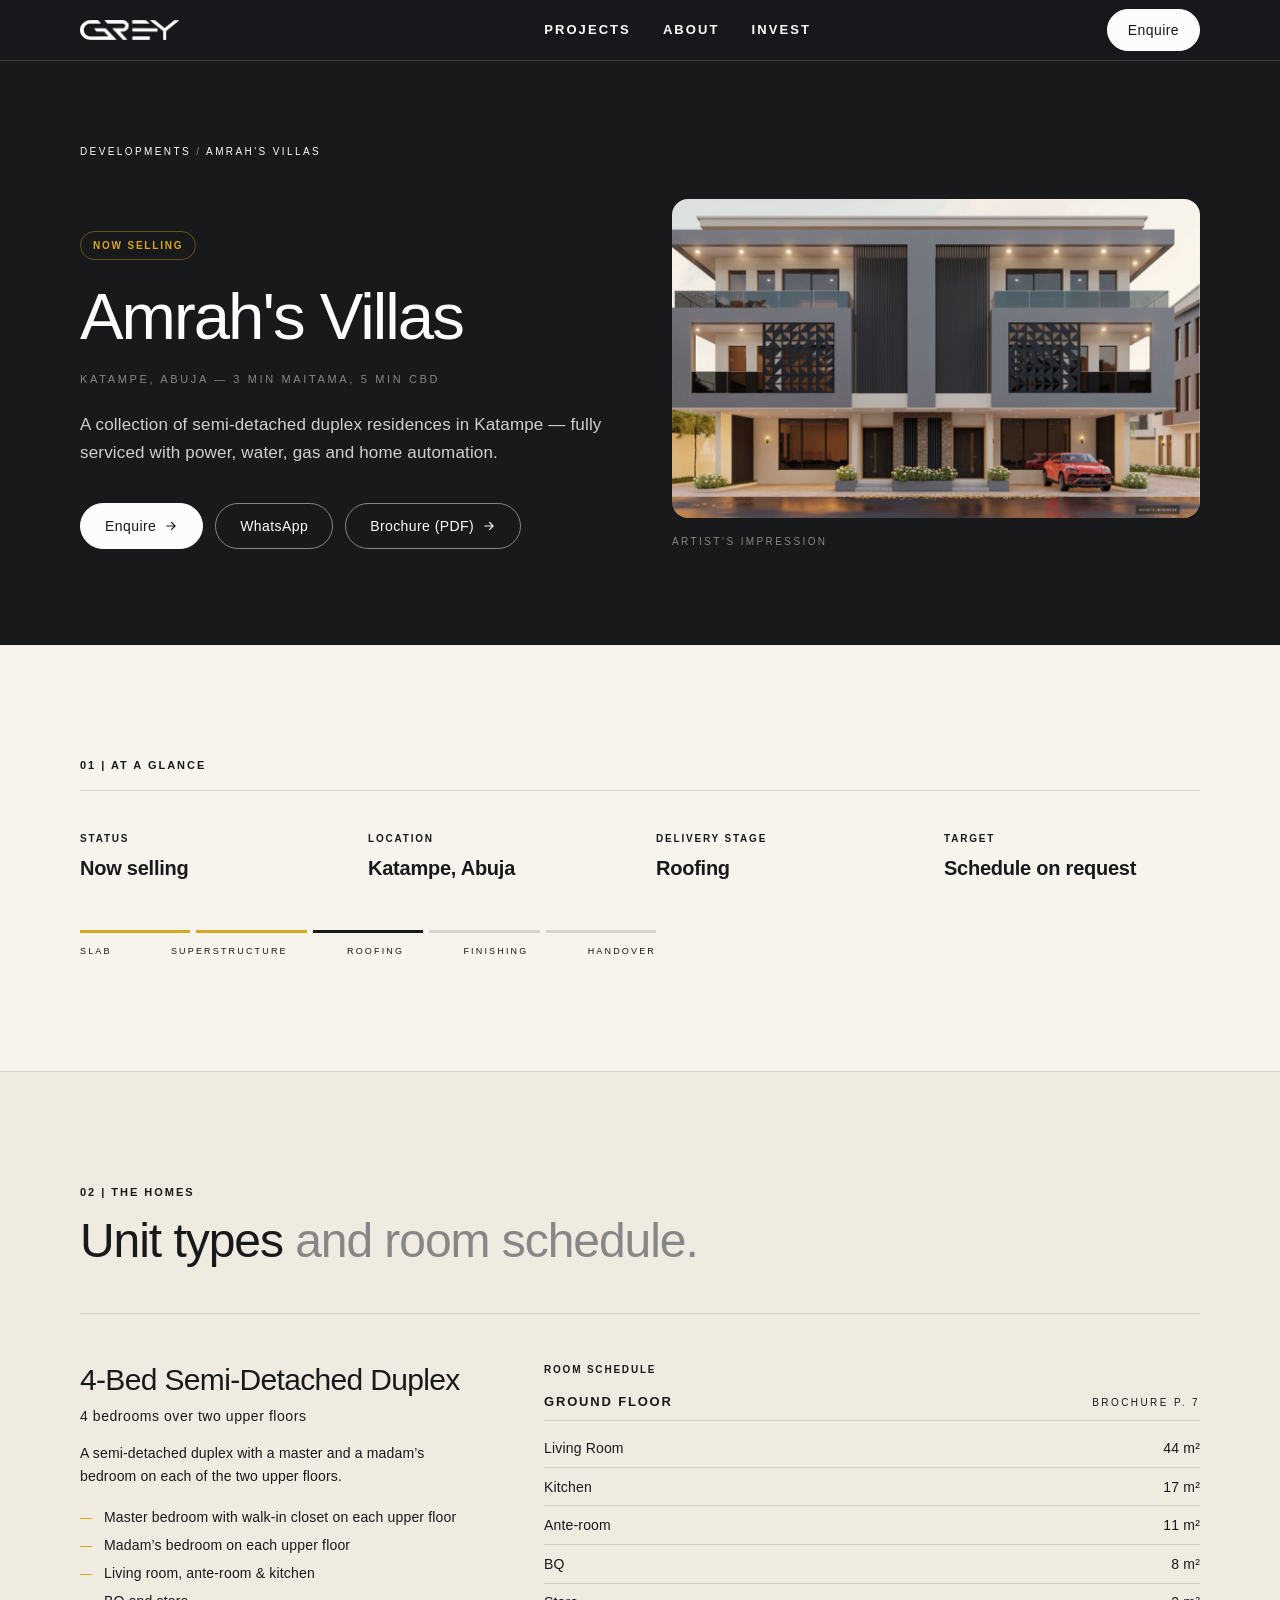
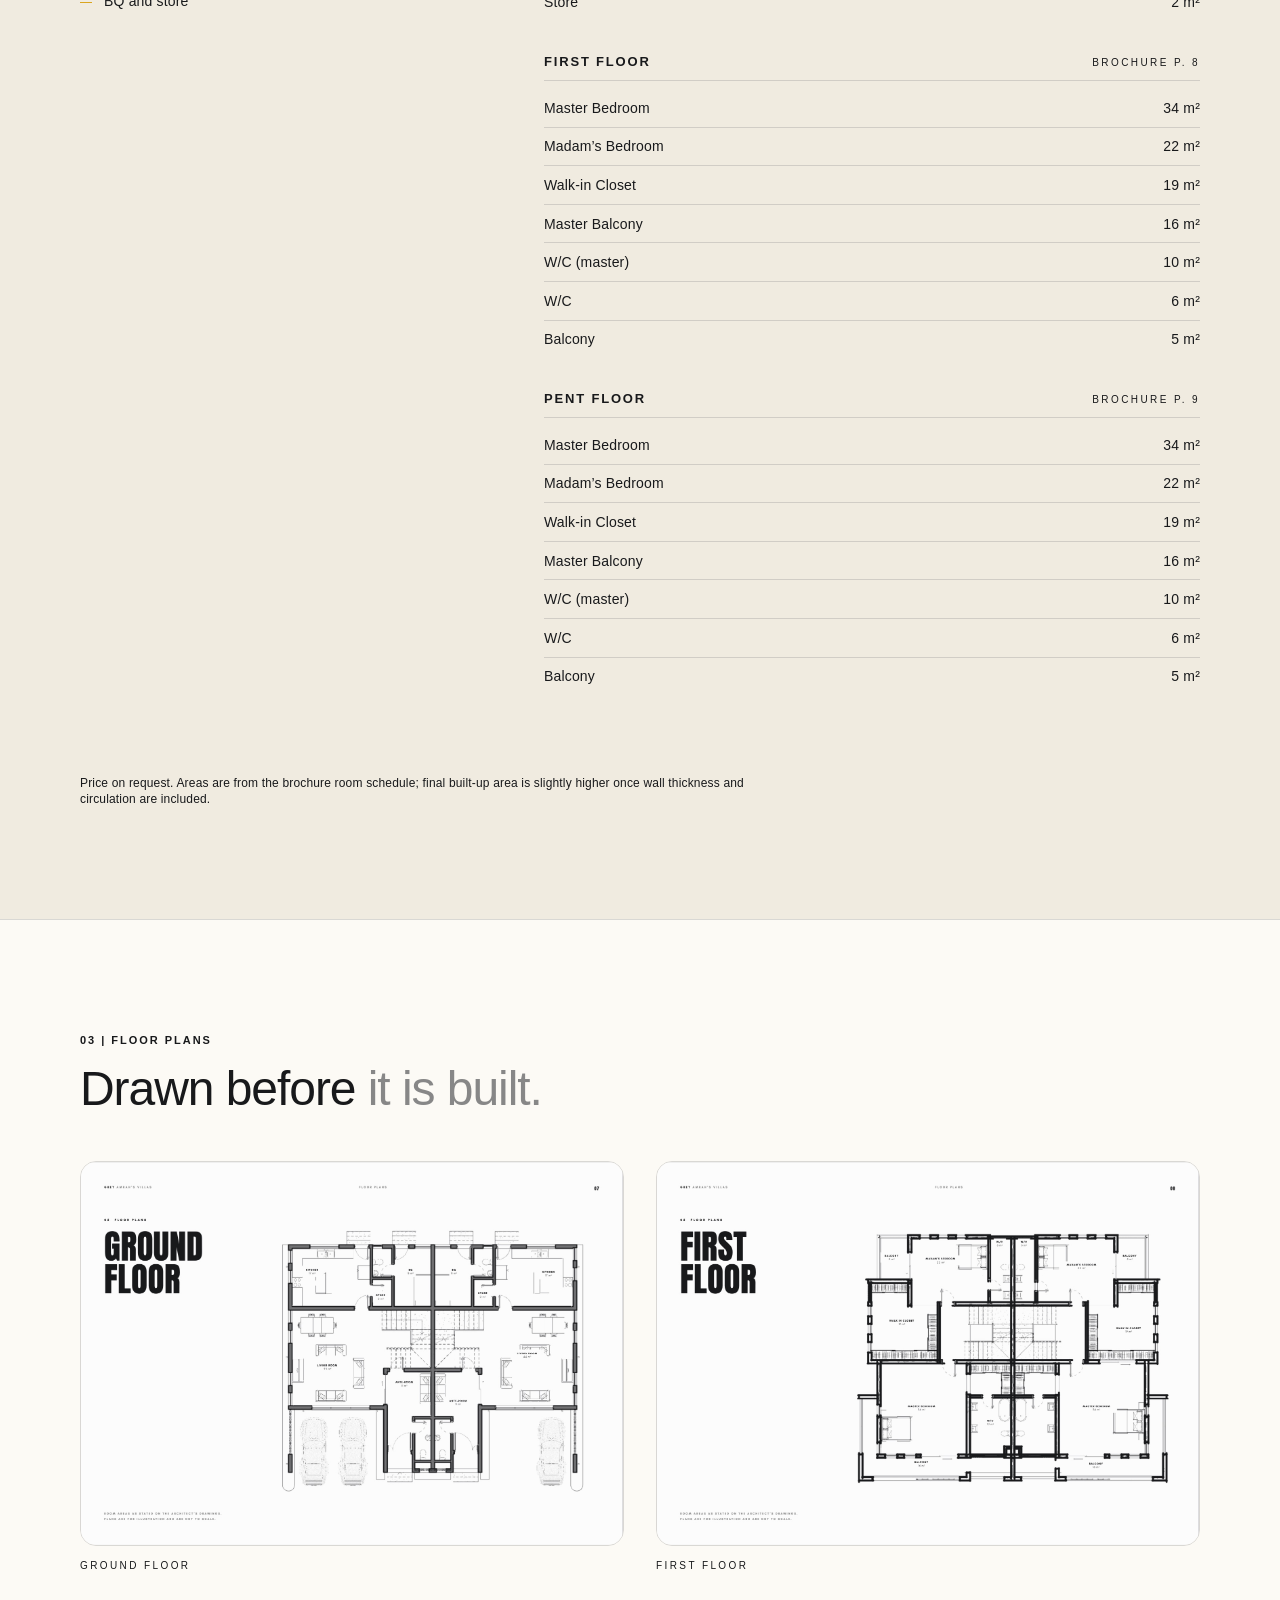
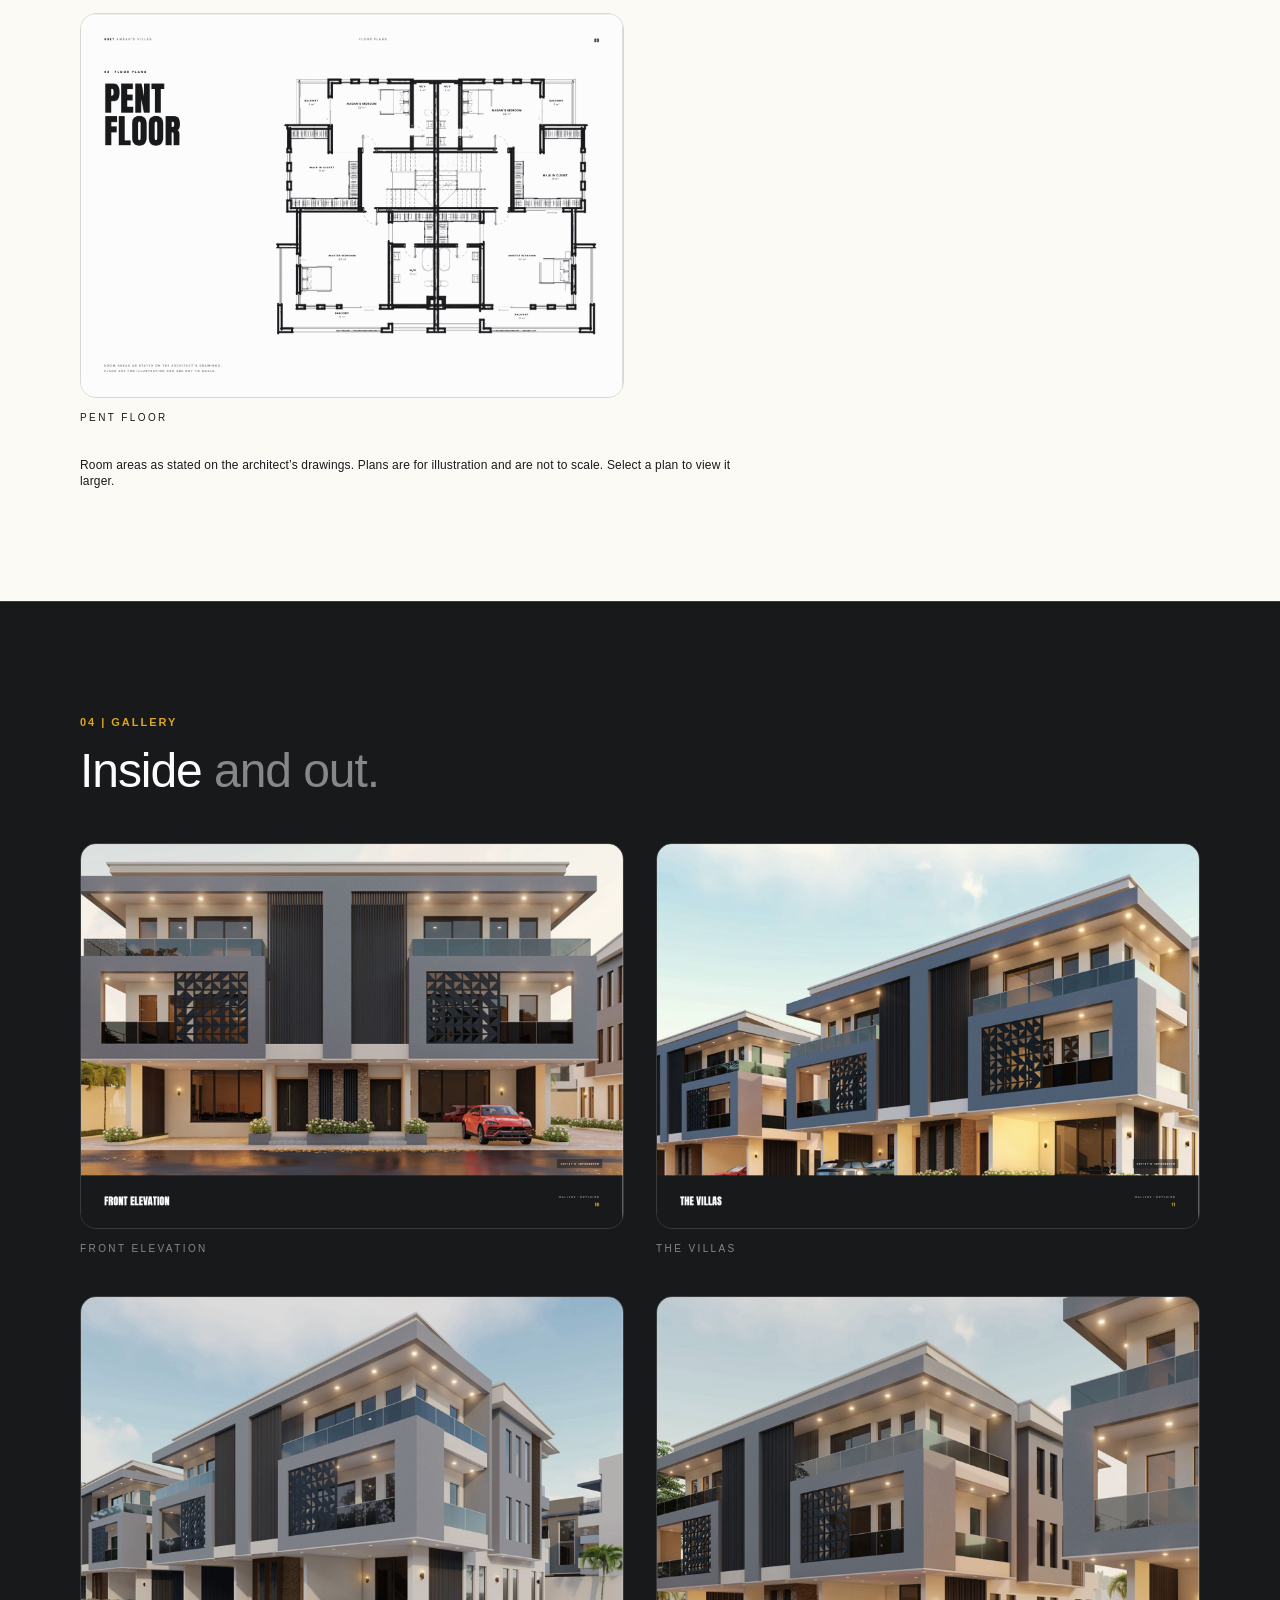
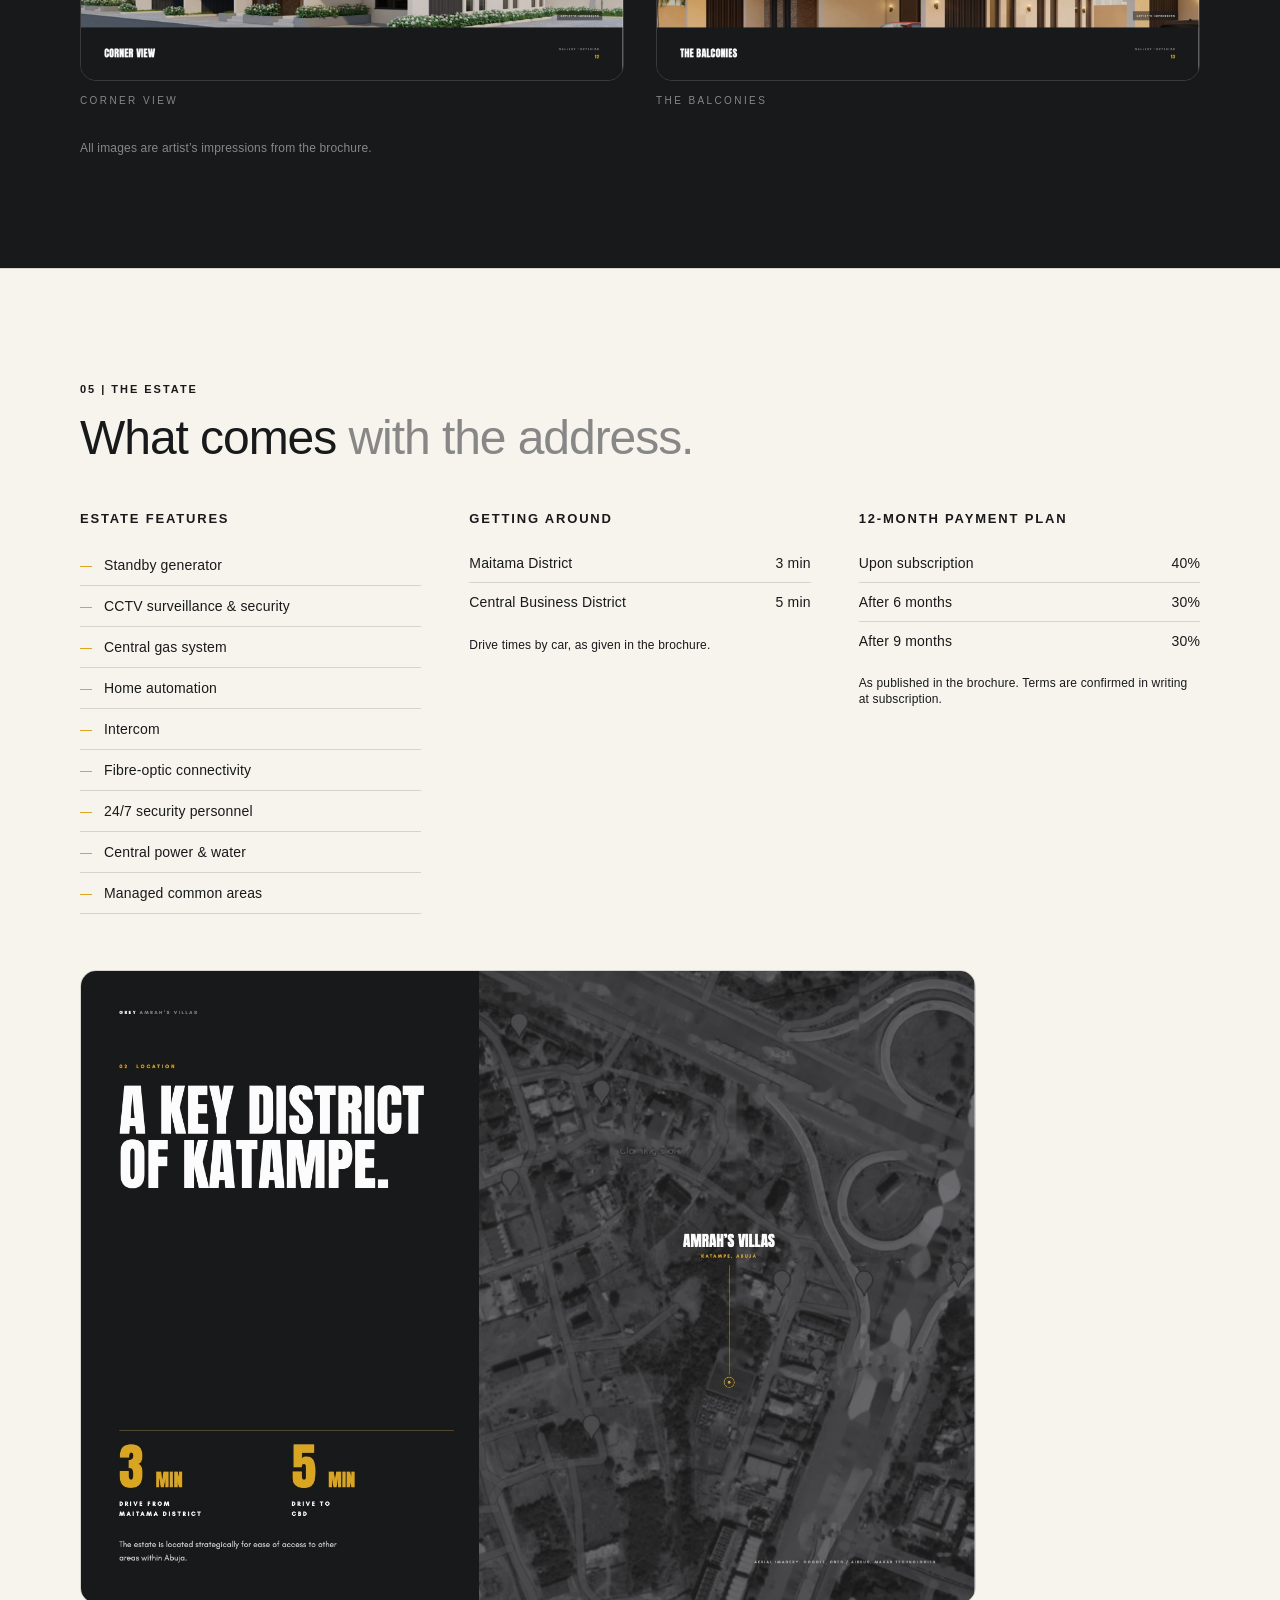
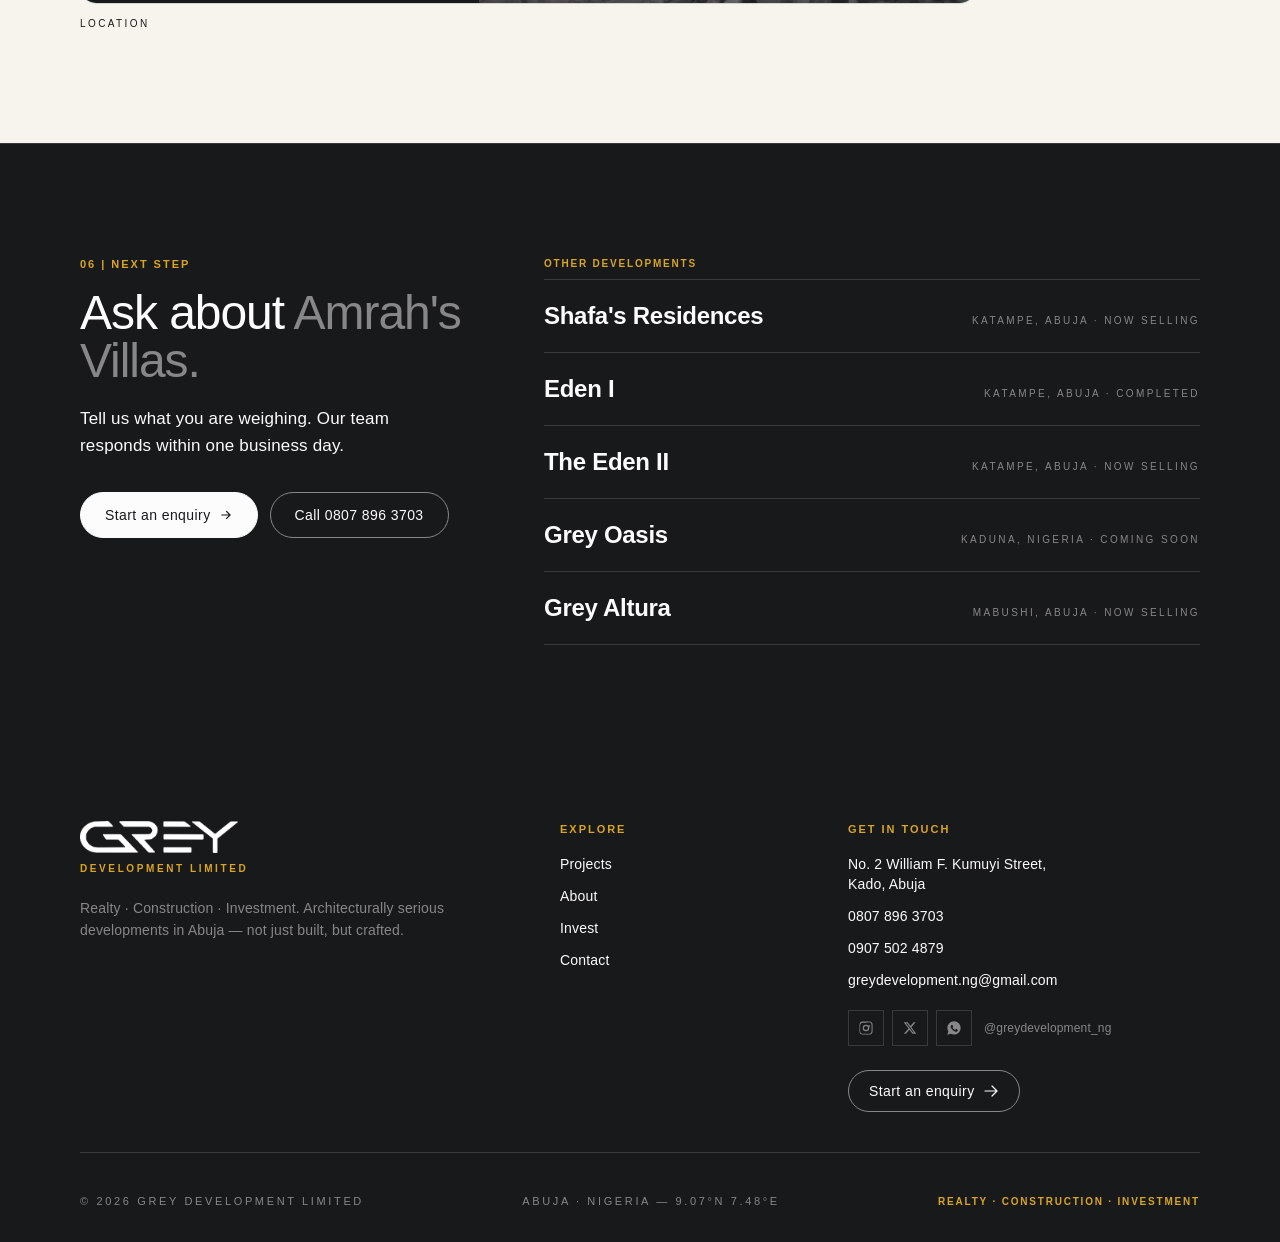
==== commit 38a43a26: "Use clean renders on the development cards, and fix issues found in a site audit Cards: the status b" ====
--- a/developments/amrahs-villas/index.html
+++ b/developments/amrahs-villas/index.html
@@ -8,7 +8,7 @@
   <meta name="description" content="A collection of semi-detached duplex residences in Katampe — fully serviced with power, water, gas and home automation." />
   <meta property="og:title" content="Amrah&#x27;s Villas — Katampe, Abuja" />
   <meta property="og:description" content="A collection of semi-detached duplex residences in Katampe — fully serviced with power, water, gas and home automation." />
-  <meta property="og:image" content="https://greydevelopmentng.com/assets/projects/amrahs-villas-cover.jpg" />
+  <meta property="og:image" content="https://greydevelopmentng.com/assets/projects/view-amrahs-villas-1100.jpg" />
   <meta property="og:url" content="https://greydevelopmentng.com/developments/amrahs-villas/" />
   <meta property="og:type" content="website" />
   <meta property="og:site_name" content="GREY Development Limited" />
@@ -25,7 +25,7 @@
       "url": "https://greydevelopmentng.com/developments/amrahs-villas/",
       "name": "Amrah's Villas — Katampe, Abuja | GREY Development Limited",
       "description": "A collection of semi-detached duplex residences in Katampe — fully serviced with power, water, gas and home automation.",
-      "primaryImageOfPage": "https://greydevelopmentng.com/assets/projects/amrahs-villas-cover.jpg",
+      "primaryImageOfPage": "https://greydevelopmentng.com/assets/projects/view-amrahs-villas-1100.jpg",
       "isPartOf": {
         "@id": "https://greydevelopmentng.com/#org"
       }
@@ -540,7 +540,7 @@
       .spinner { animation-duration:1.4s; }
     }
   </style>
-  <link rel="stylesheet" href="/assets/tailwind.css?v=ba1e2676" />
+  <link rel="stylesheet" href="/assets/tailwind.css?v=d27de5d7" />
 </head>
 
 <body class="bg-ink text-body">
@@ -549,7 +549,7 @@
   <header id="siteHeader" class="scrolled fixed top-0 inset-x-0 z-50 t-std">
     <nav class="mx-auto max-w-[1440px] px-5 sm:px-8 lg:px-20">
       <div class="navbar-inner flex items-center justify-between h-20">
-        <a href="/" class="flex flex-col items-start leading-none" aria-label="GREY Development Limited — home">
+        <a href="/" class="flex flex-col items-start justify-center leading-none min-h-[1.75rem]" aria-label="GREY Development Limited — home">
           <img src="/assets/grey-wordmark-white.png" alt="GREY" width="400" height="81" class="nav-logo h-6 sm:h-7 w-auto" />
           <span class="nav-desc eyebrow text-[9px] sm:text-[10px] mt-1.5 tracking-[0.26em]">Development Limited</span>
         </a>
@@ -600,7 +600,7 @@
             </div>
           </div>
           <figure class="hero-in" style="animation-delay:.3s">
-            <div class="gal"><img src="/assets/projects/amrahs-villas-cover-lg.jpg" width="1400" height="990" srcset="/assets/projects/amrahs-villas-cover.jpg 1000w, /assets/projects/amrahs-villas-cover-lg.jpg 1400w" sizes="(min-width:1024px) 46vw, 92vw" alt="Amrah&#x27;s Villas brochure cover — semi-detached duplexes, Katampe, Abuja" fetchpriority="high" decoding="async" class="w-full h-auto block" /></div>
+            <div class="gal"><img src="/assets/projects/view-amrahs-villas-2000.jpg" width="2000" height="1208" srcset="/assets/projects/view-amrahs-villas-1100.jpg 1100w, /assets/projects/view-amrahs-villas-2000.jpg 2000w" sizes="(min-width:1024px) 46vw, 92vw" alt="Amrah&#x27;s Villas — front elevation of the semi-detached duplexes, Katampe, Abuja. Artist&#x27;s impression." fetchpriority="high" decoding="async" class="w-full h-auto block" /></div>
             <figcaption class="mono text-[10px] uppercase tracking-[0.18em] text-muted mt-4">Artist&rsquo;s impression</figcaption>
           </figure>
         </div>
